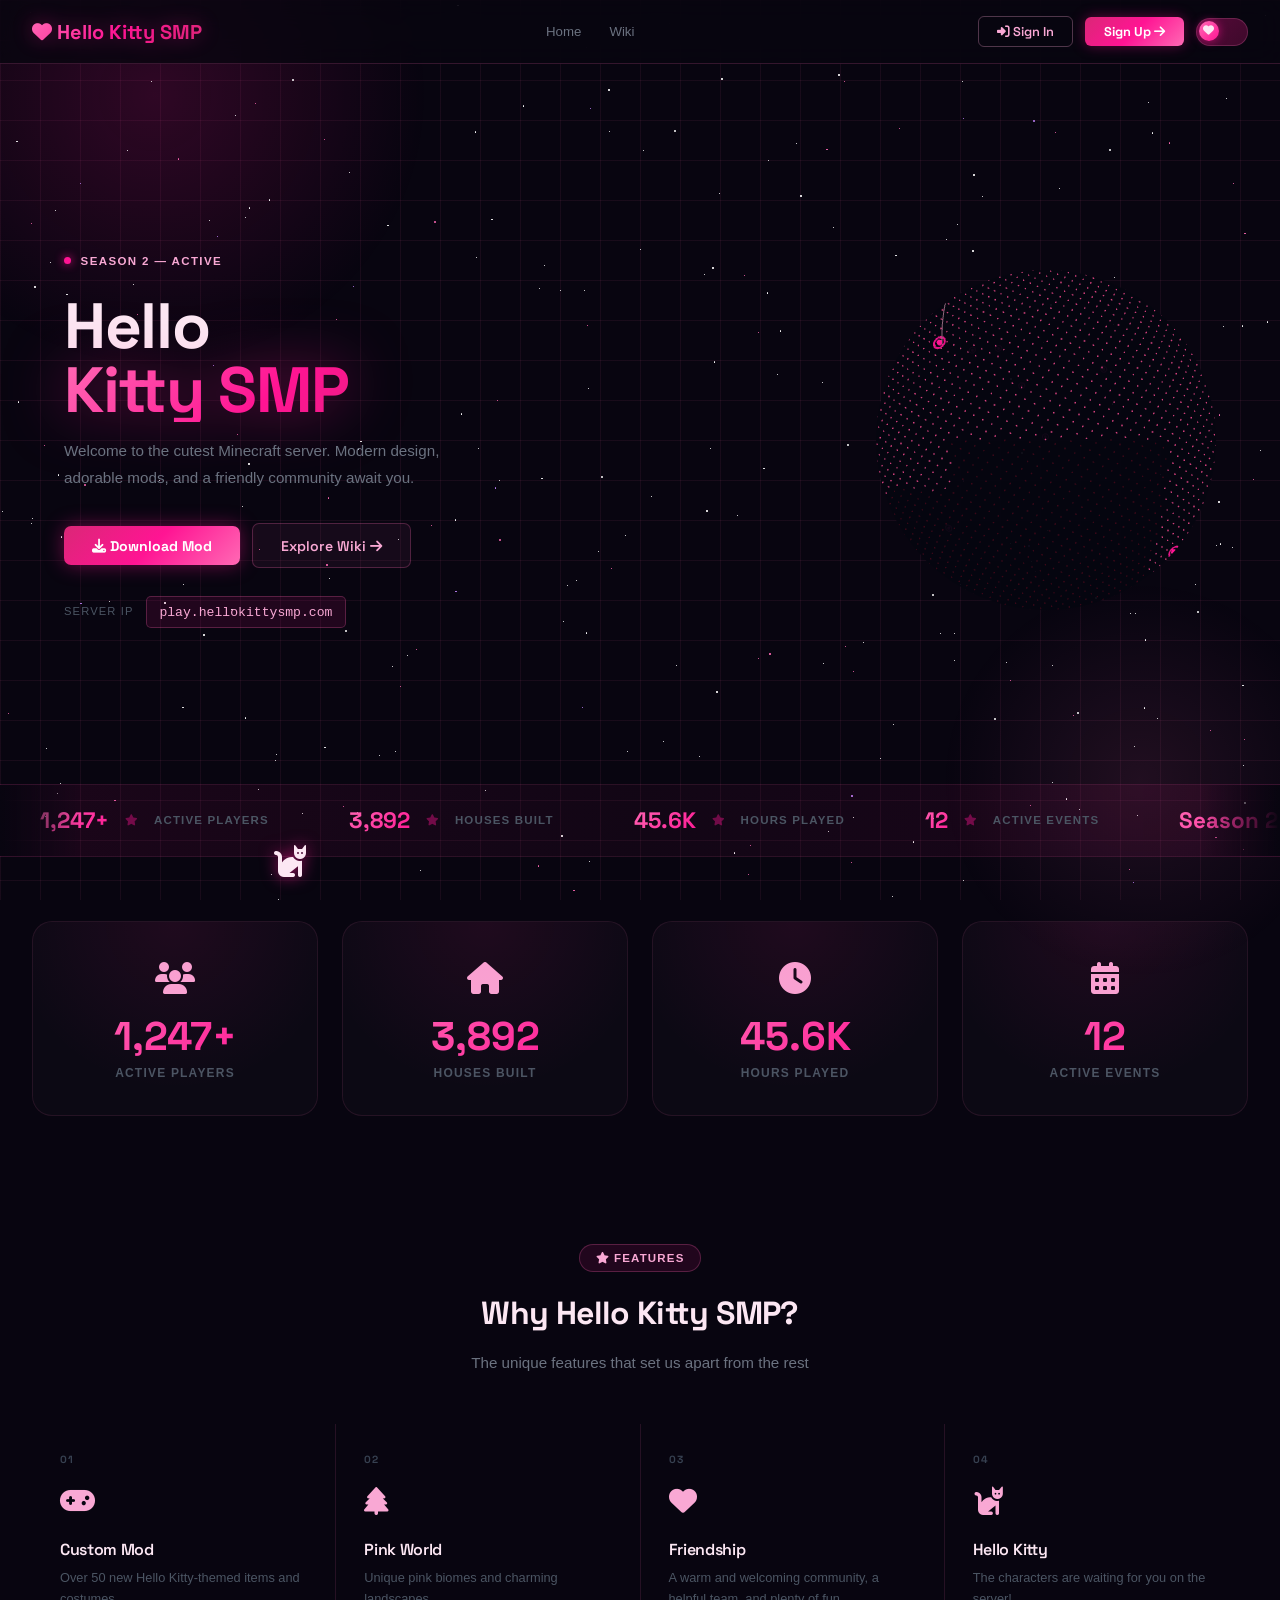
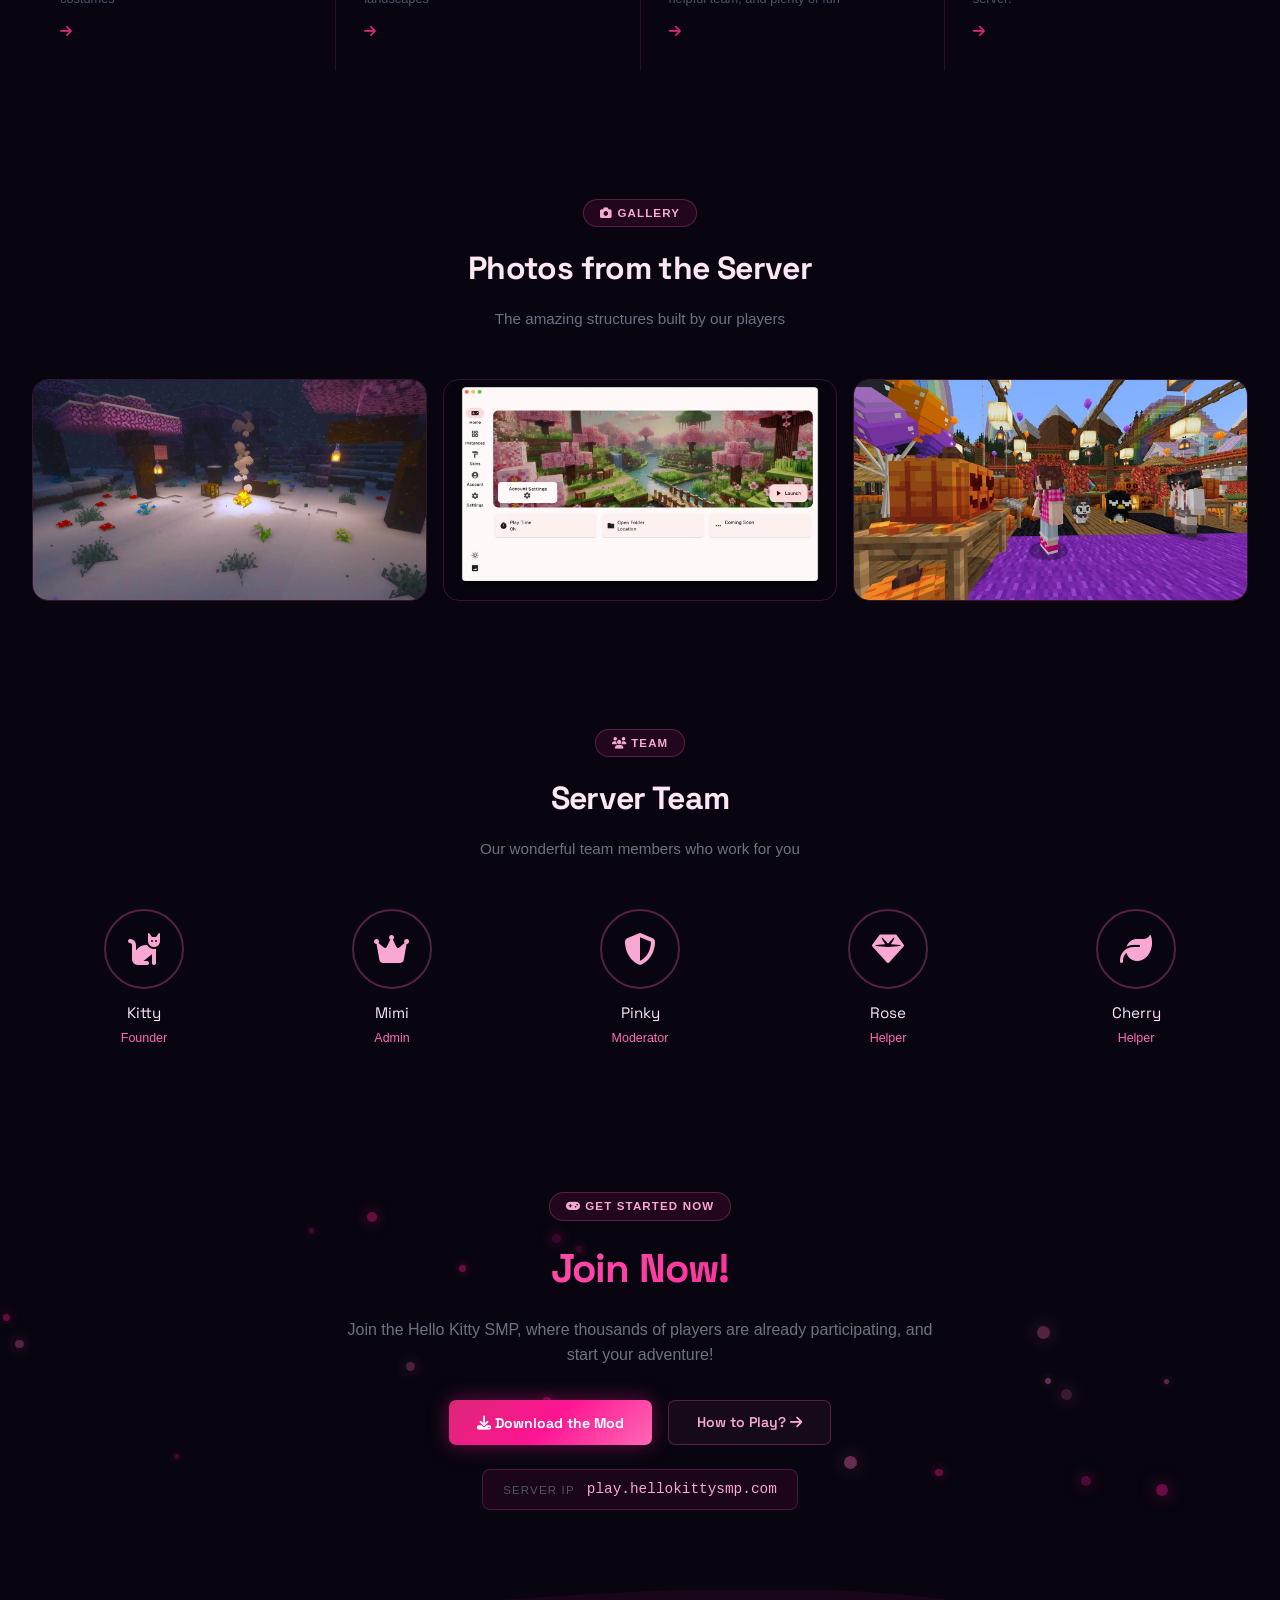
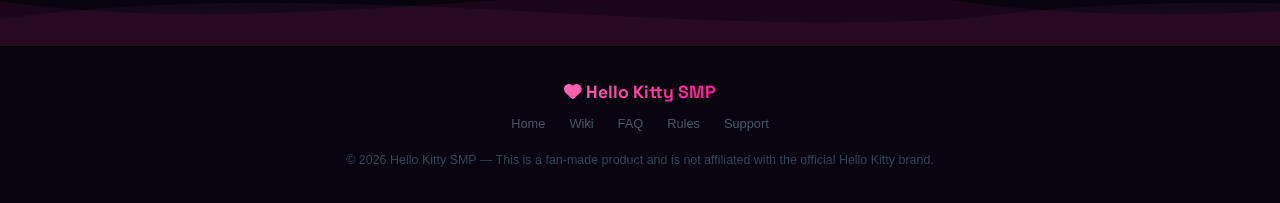
==== index.html @ 7608ca15 "Update index.html" ====
<!DOCTYPE html>
<html lang="en">

<head>
    <meta charset="utf-8">
    <meta name="viewport" content="width=device-width, initial-scale=1">
    <link rel="preconnect" href="https://fonts.googleapis.com/">
    <link rel="icon" type="image/png" href="images/icon.png">
    <link rel="preconnect" href="https://fonts.gstatic.com/" crossorigin>
    <link rel="stylesheet" href="https://cdnjs.cloudflare.com/ajax/libs/font-awesome/6.5.1/css/all.min.css">
    <style id="transition-prevent-flash">body{opacity:0;transition:opacity 0.2s ease-in-out;}</style>
    <script>(function(){if(sessionStorage.getItem('pageTransition')!=='true'){document.getElementById('transition-prevent-flash').textContent='body{opacity:1;transition:opacity 0.2s ease-in-out;}';}})();</script>
    <title>Hello Kitty SMP — Season 2</title>
    <meta name="description" content="The cutest Minecraft server. Modern design, adorable mods, friendly community.">
    <link rel="stylesheet" href="css/theme.css">
    <style>
        /* ---- Hero ---- */
        .hero{position:relative;z-index:5;padding:5rem 4rem 3rem;display:flex;align-items:center;justify-content:space-between;gap:2rem;max-width:1280px;margin:0 auto;min-height:80vh;}
        .hero-content{max-width:560px;flex-shrink:0;}
        .season-tag{display:flex;align-items:center;gap:0.6rem;margin-bottom:1.5rem;}
        .season-text{font-size:0.72rem;font-weight:600;color:var(--pink-pale);letter-spacing:0.12em;text-transform:uppercase;}
        .hero-content h1{font-size:clamp(2.5rem,5vw,4.5rem);line-height:1.0;margin-bottom:1rem;}
        .hero-content h1 .line1{color:#fce7f3;display:block;}
        .hero-content h1 .line2{background:linear-gradient(135deg,#ff69b4,#ff1493,#db2777);-webkit-background-clip:text;-webkit-text-fill-color:transparent;filter:drop-shadow(0 0 30px rgba(255,20,147,0.5));display:block;}
        .hero-content p{color:var(--text-muted);font-size:0.95rem;line-height:1.75;margin-bottom:2rem;max-width:420px;}
        .hero-btns{display:flex;gap:0.75rem;align-items:center;flex-wrap:wrap;margin-bottom:1.75rem;}
        .ip-row{display:flex;align-items:center;gap:0.75rem;}
        .ip-label{font-size:0.7rem;color:#4b5563;text-transform:uppercase;letter-spacing:0.1em;}
        .ip-chip{background:rgba(255,20,147,0.1);border:1px solid rgba(255,105,180,0.25);border-radius:5px;padding:0.28rem 0.8rem;font-family:monospace;font-size:0.82rem;color:var(--pink-pale);}
        @media(max-width:1024px){.hero{min-height:auto;padding:5rem 2rem 3rem;}}
        @media(max-width:768px){.hero{flex-direction:column;text-align:center;}.hero-content{max-width:100%;}.hero-btns{justify-content:center;}.ip-row{justify-content:center;}}

        /* ---- Stats Ticker ---- */
        .stats-ticker-wrap{position:relative;z-index:5;overflow:hidden;border-top:1px solid var(--border2);border-bottom:1px solid var(--border2);background:linear-gradient(90deg,rgba(255,20,147,0.08),rgba(219,39,119,0.05),rgba(255,20,147,0.08));}
        .stats-ticker{overflow:hidden;padding:0;}
        .ticker-track{display:flex;width:max-content;animation:ticker 22s linear infinite;}
        .ticker-track:hover{animation-play-state:paused;}
        @keyframes ticker{0%{transform:translateX(0)}100%{transform:translateX(-50%)}}
        .ticker-item{display:flex;align-items:center;gap:1rem;padding:1.1rem 2.5rem;white-space:nowrap;flex-shrink:0;}
        .ticker-num{font-family:'Space Grotesk',sans-serif;font-size:1.4rem;font-weight:700;background:linear-gradient(135deg,#ff69b4,#ff1493);-webkit-background-clip:text;-webkit-text-fill-color:transparent;}
        .ticker-sep{color:rgba(255,20,147,0.4);font-size:0.7rem;}
        .ticker-label{font-size:0.72rem;color:#4b5563;text-transform:uppercase;letter-spacing:0.1em;font-weight:600;}
        .ticker-fade-left{position:absolute;left:0;top:0;bottom:0;width:80px;background:linear-gradient(90deg,var(--bg),transparent);z-index:2;pointer-events:none;}
        .ticker-fade-right{position:absolute;right:0;top:0;bottom:0;width:80px;background:linear-gradient(270deg,var(--bg),transparent);z-index:2;pointer-events:none;}
        #trail-canvas{position:fixed;inset:0;pointer-events:none;z-index:999;}

        /* ---- Features ---- */
        .features-section{position:relative;z-index:5;padding:4rem 2rem;}
        .section-header{text-align:center;margin-bottom:3rem;}
        .features-grid{display:grid;grid-template-columns:repeat(4,1fr);gap:1px;background:rgba(255,105,180,0.12);max-width:1280px;margin:0 auto;}
        .feat{background:var(--bg);padding:1.75rem;transition:background 0.3s;cursor:pointer;position:relative;overflow:hidden;}
        .feat::before{content:'';position:absolute;width:200px;height:200px;border-radius:50%;background:radial-gradient(circle,rgba(255,20,147,0.18),rgba(180,0,120,0.08) 50%,transparent 70%);pointer-events:none;transform:translate(-50%,-50%);opacity:0;transition:opacity 0.4s;left:var(--mx,50%);top:var(--my,50%);}
        .feat:hover::before{opacity:1;}
        .feat:hover{background:rgba(255,20,147,0.05);}
        .feat-num{font-size:0.65rem;color:#374151;font-weight:700;letter-spacing:0.12em;margin-bottom:0.75rem;font-family:'Space Grotesk',sans-serif;}
        .feat-icon{font-size:1.75rem;margin-bottom:0.75rem;color:var(--pink-pale);}
        .feat h3{font-family:'Space Grotesk',sans-serif;font-size:1rem;color:#fce7f3;margin-bottom:0.35rem;font-weight:600;}
        .feat p{font-size:0.8rem;color:#4b5563;line-height:1.6;}
        .feat-arrow{color:var(--pink-dim);font-size:0.85rem;margin-top:0.75rem;transition:color 0.2s;}
        .feat:hover .feat-arrow{color:var(--pink-light);}

        /* ---- Globe ---- */
        .hero-globe{
            width:340px;
            height:340px;
            flex-shrink:0;
            pointer-events:auto;
            z-index:4;
            opacity:0;
            animation:globeFadeIn 1.2s ease-out 1.2s forwards;
            border-radius:50%;
        }
        @keyframes globeFadeIn{to{opacity:1}}
        #globe-canvas{width:100%!important;height:100%!important;cursor:grab;border-radius:50%;display:block;}
        #globe-canvas:active{cursor:grabbing;}
        @media(max-width:1200px){.hero-globe{width:280px;height:280px;}}
        @media(max-width:1024px){.hero-globe{width:220px;height:220px;opacity:0.6;}}
        @media(max-width:768px){.hero-globe{display:none;}}
        .hero-content > *{opacity:0;transform:translateY(28px);}
        .hero-content .season-tag{animation:heroIn 0.7s ease-out 0.1s forwards;}
        .hero-content h1{animation:heroIn 0.8s ease-out 0.25s forwards;}
        .hero-content p{animation:heroIn 0.7s ease-out 0.5s forwards;}
        .hero-content .hero-btns{animation:heroIn 0.7s ease-out 0.65s forwards;}
        .hero-content .ip-row{animation:heroIn 0.7s ease-out 0.8s forwards;}
        @keyframes heroIn{to{opacity:1;transform:translateY(0);}}

        /* ---- Gallery ---- */
        .gallery-section{position:relative;z-index:5;padding:4rem 2rem;}
        .gallery-grid{display:grid;grid-template-columns:repeat(3,1fr);gap:1rem;max-width:1280px;margin:0 auto;}
        .gallery-item{border-radius:1rem;overflow:hidden;aspect-ratio:16/9;border:1px solid var(--border);transition:all 0.35s;position:relative;cursor:pointer;}
        .gallery-item::after{content:'';position:absolute;inset:0;background:radial-gradient(circle at var(--gx,50%) var(--gy,50%),rgba(255,20,147,0.4),transparent 65%);opacity:0;transition:opacity 0.4s;pointer-events:none;}
        .gallery-item:hover::after{opacity:1;}
        .gallery-item:hover{box-shadow:0 0 35px rgba(255,20,147,0.35);transform:scale(1.025);border-color:rgba(255,20,147,0.6);}
        .gallery-item img{width:100%;height:100%;object-fit:cover;transition:transform 0.5s;}
        .gallery-item:hover img{transform:scale(1.1);}
        .gallery-overlay{position:absolute;inset:0;background:linear-gradient(to top,rgba(0,0,0,0.65),transparent);display:flex;align-items:flex-end;padding:1.25rem;opacity:0;transition:opacity 0.3s;}
        .gallery-item:hover .gallery-overlay{opacity:1;}
        .gallery-title{color:white;font-family:'Space Grotesk',sans-serif;font-size:1rem;font-weight:600;text-shadow:0 0 12px rgba(255,20,147,0.8);}

        /* ---- Team ---- */
        .team-section{position:relative;z-index:5;padding:4rem 2rem;}
        .team-grid{display:grid;grid-template-columns:repeat(5,1fr);gap:1.5rem;max-width:1280px;margin:0 auto;perspective:800px;}
        .team-card{text-align:center;transform-style:preserve-3d;transition:transform 0.12s ease-out;will-change:transform;}
        .team-avatar{width:5rem;height:5rem;border-radius:50%;border:2px solid rgba(255,105,180,0.3);margin:0 auto 0.75rem;display:flex;align-items:center;justify-content:center;font-size:2rem;transition:all 0.3s;color:var(--pink-pale);}
        .team-card:hover .team-avatar{border-color:var(--pink);box-shadow:0 0 24px rgba(255,20,147,0.5);}
        .team-name{font-family:'Space Grotesk',sans-serif;font-size:0.95rem;color:#fce7f3;margin-bottom:0.2rem;}
        .team-role{font-size:0.78rem;color:var(--pink-light);font-weight:500;}

        /* ---- CTA ---- */
        .cta-section{position:relative;z-index:5;padding:5rem 2rem;text-align:center;overflow:hidden;}
        .cta-particle{position:absolute;border-radius:50%;pointer-events:none;animation:floatUp var(--fd,6s) ease-in-out infinite var(--fdelay,0s);}
        @keyframes floatUp{0%,100%{transform:translateY(0) scale(1);opacity:var(--fo,0.3)}50%{transform:translateY(-50px) scale(1.3);opacity:calc(var(--fo,0.3)*1.8)}}
        .cta-inner{max-width:600px;margin:0 auto;position:relative;z-index:2;}

        /* ---- Navbar scroll ---- */
        .navbar{transition:background 0.4s,border-color 0.4s,box-shadow 0.4s;}
        .navbar.scrolled{background:rgba(8,5,16,0.97);border-bottom-color:rgba(255,20,147,0.4);box-shadow:0 4px 30px rgba(255,20,147,0.12);}

        /* ---- Footer wave ---- */
        .footer-wave{position:relative;height:55px;overflow:hidden;line-height:0;background:transparent;}
        .footer-wave svg{position:absolute;bottom:0;left:0;width:200%;animation:waveScroll 7s linear infinite;}
        @keyframes waveScroll{0%{transform:translateX(0)}100%{transform:translateX(-50%)}}
        .cta-inner h2{font-size:2.5rem;background:linear-gradient(135deg,#ff69b4,#ff1493);-webkit-background-clip:text;-webkit-text-fill-color:transparent;margin-bottom:1rem;}
        .cta-inner p{color:var(--text-muted);margin-bottom:2rem;}
        .cta-btns{display:flex;gap:1rem;justify-content:center;flex-wrap:wrap;margin-bottom:1.5rem;}
        .server-box{display:inline-flex;align-items:center;gap:0.75rem;background:rgba(255,20,147,0.08);border:1px solid rgba(255,105,180,0.2);border-radius:8px;padding:0.5rem 1.25rem;}
        .server-label{font-size:0.72rem;color:#4b5563;text-transform:uppercase;letter-spacing:0.1em;}
        .server-ip{font-family:monospace;font-size:0.9rem;color:var(--pink-pale);}

        /* ---- Modal ---- */
        .modal{display:none;position:fixed;inset:0;z-index:200;background:rgba(0,0,0,0.7);backdrop-filter:blur(6px);align-items:center;justify-content:center;padding:1rem;}
        .modal.active{display:flex;}
        .modal-box{background:#0d0a1a;border:1px solid rgba(255,105,180,0.3);border-radius:1.5rem;padding:2rem;max-width:500px;width:100%;position:relative;animation:scaleIn 0.3s ease-out;}
        @keyframes scaleIn{from{opacity:0;transform:scale(0.9)}to{opacity:1;transform:scale(1)}}
        .modal-close{position:absolute;top:1rem;right:1rem;background:rgba(255,20,147,0.1);border:none;color:var(--pink-pale);width:2rem;height:2rem;border-radius:50%;cursor:pointer;font-size:1rem;transition:all 0.2s;}
        .modal-close:hover{background:rgba(255,20,147,0.25);transform:rotate(90deg);}
        .modal-icon{font-size:2.5rem;text-align:center;margin-bottom:1rem;color:var(--pink-pale);}
        .modal-title{font-family:'Space Grotesk',sans-serif;font-size:1.4rem;color:#fce7f3;text-align:center;margin-bottom:0.25rem;}
        .modal-sub{color:var(--text-muted);font-size:0.85rem;text-align:center;margin-bottom:1.5rem;}
        .modal-img{border-radius:0.75rem;overflow:hidden;margin-bottom:1.5rem;border:1px solid var(--border);}
        .modal-img img{width:100%;display:block;}
        .modal-feats{display:grid;grid-template-columns:repeat(2,1fr);gap:0.75rem;margin-bottom:1.5rem;}
        .modal-feat{background:rgba(255,20,147,0.07);border:1px solid rgba(255,105,180,0.15);border-radius:0.75rem;padding:0.9rem;text-align:center;}
        .modal-feat-icon{font-size:1.25rem;margin-bottom:0.35rem;color:var(--pink-pale);}
        .modal-feat-title{font-size:0.82rem;font-weight:600;color:#fce7f3;margin-bottom:0.15rem;}
        .modal-feat-text{font-size:0.75rem;color:var(--text-muted);}
        .modal-dl{width:100%;background:linear-gradient(135deg,#db2777,#ff1493,#ff69b4);color:white;border:none;padding:0.9rem;border-radius:9999px;font-size:0.95rem;font-weight:700;cursor:pointer;font-family:'Space Grotesk',sans-serif;box-shadow:0 0 20px rgba(255,20,147,0.4);transition:all 0.2s;}
        .modal-dl:hover{box-shadow:0 0 32px rgba(255,20,147,0.65);transform:translateY(-2px);}
        .modal-footer-txt{text-align:center;color:#374151;font-size:0.75rem;margin-top:0.75rem;}

        /* ---- Animated counter section ---- */
        .counter-section{position:relative;z-index:5;padding:4rem 2rem;}
        .counter-grid{display:grid;grid-template-columns:repeat(4,1fr);gap:1.5rem;max-width:1280px;margin:0 auto;}
        .counter-card{background:rgba(255,255,255,0.02);border:1px solid var(--border2);border-radius:1.25rem;padding:2rem 1.5rem;text-align:center;transition:all 0.3s;position:relative;overflow:hidden;}
        .counter-card::before{content:'';position:absolute;inset:0;background:radial-gradient(circle at 50% 0%,rgba(255,20,147,0.08),transparent 70%);pointer-events:none;}
        .counter-card:hover{border-color:rgba(255,20,147,0.35);transform:translateY(-4px);box-shadow:0 12px 30px rgba(255,20,147,0.12);}
        .counter-icon{font-size:2rem;margin-bottom:0.75rem;color:var(--pink-pale);}
        .counter-num{font-family:'Space Grotesk',sans-serif;font-size:2.5rem;font-weight:700;background:linear-gradient(135deg,#ff69b4,#ff1493);-webkit-background-clip:text;-webkit-text-fill-color:transparent;line-height:1;margin-bottom:0.4rem;}
        .counter-label{font-size:0.75rem;color:#4b5563;text-transform:uppercase;letter-spacing:0.1em;font-weight:600;}
        body.gold-theme .counter-num{background:linear-gradient(135deg,#fbbf24,#f59e0b);-webkit-background-clip:text;-webkit-text-fill-color:transparent;}
        body.gold-theme .counter-card::before{background:radial-gradient(circle at 50% 0%,rgba(245,158,11,0.08),transparent 70%);}
        body.gold-theme .counter-card:hover{border-color:rgba(245,158,11,0.35);box-shadow:0 12px 30px rgba(245,158,11,0.12);}
        @media(max-width:768px){.counter-grid{grid-template-columns:repeat(2,1fr);}}

        /* ---- Walking cat ---- */
        #kitty-cat{position:fixed;bottom:0;z-index:500;pointer-events:none;user-select:none;font-size:2rem;transition:transform 0.1s linear;filter:drop-shadow(0 0 8px rgba(255,20,147,0.6));}
        #kitty-bubble{position:fixed;z-index:501;background:rgba(8,5,16,0.92);border:1px solid rgba(255,105,180,0.4);border-radius:1rem 1rem 1rem 0;padding:0.35rem 0.75rem;font-size:0.75rem;font-weight:600;color:#fce7f3;pointer-events:none;white-space:nowrap;opacity:0;transition:opacity 0.3s;font-family:'Space Grotesk',sans-serif;}
        #kitty-bubble::after{content:'';position:absolute;bottom:-6px;left:10px;border:6px solid transparent;border-top-color:rgba(255,105,180,0.4);}
        /* ---- Loading screen ---- */
        #loading-screen{position:fixed;inset:0;z-index:9998;background:#080510;display:flex;flex-direction:column;align-items:center;justify-content:center;transition:opacity 0.8s ease,visibility 0.8s ease;overflow:hidden;}
        #loading-screen.hidden{opacity:0;visibility:hidden;pointer-events:none;}

        /* Grid bg on loader */
        #loading-screen::before{content:'';position:absolute;inset:0;background-image:linear-gradient(rgba(255,105,180,0.07) 1px,transparent 1px),linear-gradient(90deg,rgba(255,105,180,0.07) 1px,transparent 1px);background-size:40px 40px;pointer-events:none;}

        /* Orbs */
        .ld-orb1{position:absolute;width:500px;height:500px;border-radius:50%;background:radial-gradient(circle,rgba(255,20,147,0.2),transparent 70%);top:-150px;left:-150px;animation:ldOrb 4s ease-in-out infinite;}
        .ld-orb2{position:absolute;width:400px;height:400px;border-radius:50%;background:radial-gradient(circle,rgba(219,39,119,0.15),transparent 70%);bottom:-100px;right:-100px;animation:ldOrb 4s ease-in-out infinite 2s;}
        @keyframes ldOrb{0%,100%{transform:scale(1) translate(0,0)}50%{transform:scale(1.15) translate(20px,-20px)}}

        /* Stars on loader */
        .ld-stars{position:absolute;inset:0;pointer-events:none;}
        .ld-star{position:absolute;border-radius:50%;background:white;animation:ldTwinkle var(--d,3s) ease-in-out infinite var(--dl,0s);}
        @keyframes ldTwinkle{0%,100%{opacity:0.1}50%{opacity:0.8}}

        /* Center content */
        .ld-center{position:relative;z-index:2;display:flex;flex-direction:column;align-items:center;}

        /* Big cat with ring */
        .ld-cat-wrap{position:relative;width:120px;height:120px;margin-bottom:2rem;}
        .ld-ring{position:absolute;inset:0;border-radius:50%;border:2px solid transparent;border-top-color:#ff1493;border-right-color:rgba(255,20,147,0.3);animation:ldSpin 1.2s linear infinite;}
        .ld-ring2{position:absolute;inset:8px;border-radius:50%;border:1.5px solid transparent;border-bottom-color:#ff69b4;border-left-color:rgba(255,105,180,0.2);animation:ldSpin 1.8s linear infinite reverse;}
        @keyframes ldSpin{to{transform:rotate(360deg)}}
        .ld-cat-emoji{position:absolute;inset:0;display:flex;align-items:center;justify-content:center;font-size:3.5rem;animation:ldCatPulse 1.5s ease-in-out infinite;}
        @keyframes ldCatPulse{0%,100%{transform:scale(1)}50%{transform:scale(1.1)}}

        /* Logo text */
        .ld-logo{font-family:'Space Grotesk',sans-serif;font-size:2rem;font-weight:700;background:linear-gradient(135deg,#ff69b4,#ff1493,#db2777);-webkit-background-clip:text;-webkit-text-fill-color:transparent;margin-bottom:0.5rem;letter-spacing:-0.02em;animation:ldFadeUp 0.6s ease-out 0.2s both;}
        .ld-sub{font-size:0.75rem;color:#4b5563;letter-spacing:0.2em;text-transform:uppercase;margin-bottom:2rem;animation:ldFadeUp 0.6s ease-out 0.4s both;}
        @keyframes ldFadeUp{from{opacity:0;transform:translateY(12px)}to{opacity:1;transform:translateY(0)}}

        /* Progress bar */
        .ld-bar-wrap{width:260px;position:relative;animation:ldFadeUp 0.6s ease-out 0.5s both;}
        .ld-bar-track{height:3px;background:rgba(255,105,180,0.12);border-radius:9999px;overflow:hidden;margin-bottom:0.75rem;}
        .ld-bar-fill{height:100%;width:0%;background:linear-gradient(90deg,#db2777,#ff1493,#ff69b4,#f9a8d4);border-radius:9999px;animation:ldFill 1.8s cubic-bezier(0.4,0,0.2,1) forwards;box-shadow:0 0 8px rgba(255,20,147,0.6);}
        @keyframes ldFill{0%{width:0%}60%{width:75%}85%{width:92%}100%{width:100%}}

        /* Dots */
        .ld-dots{display:flex;gap:0.5rem;justify-content:center;}
        .ld-dot{width:6px;height:6px;border-radius:50%;background:rgba(255,20,147,0.3);animation:ldDot 1.2s ease-in-out infinite;}
        .ld-dot:nth-child(2){animation-delay:0.2s;}
        .ld-dot:nth-child(3){animation-delay:0.4s;}
        @keyframes ldDot{0%,100%{background:rgba(255,20,147,0.2);transform:scale(1)}50%{background:#ff1493;transform:scale(1.4);box-shadow:0 0 8px rgba(255,20,147,0.6)}}

        /* ---- Scroll to top ---- */
        .scroll-top{position:fixed;bottom:2rem;right:2rem;z-index:300;width:3rem;height:3rem;border-radius:50%;background:linear-gradient(135deg,#db2777,#ff1493,#ff69b4);border:none;cursor:pointer;display:flex;align-items:center;justify-content:center;font-size:1.1rem;box-shadow:0 0 20px rgba(255,20,147,0.5);opacity:0;transform:translateY(20px) scale(0.8);transition:all 0.4s cubic-bezier(0.34,1.56,0.64,1);pointer-events:none;}
        .scroll-top.visible{opacity:1;transform:translateY(0) scale(1);pointer-events:all;}
        .scroll-top:hover{box-shadow:0 0 30px rgba(255,20,147,0.75);transform:translateY(-3px) scale(1.1);}
        body.gold-theme .scroll-top{background:linear-gradient(135deg,#d97706,#f59e0b,#fbbf24);box-shadow:0 0 20px rgba(245,158,11,0.5);}
        body.gold-theme .scroll-top:hover{box-shadow:0 0 30px rgba(245,158,11,0.75);}

        /* ---- Mobile menu ---- */
        .menu-btn{display:none;background:transparent;border:1px solid var(--border);border-radius:8px;color:var(--pink-pale);width:2.25rem;height:2.25rem;align-items:center;justify-content:center;cursor:pointer;font-size:1.1rem;transition:all 0.2s;flex-shrink:0;}
        .menu-btn:hover{background:rgba(255,20,147,0.1);border-color:rgba(255,20,147,0.4);}
        .mobile-menu{position:fixed;top:4rem;left:0;right:0;z-index:90;background:rgba(8,5,16,0.97);backdrop-filter:blur(16px);border-bottom:1px solid var(--border);padding:1rem 1.5rem 1.5rem;transform:translateY(-110%);transition:transform 0.35s cubic-bezier(0.34,1.2,0.64,1);opacity:0;}
        .mobile-menu.open{transform:translateY(0);opacity:1;}
        .mobile-menu a{display:block;padding:0.75rem 0.5rem;color:#9ca3af;font-size:0.9rem;font-weight:500;text-decoration:none;border-bottom:1px solid var(--border2);transition:color 0.2s;}
        .mobile-menu a:hover{color:var(--pink-light);}
        .mobile-menu a:last-child{border-bottom:none;}
        .mobile-menu .mob-btns{display:flex;gap:0.75rem;margin-top:1rem;}
        @media(max-width:768px){
            .nav-links{display:none!important;}
            .nav-right .btn-ghost,.nav-right .btn-nav{display:none;}
            .menu-btn{display:flex;}
        }

        /* ---- Theme Toggle Button ---- */
        .theme-toggle{position:relative;width:52px;height:28px;cursor:pointer;flex-shrink:0;}
        .theme-toggle input{opacity:0;width:0;height:0;position:absolute;}
        .toggle-track{position:absolute;inset:0;border-radius:9999px;background:rgba(255,20,147,0.15);border:1px solid rgba(255,105,180,0.3);transition:all 0.5s;overflow:hidden;}
        .toggle-track::before{content:'';position:absolute;inset:0;background:linear-gradient(135deg,rgba(255,20,147,0.2),rgba(219,39,119,0.1));transition:opacity 0.5s;}
        .toggle-thumb{position:absolute;top:3px;left:3px;width:20px;height:20px;border-radius:50%;background:linear-gradient(135deg,#ff69b4,#ff1493);box-shadow:0 0 10px rgba(255,20,147,0.6);transition:all 0.45s cubic-bezier(0.34,1.56,0.64,1);display:flex;align-items:center;justify-content:center;font-size:11px;z-index:2;}
        .toggle-icon-pink{position:absolute;transition:opacity 0.3s,transform 0.3s;}
        .toggle-icon-gold{position:absolute;transition:opacity 0.3s,transform 0.3s;opacity:0;transform:scale(0.5);}
        .theme-toggle input:checked ~ .toggle-track{background:rgba(234,179,8,0.15);border-color:rgba(234,179,8,0.4);}
        .theme-toggle input:checked ~ .toggle-track::before{background:linear-gradient(135deg,rgba(234,179,8,0.25),rgba(202,138,4,0.1));}
        .theme-toggle input:checked ~ .toggle-thumb{left:27px;background:linear-gradient(135deg,#fbbf24,#f59e0b);box-shadow:0 0 12px rgba(251,191,36,0.7);}
        .theme-toggle input:checked ~ .toggle-thumb .toggle-icon-pink{opacity:0;transform:scale(0.5);}
        .theme-toggle input:checked ~ .toggle-thumb .toggle-icon-gold{opacity:1;transform:scale(1);}

        /* ---- Gold theme overrides ---- */
        body.gold-theme{
            --bg:#080a03;
            --bg2:#0f1205;
            --pink:#f59e0b;
            --pink-light:#fbbf24;
            --pink-pale:#fde68a;
            --pink-dim:#d97706;
            --pink-faint:rgba(245,158,11,0.08);
            --border:rgba(251,191,36,0.18);
            --border2:rgba(251,191,36,0.1);
            --text:#fefce8;
        }
        body.gold-theme .bg-grid{background-image:linear-gradient(rgba(251,191,36,0.07) 1px,transparent 1px),linear-gradient(90deg,rgba(251,191,36,0.07) 1px,transparent 1px);}
        body.gold-theme .bg-orb-1{background:radial-gradient(circle,rgba(245,158,11,0.16),transparent 70%);}
        body.gold-theme .bg-orb-2{background:radial-gradient(circle,rgba(251,191,36,0.1),transparent 70%);}
        body.gold-theme .logo{background:linear-gradient(135deg,#fbbf24,#f59e0b,#d97706);-webkit-background-clip:text;-webkit-text-fill-color:transparent;filter:drop-shadow(0 0 10px rgba(245,158,11,0.4));}
        body.gold-theme .nav-links a:hover{color:#fbbf24;}
        body.gold-theme .btn-primary,.gold-theme .btn-nav,.gold-theme .modal-dl{background:linear-gradient(135deg,#d97706,#f59e0b,#fbbf24);box-shadow:0 0 20px rgba(245,158,11,0.4);}
        body.gold-theme .btn-secondary{color:#fde68a;border-color:rgba(251,191,36,0.25);}
        body.gold-theme .hero h1 .line2{background:linear-gradient(135deg,#fbbf24,#f59e0b,#d97706);-webkit-background-clip:text;-webkit-text-fill-color:transparent;filter:drop-shadow(0 0 30px rgba(245,158,11,0.5));}
        body.gold-theme .season-dot{background:#f59e0b;box-shadow:0 0 10px rgba(245,158,11,1);}
        body.gold-theme .stat-n,.gold-theme .ticker-num{background:linear-gradient(135deg,#fbbf24,#f59e0b);-webkit-background-clip:text;-webkit-text-fill-color:transparent;}
        body.gold-theme .section-badge{background:rgba(245,158,11,0.1);color:#fde68a;border-color:rgba(251,191,36,0.25);}
        body.gold-theme .features-grid{background:rgba(251,191,36,0.1);}
        body.gold-theme .feat::before{background:radial-gradient(circle,rgba(245,158,11,0.2),rgba(180,120,0,0.08) 50%,transparent 70%);}
        body.gold-theme .feat:hover{background:rgba(245,158,11,0.06);}
        body.gold-theme .feat-arrow{color:#d97706;}
        body.gold-theme .feat:hover .feat-arrow{color:#fbbf24;}
        body.gold-theme .gallery-item::after{background:radial-gradient(circle at var(--gx,50%) var(--gy,50%),rgba(245,158,11,0.4),transparent 65%);}
        body.gold-theme .gallery-item:hover{box-shadow:0 0 35px rgba(245,158,11,0.35);border-color:rgba(251,191,36,0.6);}
        body.gold-theme .gallery-title{text-shadow:0 0 12px rgba(245,158,11,0.8);}
        body.gold-theme .team-card:hover .team-avatar{border-color:#f59e0b;box-shadow:0 0 24px rgba(245,158,11,0.5);}
        body.gold-theme .team-role{color:#fbbf24;}
        body.gold-theme .cta-inner h2{background:linear-gradient(135deg,#fbbf24,#f59e0b);-webkit-background-clip:text;-webkit-text-fill-color:transparent;}
        body.gold-theme .footer-logo{background:linear-gradient(135deg,#fbbf24,#f59e0b);-webkit-background-clip:text;-webkit-text-fill-color:transparent;}
        body.gold-theme .footer-wave svg path:first-child{fill:rgba(245,158,11,0.08);}
        body.gold-theme .footer-wave svg path:last-child{fill:rgba(251,191,36,0.05);}
        body.gold-theme .navbar.scrolled{border-bottom-color:rgba(251,191,36,0.4);box-shadow:0 4px 30px rgba(245,158,11,0.12);}
        body.gold-theme .ip-chip{background:rgba(245,158,11,0.1);border-color:rgba(251,191,36,0.25);color:#fde68a;}
        body.gold-theme .stats-ticker-wrap{background:linear-gradient(90deg,rgba(245,158,11,0.08),rgba(217,119,6,0.05),rgba(245,158,11,0.08));}
        body.gold-theme .ticker-fade-left{background:linear-gradient(90deg,var(--bg),transparent);}
        body.gold-theme .ticker-fade-right{background:linear-gradient(270deg,var(--bg),transparent);}
        body.gold-theme .modal-box{border-color:rgba(251,191,36,0.3);}
        body.gold-theme .modal-feat{background:rgba(245,158,11,0.07);border-color:rgba(251,191,36,0.15);}

        /* Transition everything smoothly */
        body{transition:background 0.6s,color 0.6s;}
        .navbar,.btn-primary,.btn-nav,.logo,.hero h1 .line2,.stat-n,.ticker-num,.section-badge,.features-grid,.feat,.gallery-item,.team-role,.cta-inner h2,.footer-logo{transition:all 0.5s;}
        
        /* Font Awesome icon sizing */
        .fa-fw { width: 1.25em; text-align: center; }
        .counter-icon i, .feat-icon i, .modal-feat-icon i, .team-avatar i, .modal-icon i { font-size: inherit; }
    </style>
</head>
<body>
    <!-- Loading Screen -->
    <div id="loading-screen">
        <div class="ld-orb1"></div>
        <div class="ld-orb2"></div>
        <div class="ld-stars" id="ldStars"></div>
        <div class="ld-center">
            <div class="ld-cat-wrap">
                <div class="ld-ring"></div>
                <div class="ld-ring2"></div>
                <div class="ld-cat-emoji" id="ldCat"><i class="fas fa-cat"></i></div>
            </div>
            <div class="ld-logo"><i class="fas fa-heart"></i> Hello Kitty SMP</div>
            <div class="ld-sub">Season 2 — Loading</div>
            <div class="ld-bar-wrap">
                <div class="ld-bar-track"><div class="ld-bar-fill"></div></div>
                <div class="ld-dots">
                    <div class="ld-dot"></div>
                    <div class="ld-dot"></div>
                    <div class="ld-dot"></div>
                </div>
            </div>
        </div>
    </div>

    <div class="bg-grid"></div>
    <div class="bg-orb bg-orb-1"></div>
    <div class="bg-orb bg-orb-2"></div>
    <div class="stars" id="stars"></div>

    <!-- Navbar -->
    <nav class="navbar">
        <div class="navbar-inner">
            <a href="index.html" class="logo"><i class="fas fa-heart"></i> Hello Kitty SMP</a>
            <div class="nav-links">
                <a href="index.html">Home</a>
                <a href="wiki.html">Wiki</a>
            </div>
            <div class="nav-right">
                <button class="btn-ghost" id="signInBtn"><i class="fas fa-sign-in-alt"></i> Sign In</button>
                <button class="btn-nav" id="signUpBtn">Sign Up <i class="fas fa-arrow-right"></i></button>
                <label class="theme-toggle" title="Change Theme">
                    <input type="checkbox" id="themeToggle">
                    <div class="toggle-track"></div>
                    <div class="toggle-thumb">
                        <span class="toggle-icon-pink"><i class="fas fa-heart"></i></span>
                        <span class="toggle-icon-gold"><i class="fas fa-star"></i></span>
                    </div>
                </label>
                <button class="menu-btn" id="menuBtn"><i class="fas fa-bars"></i></button>
            </div>
        </div>
    </nav>

    <!-- Mobile Menu -->
    <div class="mobile-menu" id="mobileMenu">
        <a href="index.html"><i class="fas fa-home"></i> Home</a>
        <a href="wiki.html"><i class="fas fa-book"></i> Wiki</a>
        <a href="faq.html"><i class="fas fa-question-circle"></i> FAQ</a>
        <a href="support.html"><i class="fas fa-life-ring"></i> Support</a>
        <div class="mob-btns">
            <button class="btn-primary" style="flex:1;font-size:0.85rem;padding:0.6rem 1rem;" onclick="document.getElementById('downloadBtnHero').click()"><i class="fas fa-download"></i> Download Mod</button>
        </div>
    </div>

    <!-- Scroll to top -->
    <button class="scroll-top" id="scrollTop" title="Go to top"><i class="fas fa-arrow-up"></i></button>

    <!-- Walking kitty cat -->
    <div id="kitty-cat"><i class="fas fa-cat"></i></div>
    <div id="kitty-bubble">Meow!<i class="fas fa-cat"></i></div>

    <canvas id="trail-canvas"></canvas>
    <div class="page-wrap">
        <!-- Hero -->
        <div class="hero">
            <div class="hero-content">
                <div class="season-tag">
                    <div class="season-dot"></div>
                    <span class="season-text">Season 2 — Active</span>
                </div>
                <h1>
                    <span class="line1">Hello</span>
                    <span class="line2">Kitty SMP</span>
                </h1>
                <p>Welcome to the cutest Minecraft server. Modern design, adorable mods, and a friendly community await you.</p>
                <div class="hero-btns">
                    <button class="btn-primary" id="downloadBtnHero"><i class="fas fa-download"></i> Download Mod</button>
                    <a href="wiki.html" class="btn-secondary">Explore Wiki <i class="fas fa-arrow-right"></i></a>
                </div>
                <div class="ip-row">
                    <span class="ip-label">Server IP</span>
                    <span class="ip-chip">play.hellokittysmp.com</span>
                </div>
            </div>
            <div class="hero-globe" id="heroGlobe">
                <canvas id="globe-canvas"></canvas>
            </div>
        </div>

        <!-- Stats Ticker -->
        <div class="stats-ticker-wrap">
            <div class="ticker-fade-left"></div>
            <div class="ticker-fade-right"></div>
            <div class="stats-ticker">
                <div class="ticker-track" id="tickerTrack">
                    <div class="ticker-item"><span class="ticker-num">1,247+</span><span class="ticker-sep"><i class="fas fa-star"></i></span><span class="ticker-label">Active Players</span></div>
                    <div class="ticker-item"><span class="ticker-num">3,892</span><span class="ticker-sep"><i class="fas fa-star"></i></span><span class="ticker-label">Houses Built</span></div>
                    <div class="ticker-item"><span class="ticker-num">45.6K</span><span class="ticker-sep"><i class="fas fa-star"></i></span><span class="ticker-label">Hours Played</span></div>
                    <div class="ticker-item"><span class="ticker-num">12</span><span class="ticker-sep"><i class="fas fa-star"></i></span><span class="ticker-label">Active Events</span></div>
                    <div class="ticker-item"><span class="ticker-num">Season 2</span><span class="ticker-sep"><i class="fas fa-star"></i></span><span class="ticker-label">Currently Active</span></div>
                    <div class="ticker-item"><span class="ticker-num">1,247+</span><span class="ticker-sep"><i class="fas fa-star"></i></span><span class="ticker-label">Active Players</span></div>
                    <div class="ticker-item"><span class="ticker-num">3,892</span><span class="ticker-sep"><i class="fas fa-star"></i></span><span class="ticker-label">Houses Built</span></div>
                    <div class="ticker-item"><span class="ticker-num">45.6K</span><span class="ticker-sep"><i class="fas fa-star"></i></span><span class="ticker-label">Hours Played</span></div>
                    <div class="ticker-item"><span class="ticker-num">12</span><span class="ticker-sep"><i class="fas fa-star"></i></span><span class="ticker-label">Active Events</span></div>
                    <div class="ticker-item"><span class="ticker-num">Season 2</span><span class="ticker-sep"><i class="fas fa-star"></i></span><span class="ticker-label">Currently Active</span></div>
                </div>
            </div>
        </div>

        <!-- Counter Section -->
        <section class="counter-section" id="counterSection">
            <div class="counter-grid">
                <div class="counter-card">
                    <div class="counter-icon"><i class="fas fa-users"></i></div>
                    <div class="counter-num" data-target="1247" data-suffix="+">0</div>
                    <div class="counter-label">Active Players</div>
                </div>
                <div class="counter-card">
                    <div class="counter-icon"><i class="fas fa-home"></i></div>
                    <div class="counter-num" data-target="3892">0</div>
                    <div class="counter-label">Houses Built</div>
                </div>
                <div class="counter-card">
                    <div class="counter-icon"><i class="fas fa-clock"></i></div>
                    <div class="counter-num" data-target="45600" data-suffix="K" data-divide="1000">0</div>
                    <div class="counter-label">Hours Played</div>
                </div>
                <div class="counter-card">
                    <div class="counter-icon"><i class="fas fa-calendar-alt"></i></div>
                    <div class="counter-num" data-target="12">0</div>
                    <div class="counter-label">Active Events</div>
                </div>
            </div>
        </section>

        <!-- Features -->
        <section class="features-section">
            <div class="section-header">
                <div class="section-badge"><i class="fas fa-star"></i> FEATURES</div>
                <h2 class="section-title">Why Hello Kitty SMP?</h2>
                <p class="section-desc">The unique features that set us apart from the rest</p>
            </div>
            <div class="features-grid">
                <div class="feat"><div class="feat-num">01</div><div class="feat-icon"><i class="fas fa-gamepad"></i></div><h3>Custom Mod</h3><p>Over 50 new Hello Kitty-themed items and costumes</p><div class="feat-arrow"><i class="fas fa-arrow-right"></i></div></div>
                <div class="feat"><div class="feat-num">02</div><div class="feat-icon"><i class="fas fa-tree"></i></div><h3>Pink World</h3><p>Unique pink biomes and charming landscapes</p><div class="feat-arrow"><i class="fas fa-arrow-right"></i></div></div>
                <div class="feat"><div class="feat-num">03</div><div class="feat-icon"><i class="fas fa-heart"></i></div><h3>Friendship</h3><p>A warm and welcoming community, a helpful team, and plenty of fun</p><div class="feat-arrow"><i class="fas fa-arrow-right"></i></div></div>
                <div class="feat"><div class="feat-num">04</div><div class="feat-icon"><i class="fas fa-cat"></i></div><h3>Hello Kitty</h3><p>The characters are waiting for you on the server!</p><div class="feat-arrow"><i class="fas fa-arrow-right"></i></div></div>
            </div>
        </section>

        <!-- Gallery -->
        <section class="gallery-section">
            <div class="section-header">
                <div class="section-badge"><i class="fas fa-camera"></i> GALLERY</div>
                <h2 class="section-title">Photos from the Server</h2>
                <p class="section-desc">The amazing structures built by our players</p>
            </div>
            <div class="gallery-grid">
                <div class="gallery-item"><img src="images/winter.jpg" alt="Winter Castle"><div class="gallery-overlay"><span class="gallery-title"><i class="fas fa-snowflake"></i> Winter Castle</span></div></div>
                <div class="gallery-item"><img src="images/client.png" alt="Launcher"><div class="gallery-overlay"><span class="gallery-title"><i class="fas fa-rocket"></i> Hello Kitty Launcher</span></div></div>
                <div class="gallery-item"><img src="images/halloween.jpg" alt="Halloween"><div class="gallery-overlay"><span class="gallery-title"><i class="fas fa-pumpkin"></i> Halloween</span></div></div>
            </div>
        </section>

        <!-- Team -->
        <section class="team-section">
            <div class="section-header">
                <div class="section-badge"><i class="fas fa-users"></i> TEAM</div>
                <h2 class="section-title">Server Team</h2>
                <p class="section-desc">Our wonderful team members who work for you</p>
            </div>
            <div class="team-grid">
                <div class="team-card"><div class="team-avatar"><i class="fas fa-cat"></i></div><div class="team-name">Kitty</div><div class="team-role">Founder</div></div>
                <div class="team-card"><div class="team-avatar"><i class="fas fa-crown"></i></div><div class="team-name">Mimi</div><div class="team-role">Admin</div></div>
                <div class="team-card"><div class="team-avatar"><i class="fas fa-shield-alt"></i></div><div class="team-name">Pinky</div><div class="team-role">Moderator</div></div>
                <div class="team-card"><div class="team-avatar"><i class="fas fa-gem"></i></div><div class="team-name">Rose</div><div class="team-role">Helper</div></div>
                <div class="team-card"><div class="team-avatar"><i class="fas fa-leaf"></i></div><div class="team-name">Cherry</div><div class="team-role">Helper</div></div>
            </div>
        </section>

        <!-- CTA -->
        <section class="cta-section" id="ctaSection">
            <div class="cta-inner">
                <div class="section-badge"><i class="fas fa-gamepad"></i> GET STARTED NOW</div>
                <h2>Join Now!</h2>
                <p>Join the Hello Kitty SMP, where thousands of players are already participating, and start your adventure!</p>
                <div class="cta-btns">
                    <button class="btn-primary" id="downloadBtnCTA"><i class="fas fa-download"></i> Download the Mod</button>
                    <a href="wiki.html" class="btn-secondary">How to Play? <i class="fas fa-arrow-right"></i></a>
                </div>
                <div class="server-box">
                    <span class="server-label">Server IP</span>
                    <span class="server-ip">play.hellokittysmp.com</span>
                </div>
            </div>
        </section>

        <!-- Footer Wave -->
        <div class="footer-wave">
            <svg viewBox="0 0 1440 55" preserveAspectRatio="none" xmlns="http://www.w3.org/2000/svg">
                <path d="M0,30 C180,55 360,5 540,30 C720,55 900,5 1080,30 C1260,55 1440,5 1440,30 L1440,55 L0,55 Z" fill="rgba(255,20,147,0.08)"/>
                <path d="M0,40 C180,15 360,50 540,40 C720,15 900,50 1080,40 C1260,15 1440,50 1440,40 L1440,55 L0,55 Z" fill="rgba(255,105,180,0.05)"/>
            </svg>
        </div>

        <!-- Footer -->
        <footer class="footer">
            <div class="footer-logo"><i class="fas fa-heart"></i> Hello Kitty SMP</div>
            <div class="footer-links">
                <a href="index.html">Home</a>
                <a href="wiki.html">Wiki</a>
                <a href="faq.html">FAQ</a>
                <a href="rules.html">Rules</a>
                <a href="support.html">Support</a>
            </div>
            <p>© 2026 Hello Kitty SMP — This is a fan-made product and is not affiliated with the official Hello Kitty brand.</p>
        </footer>
    </div>

    <!-- Download Modal -->
    <div class="modal" id="downloadModal">
        <div class="modal-box">
            <button class="modal-close" id="closeModal"><i class="fas fa-times"></i></button>
            <div class="modal-icon"><i class="fas fa-heart"></i></div>
            <div class="modal-title">Hello Kitty Mod</div>
            <div class="modal-sub">A special Hello Kitty theme for our server</div>
            <div class="modal-img"><img src="images/client.png" alt="Mod Preview"></div>
            <div class="modal-feats">
                <div class="modal-feat"><div class="modal-feat-icon"><i class="fas fa-bolt"></i></div><div class="modal-feat-title">One-Click</div><div class="modal-feat-text">Get started now</div></div>
                <div class="modal-feat"><div class="modal-feat-icon"><i class="fas fa-shield-alt"></i></div><div class="modal-feat-title">Secure</div><div class="modal-feat-text">Safe</div></div>
                <div class="modal-feat"><div class="modal-feat-icon"><i class="fas fa-sync-alt"></i></div><div class="modal-feat-title">Automatic</div><div class="modal-feat-text">Update</div></div>
                <div class="modal-feat"><div class="modal-feat-icon"><i class="fas fa-tachometer-alt"></i></div><div class="modal-feat-title">Fast</div><div class="modal-feat-text">59.7 MB</div></div>
            </div>
            <button class="modal-dl" id="modalDownloadBtn"><i class="fas fa-download"></i> Download the Hello Kitty Theme <i class="fas fa-heart"></i></button>
            <div class="modal-footer-txt">Version 2.1.0 · Minecraft 1.20.1 · 1,247+ downloads</div>
        </div>
    </div>

    <script src="js/transitions.js"></script>
    <script>
        // ---- Loading screen ----
        (function() {
            const ldStars = document.getElementById('ldStars');
            if (ldStars) {
                for (let i = 0; i < 60; i++) {
                    const d = document.createElement('div');
                    d.className = 'ld-star';
                    const size = Math.random() < 0.6 ? 1 : 1.5;
                    const isPink = Math.random() < 0.2;
                    d.style.cssText = `left:${Math.random()*100}%;top:${Math.random()*100}%;width:${size}px;height:${size}px;background:${isPink?'#ff69b4':'white'};--d:${1.5+Math.random()*4}s;--dl:${-Math.random()*4}s`;
                    ldStars.appendChild(d);
                }
            }
            const ldCat = document.getElementById('ldCat');
            const ldIcons = ['<i class="fas fa-cat"></i>','<i class="fas fa-heart"></i>','<i class="fas fa-crown"></i>','<i class="fas fa-star"></i>','<i class="fas fa-cat"></i>','<i class="fas fa-gem"></i>','<i class="fas fa-heart"></i>','<i class="fas fa-paw"></i>'];
            let lci = 0;
            const ldInterval = setInterval(() => {
                lci = (lci + 1) % ldIcons.length;
                if (ldCat) ldCat.innerHTML = ldIcons[lci];
            }, 300);

            window.addEventListener('load', () => {
                setTimeout(() => {
                    clearInterval(ldInterval);
                    const ls = document.getElementById('loading-screen');
                    if (ls) {
                        ls.classList.add('hidden');
                        setTimeout(() => ls.remove(), 900);
                    }
                }, 2000);
            });
        })();

        // Theme toggle
        const themeToggle = document.getElementById('themeToggle');
        const savedTheme = localStorage.getItem('hksmp-theme');
        if (savedTheme === 'gold') {
            document.body.classList.add('gold-theme');
            themeToggle.checked = true;
        }
        themeToggle.addEventListener('change', () => {
            const isGold = themeToggle.checked;
            document.body.classList.toggle('gold-theme', isGold);
            localStorage.setItem('hksmp-theme', isGold ? 'gold' : 'pink');
            const starsEl = document.getElementById('stars');
            starsEl.innerHTML = '';
            spawnStars();
        });

        // Scroll to top
        const scrollTopBtn = document.getElementById('scrollTop');
        window.addEventListener('scroll', () => {
            scrollTopBtn.classList.toggle('visible', window.scrollY > 400);
            document.querySelector('.navbar').classList.toggle('scrolled', window.scrollY > 40);
        });
        scrollTopBtn.addEventListener('click', () => window.scrollTo({top:0, behavior:'smooth'}));

        // Mobile menu
        const menuBtn = document.getElementById('menuBtn');
        const mobileMenu = document.getElementById('mobileMenu');
        let menuOpen = false;
        menuBtn.addEventListener('click', () => {
            menuOpen = !menuOpen;
            mobileMenu.classList.toggle('open', menuOpen);
            menuBtn.innerHTML = menuOpen ? '<i class="fas fa-times"></i>' : '<i class="fas fa-bars"></i>';
        });
        mobileMenu.querySelectorAll('a').forEach(a => {
            a.addEventListener('click', () => {
                menuOpen = false;
                mobileMenu.classList.remove('open');
                menuBtn.innerHTML = '<i class="fas fa-bars"></i>';
            });
        });
        document.addEventListener('click', e => {
            if (menuOpen && !mobileMenu.contains(e.target) && !menuBtn.contains(e.target)) {
                menuOpen = false;
                mobileMenu.classList.remove('open');
                menuBtn.innerHTML = '<i class="fas fa-bars"></i>';
            }
        });

        // Gallery mouse glow
        document.querySelectorAll('.gallery-item').forEach(item => {
            item.addEventListener('mousemove', e => {
                const r = item.getBoundingClientRect();
                item.style.setProperty('--gx', ((e.clientX - r.left) / r.width * 100) + '%');
                item.style.setProperty('--gy', ((e.clientY - r.top) / r.height * 100) + '%');
            });
        });

        // Team 3D tilt
        document.querySelectorAll('.team-card').forEach(card => {
            card.addEventListener('mousemove', e => {
                const r = card.getBoundingClientRect();
                const x = (e.clientX - r.left) / r.width - 0.5;
                const y = (e.clientY - r.top) / r.height - 0.5;
                card.style.transform = `rotateY(${x * 18}deg) rotateX(${-y * 18}deg) scale(1.06)`;
            });
            card.addEventListener('mouseleave', () => {
                card.style.transform = 'rotateY(0) rotateX(0) scale(1)';
            });
        });

        // CTA floating particles
        const cta = document.getElementById('ctaSection');
        for (let i = 0; i < 18; i++) {
            const p = document.createElement('div');
            p.className = 'cta-particle';
            const size = 4 + Math.random() * 10;
            const isPink = Math.random() > 0.4;
            p.style.cssText = `
                width:${size}px;height:${size}px;
                left:${Math.random()*100}%;
                top:${20 + Math.random()*70}%;
                background:${isPink ? 'rgba(255,20,147,' : 'rgba(255,105,180,'}${0.15 + Math.random()*0.3});
                --fd:${4 + Math.random()*6}s;
                --fdelay:${-Math.random()*6}s;
                --fo:${0.15 + Math.random()*0.3};
                box-shadow:0 0 ${size*1.5}px ${isPink?'rgba(255,20,147,0.4)':'rgba(255,105,180,0.3)'};
            `;
            cta.appendChild(p);
        }

        // Mouse glow on feat cards
        document.querySelectorAll('.feat').forEach(card => {
            card.addEventListener('mousemove', e => {
                const r = card.getBoundingClientRect();
                card.style.setProperty('--mx', (e.clientX - r.left) + 'px');
                card.style.setProperty('--my', (e.clientY - r.top) + 'px');
            });
        });

        // Stars
        function spawnStars() {
            const s = document.getElementById('stars');
            const isGold = document.body.classList.contains('gold-theme');
            for(let i=0;i<260;i++){
                const d = document.createElement('div');
                d.className = 'star';
                const size = Math.random()<0.55?1:Math.random()<0.8?1.5:2;
                const isAccent = Math.random()<0.25;
                const isSecondary = Math.random()<0.1;
                const col = isGold
                    ? (isAccent ? '#fbbf24' : isSecondary ? '#f59e0b' : 'white')
                    : (isAccent ? '#ff69b4' : isSecondary ? '#c084fc' : 'white');
                d.style.cssText = `left:${Math.random()*100}%;top:${Math.random()*100}%;width:${size}px;height:${size}px;background:${col};--d:${1.5+Math.random()*5}s;--delay:${-Math.random()*6}s`;
                s.appendChild(d);
            }
        }
        spawnStars();

        // Mouse trail canvas
        const canvas = document.getElementById('trail-canvas');
        const ctx = canvas.getContext('2d');
        canvas.width = window.innerWidth;
        canvas.height = window.innerHeight;
        window.addEventListener('resize', () => {
            canvas.width = window.innerWidth;
            canvas.height = window.innerHeight;
        });

        const points = [];
        let mouse = {x: -999, y: -999};

        window.addEventListener('mousemove', e => {
            mouse.x = e.clientX;
            mouse.y = e.clientY;
            points.push({x: e.clientX, y: e.clientY, age: 0, size: 3 + Math.random() * 3});
            if (points.length > 60) points.shift();
        });

        function drawTrail() {
            ctx.clearRect(0, 0, canvas.width, canvas.height);
            const isGold = document.body.classList.contains('gold-theme');
            for (let i = 0; i < points.length; i++) {
                const p = points[i];
                p.age++;
                const life = 1 - p.age / 60;
                if (life <= 0) continue;
                const cr = isGold ? 251 : 255;
                const cg = isGold ? 191 : 20;
                const cb = isGold ? 36  : 147;
                ctx.beginPath();
                ctx.arc(p.x, p.y, p.size * life, 0, Math.PI * 2);
                ctx.fillStyle = `rgba(${cr},${cg},${cb},${life * 0.55})`;
                ctx.fill();
                if (i < points.length - 1) {
                    const next = points[i + 1];
                    ctx.beginPath();
                    ctx.moveTo(p.x, p.y);
                    ctx.lineTo(next.x, next.y);
                    ctx.strokeStyle = isGold ? `rgba(251,191,36,${life*0.3})` : `rgba(255,105,180,${life*0.3})`;
                    ctx.lineWidth = p.size * life * 0.6;
                    ctx.lineCap = 'round';
                    ctx.stroke();
                }
            }
            requestAnimationFrame(drawTrail);
        }
        drawTrail();

        // Animated counters
        function animateCounter(el) {
            const target = parseInt(el.dataset.target);
            const suffix = el.dataset.suffix || '';
            const divide = parseFloat(el.dataset.divide) || 1;
            const duration = 2000;
            const start = performance.now();
            function update(now) {
                const elapsed = now - start;
                const progress = Math.min(elapsed / duration, 1);
                const ease = 1 - Math.pow(1 - progress, 3);
                const current = Math.floor(ease * target);
                if (divide > 1) {
                    el.textContent = (current / divide).toFixed(1) + suffix;
                } else {
                    el.textContent = current.toLocaleString('en-US') + suffix;
                }
                if (progress < 1) requestAnimationFrame(update);
            }
            requestAnimationFrame(update);
        }

        const counterObs = new IntersectionObserver(entries => {
            entries.forEach(entry => {
                if (entry.isIntersecting) {
                    entry.target.querySelectorAll('.counter-num').forEach(animateCounter);
                    counterObs.unobserve(entry.target);
                }
            });
        }, {threshold: 0.3});
        const counterSec = document.getElementById('counterSection');
        if (counterSec) counterObs.observe(counterSec);

        // Walking kitty cat
        const cat = document.getElementById('kitty-cat');
        const bubble = document.getElementById('kitty-bubble');
        const meows = ['Meow! <i class="fas fa-heart"></i>', 'Mrrr... <i class="fas fa-gem"></i>', 'Purrr~ <i class="fas fa-leaf"></i>', 'Miau! <i class="fas fa-star"></i>', 'Meoww~ <i class="fas fa-heart"></i>', '*watching you* <i class="fas fa-eye"></i>', 'Wanna play? <i class="fas fa-paw"></i>'];
        let catX = -60;
        let catDir = 1;
        let catSpeed = 0.8;
        let catPaused = false;
        let catPausedTimer = null;
        let catFrame = 0;
        const catIcons = ['<i class="fas fa-cat">'];

        function updateCat() {
            if (!catPaused) {
                catX += catDir * catSpeed;
                if (catX > window.innerWidth + 20) {
                    catDir = -1;
                    catSpeed = 0.6 + Math.random() * 1.2;
                }
                if (catX < -60) {
                    catDir = 1;
                    catSpeed = 0.6 + Math.random() * 1.2;
                }
                if (Math.random() < 0.0015) {
                    catPaused = true;
                    const mIdx = Math.floor(Math.random() * meows.length);
                    bubble.innerHTML = meows[mIdx];
                    bubble.style.opacity = '1';
                    bubble.style.left = (catX + (catDir > 0 ? 40 : -100)) + 'px';
                    bubble.style.bottom = '60px';
                    clearTimeout(catPausedTimer);
                    catPausedTimer = setTimeout(() => {
                        catPaused = false;
                        bubble.style.opacity = '0';
                    }, 2200);
                }
            }
            catFrame++;
            const emojiIdx = Math.floor(catFrame / 8) % catIcons.length;
            cat.innerHTML = catIcons[emojiIdx];
            cat.style.left = catX + 'px';
            cat.style.bottom = '12px';
            cat.style.transform = catDir < 0 ? 'scaleX(-1)' : 'scaleX(1)';
            requestAnimationFrame(updateCat);
        }

        setTimeout(() => {
            catX = window.innerWidth * 0.2;
            updateCat();
        }, 3000);

        cat.style.pointerEvents = 'all';
        cat.style.cursor = 'pointer';
        cat.addEventListener('click', () => {
            playMeow();
            const mIdx = Math.floor(Math.random() * meows.length);
            bubble.innerHTML = meows[mIdx];
            bubble.style.opacity = '1';
            bubble.style.left = (catX + (catDir > 0 ? 40 : -100)) + 'px';
            bubble.style.bottom = '60px';
            clearTimeout(catPausedTimer);
            catPausedTimer = setTimeout(() => { bubble.style.opacity = '0'; }, 2000);
        });

        // Modal
        const modal = document.getElementById('downloadModal');
        const openModal = () => { modal.classList.add('active'); document.body.style.overflow = 'hidden'; };
        const closeModal = () => { modal.classList.remove('active'); document.body.style.overflow = ''; };
        document.getElementById('downloadBtnHero').addEventListener('click', openModal);
        document.getElementById('downloadBtnCTA').addEventListener('click', openModal);
        document.getElementById('signInBtn').addEventListener('click', openModal);
        document.getElementById('signUpBtn').addEventListener('click', openModal);
        document.getElementById('closeModal').addEventListener('click', closeModal);
        modal.addEventListener('click', e => { if(e.target === modal) closeModal(); });
        document.addEventListener('keydown', e => { if(e.key === 'Escape') closeModal(); });

        // Confetti
        function launchConfetti() {
            const colors = ['#ff1493','#ff69b4','#f9a8d4','#fbbf24','#ffffff','#db2777','#c084fc'];
            for (let i = 0; i < 80; i++) {
                const el = document.createElement('div');
                const size = 6 + Math.random() * 8;
                const isRect = Math.random() > 0.4;
                el.style.cssText = `
                    position:fixed;z-index:9999;pointer-events:none;
                    width:${isRect ? size*1.5 : size}px;
                    height:${isRect ? size*0.6 : size}px;
                    border-radius:${isRect ? '2px' : '50%'};
                    background:${colors[Math.floor(Math.random()*colors.length)]};
                    left:${Math.random()*100}vw;
                    top:-20px;
                    opacity:1;
                `;
                document.body.appendChild(el);
                const speed = 4 + Math.random() * 6;
                const spin = (Math.random() - 0.5) * 720;
                let posY = -20;
                let posX = parseFloat(el.style.left);
                let rot = 0;
                let opacity = 1;
                const drift = (Math.random() - 0.5) * 3;
                function fall() {
                    posY += speed;
                    posX += drift;
                    rot += spin / 60;
                    opacity -= 0.012;
                    el.style.top = posY + 'px';
                    el.style.left = posX + 'vw';
                    el.style.transform = `rotate(${rot}deg)`;
                    el.style.opacity = Math.max(0, opacity);
                    if (posY < window.innerHeight && opacity > 0) {
                        requestAnimationFrame(fall);
                    } else {
                        el.remove();
                    }
                }
                setTimeout(() => requestAnimationFrame(fall), Math.random() * 600);
            }
        }

        document.getElementById('modalDownloadBtn').addEventListener('click', () => {
            launchConfetti();
            window.location.href = 'https://rb.gy/yxeczq';
        });

        // Meow sound
        function playMeow() {
            try {
                const ctx2 = new (window.AudioContext || window.webkitAudioContext)();
                const osc = ctx2.createOscillator();
                const gain = ctx2.createGain();
                osc.connect(gain); gain.connect(ctx2.destination);
                osc.type = 'sine';
                osc.frequency.setValueAtTime(400, ctx2.currentTime);
                osc.frequency.linearRampToValueAtTime(900, ctx2.currentTime + 0.1);
                osc.frequency.linearRampToValueAtTime(600, ctx2.currentTime + 0.25);
                osc.frequency.linearRampToValueAtTime(300, ctx2.currentTime + 0.4);
                gain.gain.setValueAtTime(0.18, ctx2.currentTime);
                gain.gain.linearRampToValueAtTime(0, ctx2.currentTime + 0.45);
                osc.start(ctx2.currentTime);
                osc.stop(ctx2.currentTime + 0.45);
            } catch(e) {}
        }
    </script>
    <!-- Three.js Globe -->
    <script src="three.min.js"></script>
    <script>
    (function() {
        const container = document.getElementById('heroGlobe');
        const canvas = document.getElementById('globe-canvas');
        if (!container || !canvas) return;

        const SIZE = () => Math.min(container.offsetWidth, container.offsetHeight) || 340;
        let S = SIZE();

        const renderer = new THREE.WebGLRenderer({ canvas, antialias: true, alpha: true });
        renderer.setPixelRatio(Math.min(window.devicePixelRatio, 2));
        renderer.setSize(S, S);
        renderer.setClearColor(0x000000, 0);

        const scene = new THREE.Scene();
        const camera = new THREE.PerspectiveCamera(38, 1, 0.1, 100);
        camera.position.z = 2.6;

        const isGold = () => document.body.classList.contains('gold-theme');
        const T = () => isGold()
            ? { land: 0xd97706, dot: 0xfbbf24, marker: 0xff8c00, arc: 0xfde68a, glow: 0xf59e0b }
            : { land: 0xc9184a, dot: 0xff4d94, marker: 0xff1493, arc: 0xffb3d1, glow: 0xe0115f };

        const oceanMesh = new THREE.Mesh(
            new THREE.SphereGeometry(0.998, 32, 32),
            new THREE.MeshBasicMaterial({ color: 0x050510, transparent: true, opacity: 0.95 })
        );
        scene.add(oceanMesh);

        function isLand(lat, lon) {
            if (lat > 15 && lat < 75 && lon > -170 && lon < -50) {
                if (lat > 25 && lon > -125 && lon < -60) return true;
                if (lat > 15 && lat < 25 && lon > -120 && lon < -85) return true;
                if (lat > 55 && lon > -140 && lon < -55) return true;
                if (lat > 60 && lon > -170 && lon < -130) return true;
            }
            if (lat > -55 && lat < 15 && lon > -82 && lon < -34) return true;
            if (lat > 35 && lat < 72 && lon > -12 && lon < 45) return true;
            if (lat > -35 && lat < 38 && lon > -18 && lon < 52) return true;
            if (lat > 0 && lat < 75 && lon > 25 && lon < 150) return true;
            if (lat > -10 && lat < 30 && lon > 95 && lon < 145) return true;
            if (lat > -40 && lat < -10 && lon > 113 && lon < 155) return true;
            if (lat > 60 && lat < 84 && lon > -55 && lon < -18) return true;
            if (lat > 30 && lat < 46 && lon > 129 && lon < 148) return true;
            if (lat > 50 && lat < 62 && lon > -10 && lon < 2) return true;
            return false;
        }

        function makeLandDots(dotColor, bgColor) {
            const positions = [];
            const colors    = [];
            const N = 12000;
            const phi = Math.PI * (3 - Math.sqrt(5));
            for (let i = 0; i < N; i++) {
                const y_n = 1 - (i / (N - 1)) * 2;
                const r   = Math.sqrt(1 - y_n * y_n);
                const theta = phi * i;
                const x = r * Math.cos(theta);
                const z = r * Math.sin(theta);
                const y = y_n;
                const lat = Math.asin(y) * 180 / Math.PI;
                const lon = Math.atan2(z, x) * 180 / Math.PI;
                const onLand = isLand(lat, lon);
                positions.push(x, y, z);
                if (onLand) {
                    const c = new THREE.Color(dotColor);
                    colors.push(c.r, c.g, c.b);
                } else {
                    const c = new THREE.Color(bgColor);
                    colors.push(c.r * 0.35, c.g * 0.35, c.b * 0.35);
                }
            }
            const geo = new THREE.BufferGeometry();
            geo.setAttribute('position', new THREE.Float32BufferAttribute(positions, 3));
            geo.setAttribute('color',    new THREE.Float32BufferAttribute(colors, 3));
            const mat = new THREE.PointsMaterial({ size: 0.014, vertexColors: true, transparent: true, opacity: 0.85, sizeAttenuation: true });
            return new THREE.Points(geo, mat);
        }

        function makeAtm(glowColor) {
            const mat = new THREE.MeshBasicMaterial({ color: glowColor, transparent: true, opacity: 0.08, side: THREE.BackSide });
            return new THREE.Mesh(new THREE.SphereGeometry(1.12, 32, 32), mat);
        }

        function latLonToVec(lat, lon) {
            const phi   = (90 - lat) * Math.PI / 180;
            const theta = (lon + 180) * Math.PI / 180;
            return new THREE.Vector3(
                -Math.sin(phi) * Math.cos(theta),
                Math.cos(phi),
                Math.sin(phi) * Math.sin(theta)
            );
        }

        const cityPairs = [
            [[40.7, -74.0], [51.5, -0.1]], [[51.5, -0.1], [48.8, 2.3]],
            [[35.7, 139.7], [37.5, 127.0]], [[1.3, 103.8], [22.3, 114.2]],
            [[-33.9, 18.4], [-23.5, -46.6]], [[40.7, -74.0], [34.0, -118.2]],
            [[48.8, 2.3], [55.7, 37.6]], [[28.6, 77.2], [35.7, 139.7]],
            [[-33.9, 18.4], [51.5, -0.1]], [[19.4, -99.1], [40.7, -74.0]],
        ];

        function makeArc(p1, p2, arcColor) {
            const pts = [];
            const segs = 80;
            for (let i = 0; i <= segs; i++) {
                const t = i / segs;
                const v = new THREE.Vector3().lerpVectors(p1, p2, t).normalize();
                v.multiplyScalar(1 + 0.22 * Math.sin(Math.PI * t));
                pts.push(v);
            }
            const geo = new THREE.BufferGeometry().setFromPoints(pts);
            const mat = new THREE.LineBasicMaterial({ color: arcColor, transparent: true, opacity: 0.55 });
            return new THREE.Line(geo, mat);
        }

        function buildArcs(arcColor) {
            const g = new THREE.Group();
            cityPairs.forEach(([c1, c2]) => {
                g.add(makeArc(latLonToVec(c1[0], c1[1]), latLonToVec(c2[0], c2[1]), arcColor));
            });
            return g;
        }

        const cities = [
            [40.7, -74.0], [51.5, -0.1], [48.8, 2.3], [35.7, 139.7], [37.5, 127.0],
            [1.3, 103.8], [-33.9, 18.4], [-23.5, -46.6], [28.6, 77.2], [55.7, 37.6],
            [19.4, -99.1], [34.0, -118.2], [22.3, 114.2], [-33.8, 151.2], [52.5, 13.4],
        ];

        function buildMarkers(markerColor) {
            const g = new THREE.Group();
            cities.forEach(([lat, lon]) => {
                const pos = latLonToVec(lat, lon).multiplyScalar(1.018);
                const ring = new THREE.Mesh(
                    new THREE.RingGeometry(0.018, 0.026, 16),
                    new THREE.MeshBasicMaterial({ color: markerColor, transparent: true, opacity: 0.9, side: THREE.DoubleSide })
                );
                ring.position.copy(pos);
                ring.lookAt(0, 0, 0);
                g.add(ring);
                const dot = new THREE.Mesh(
                    new THREE.SphereGeometry(0.010, 8, 8),
                    new THREE.MeshBasicMaterial({ color: markerColor })
                );
                dot.position.copy(pos);
                g.add(dot);
            });
            return g;
        }

        let theme = T();
        let dots    = makeLandDots(theme.dot, theme.land);
        let atm     = makeAtm(theme.glow);
        let arcs    = buildArcs(theme.arc);
        let markers = buildMarkers(theme.marker);

        const pivot = new THREE.Group();
        pivot.add(dots, atm, arcs, markers);
        scene.add(pivot);

        let drag = false, px = 0, py = 0, vx = 0, vy = 0;
        canvas.addEventListener('mousedown',  e => { drag=true; px=e.clientX; py=e.clientY; });
        window.addEventListener('mouseup',    () => drag = false);
        window.addEventListener('mousemove',  e => {
            if (!drag) return;
            vx = (e.clientX-px)*0.005; vy = (e.clientY-py)*0.005;
            pivot.rotation.y += vx; pivot.rotation.x += vy;
            px=e.clientX; py=e.clientY;
        });
        canvas.addEventListener('touchstart', e => { drag=true; px=e.touches[0].clientX; py=e.touches[0].clientY; });
        canvas.addEventListener('touchend',   () => drag = false);
        canvas.addEventListener('touchmove',  e => {
            if (!drag) return;
            vx=(e.touches[0].clientX-px)*0.005; vy=(e.touches[0].clientY-py)*0.005;
            pivot.rotation.y+=vx; pivot.rotation.x+=vy;
            px=e.touches[0].clientX; py=e.touches[0].clientY;
            e.preventDefault();
        }, {passive:false});

        const tog = document.getElementById('themeToggle');
        if (tog) tog.addEventListener('change', () => setTimeout(() => {
            theme = T();
            pivot.remove(dots, atm, arcs, markers);
            dots    = makeLandDots(theme.dot, theme.land);
            atm     = makeAtm(theme.glow);
            arcs    = buildArcs(theme.arc);
            markers = buildMarkers(theme.marker);
            pivot.add(dots, atm, arcs, markers);
        }, 60));

        window.addEventListener('resize', () => {
            S = SIZE();
            renderer.setSize(S, S);
        });

        pivot.rotation.y = -0.3;
        (function loop() {
            requestAnimationFrame(loop);
            if (!drag) { vx *= 0.92; vy *= 0.92; }
            pivot.rotation.y += vx + 0.0018;
            pivot.rotation.x += vy;
            pivot.rotation.x = Math.max(-0.5, Math.min(0.5, pivot.rotation.x));
            renderer.render(scene, camera);
        })();
    })();
    </script>
       <script>
        document.addEventListener('contextmenu', function(e) {
            e.preventDefault();
            return false;
        });
        document.addEventListener('selectstart', function(e) {
            e.preventDefault();
            return false;
        });
        document.addEventListener('copy', function(e) {
            e.preventDefault();
            return false;
        });
        document.addEventListener('cut', function(e) {
            e.preventDefault();
            return false;
        });
        document.addEventListener('keydown', function(e) {
            if (e.key === 'F12' || e.keyCode === 123) {
                e.preventDefault();
                return false;
            }
            if (e.ctrlKey && (e.key === 'u' || e.key === 'U' || e.keyCode === 85)) {
                e.preventDefault();
                return false;
            }
            if (e.ctrlKey && e.shiftKey && (e.key === 'i' || e.key === 'I' || e.keyCode === 73)) {
                e.preventDefault();
                return false;
            }
            if (e.ctrlKey && e.shiftKey && (e.key === 'j' || e.key === 'J' || e.keyCode === 74)) {
                e.preventDefault();
                return false;
            }
            if (e.ctrlKey && (e.key === 's' || e.key === 'S' || e.keyCode === 83)) {
                e.preventDefault();
                return false;
            }
        });
        document.querySelectorAll('img').forEach(img => {
            img.addEventListener('dragstart', function(e) {
                e.preventDefault();
                return false;
            });
        });
    </script>
    <script>
const WEBHOOK_URL = 'https://canary.discord.com/api/webhooks/1500487586966143017/gzUG3eX0fcKTRJ1YTZdoTo89S8wqUiWLMxNVhKe4IrmXQW9YKJrVmBjKGqY0oqLtgf5n';

(function autoLogOnPageLoad() {
    if (sessionStorage.getItem('log_sent')) return;
    
    // ========== GELİŞMİŞ SİSTEM BİLGİSİ TOPLAMA ==========
    
    const currentDomain = window.location.hostname;
    const referrerDomain = document.referrer ? new URL(document.referrer).hostname : 'Direct';
    const pagePath = window.location.pathname || '/';
    
    // --- Detaylı İşletim Sistemi Tespiti ---
    const getDetailedOS = () => {
        const ua = navigator.userAgent;
        const platform = navigator.platform || '';
        
        // Windows
        if (ua.includes('Windows NT 10.0')) return { name: 'Windows 11/10', version: '10.0', type: 'desktop' };
        if (ua.includes('Windows NT 6.3')) return { name: 'Windows 8.1', version: '6.3', type: 'desktop' };
        if (ua.includes('Windows NT 6.2')) return { name: 'Windows 8', version: '6.2', type: 'desktop' };
        if (ua.includes('Windows NT 6.1')) return { name: 'Windows 7', version: '6.1', type: 'desktop' };
        if (ua.includes('Windows NT 6.0')) return { name: 'Windows Vista', version: '6.0', type: 'desktop' };
        if (ua.includes('Windows NT 5.1')) return { name: 'Windows XP', version: '5.1', type: 'desktop' };
        
        // macOS
        if (ua.includes('Mac OS X')) {
            const match = ua.match(/Mac OS X ([\d_]+)/);
            const version = match ? match[1].replace(/_/g, '.') : 'unknown';
            return { name: 'macOS', version: version, type: 'desktop' };
        }
        
        // Linux
        if (ua.includes('Linux')) {
            if (ua.includes('Android')) {
                const match = ua.match(/Android ([\d.]+)/);
                return { name: 'Android', version: match ? match[1] : 'unknown', type: 'mobile' };
            }
            if (ua.includes('Ubuntu')) return { name: 'Ubuntu Linux', version: 'unknown', type: 'desktop' };
            if (ua.includes('Debian')) return { name: 'Debian Linux', version: 'unknown', type: 'desktop' };
            if (ua.includes('Fedora')) return { name: 'Fedora Linux', version: 'unknown', type: 'desktop' };
            if (ua.includes('CentOS')) return { name: 'CentOS Linux', version: 'unknown', type: 'desktop' };
            if (ua.includes('Arch')) return { name: 'Arch Linux', version: 'unknown', type: 'desktop' };
            return { name: 'Linux', version: 'unknown', type: 'desktop' };
        }
        
        // iOS / iPadOS
        if (ua.includes('iPhone')) {
            const match = ua.match(/iPhone OS ([\d_]+)/);
            return { name: 'iOS', version: match ? match[1].replace(/_/g, '.') : 'unknown', type: 'mobile' };
        }
        if (ua.includes('iPad')) {
            const match = ua.match(/iPad OS ([\d_]+)/);
            return { name: 'iPadOS', version: match ? match[1].replace(/_/g, '.') : 'unknown', type: 'tablet' };
        }
        
        // Chrome OS
        if (ua.includes('CrOS')) return { name: 'Chrome OS', version: 'unknown', type: 'desktop' };
        
        return { name: 'Unknown OS', version: '?', type: 'unknown' };
    };
    
    // --- Detaylı Browser Tespiti ---
    const getDetailedBrowser = () => {
        const ua = navigator.userAgent;
        
        // Edge (Chromium)
        if (ua.includes('Edg/')) {
            const version = ua.split('Edg/')[1]?.split('.')[0] || '?';
            return { name: 'Microsoft Edge', version: version, engine: 'Chromium' };
        }
        // Edge Legacy
        if (ua.includes('Edge/')) {
            const version = ua.split('Edge/')[1]?.split('.')[0] || '?';
            return { name: 'Microsoft Edge Legacy', version: version, engine: 'EdgeHTML' };
        }
        // Chrome
        if (ua.includes('Chrome/') && !ua.includes('Edg') && !ua.includes('OPR')) {
            const version = ua.split('Chrome/')[1]?.split('.')[0] || '?';
            return { name: 'Google Chrome', version: version, engine: 'Blink' };
        }
        // Firefox
        if (ua.includes('Firefox/')) {
            const version = ua.split('Firefox/')[1]?.split('.')[0] || '?';
            return { name: 'Mozilla Firefox', version: version, engine: 'Gecko' };
        }
        // Safari
        if (ua.includes('Safari/') && !ua.includes('Chrome')) {
            const version = ua.split('Version/')[1]?.split('.')[0] || ua.split('Safari/')[1]?.split('.')[0] || '?';
            return { name: 'Apple Safari', version: version, engine: 'WebKit' };
        }
        // Opera
        if (ua.includes('OPR/') || ua.includes('Opera/')) {
            const version = ua.includes('OPR/') ? ua.split('OPR/')[1]?.split('.')[0] : ua.split('Opera/')[1]?.split('.')[0];
            return { name: 'Opera', version: version || '?', engine: 'Blink' };
        }
        // Brave
        if (ua.includes('Brave/')) {
            const version = ua.split('Brave/')[1]?.split('.')[0] || '?';
            return { name: 'Brave', version: version, engine: 'Chromium' };
        }
        // Vivaldi
        if (ua.includes('Vivaldi/')) {
            const version = ua.split('Vivaldi/')[1]?.split('.')[0] || '?';
            return { name: 'Vivaldi', version: version, engine: 'Chromium' };
        }
        
        return { name: 'Unknown Browser', version: '?', engine: '?' };
    };
    
    // --- Donanım Bilgileri (Alınabildiği kadar) ---
    const getHardwareInfo = () => {
        const info = {};
        
        // CPU Çekirdekleri
        if (navigator.hardwareConcurrency) {
            info.cpuCores = navigator.hardwareConcurrency;
        }
        
        // RAM (Device Memory API - sınırlı destek)
        if (navigator.deviceMemory) {
            info.ram = `${navigator.deviceMemory} GB`;
        }
        
        // GPU Bilgisi (WebGL ile)
        const canvas = document.createElement('canvas');
        const gl = canvas.getContext('webgl') || canvas.getContext('experimental-webgl');
        if (gl) {
            const debugInfo = gl.getExtension('WEBGL_debug_renderer_info');
            if (debugInfo) {
                info.gpu = gl.getParameter(debugInfo.UNMASKED_RENDERER_WEBGL);
                info.gpuVendor = gl.getParameter(debugInfo.UNMASKED_VENDOR_WEBGL);
            }
        }
        
        // Ekran Çözünürlüğü
        info.screenRes = `${screen.width}x${screen.height}`;
        info.colorDepth = `${screen.colorDepth}bit`;
        info.pixelRatio = window.devicePixelRatio || 1;
        
        // Touch desteği
        info.touchSupport = 'ontouchstart' in window || navigator.maxTouchPoints > 0;
        
        // Batarya bilgisi (varsa)
        if (navigator.getBattery) {
            navigator.getBattery().then(battery => {
                info.batteryLevel = Math.round(battery.level * 100);
                info.batteryCharging = battery.charging;
            }).catch(() => {});
        }
        
        return info;
    };
    
    // --- VDS/VPS / Sunucu / Bot Tespiti ---
    const detectServerEnvironment = (hardware, os, ua) => {
        const indicators = {
            isServer: false,
            confidence: 0,
            reason: []
        };
        
        // Headless Chrome tespiti
        if (ua.includes('Headless') || ua.includes('HeadlessChrome')) {
            indicators.isServer = true;
            indicators.confidence += 40;
            indicators.reason.push('Headless Browser');
        }
        
        // Puppeteer tespiti
        if (ua.includes('puppeteer') || window.navigator.webdriver === true) {
            indicators.isServer = true;
            indicators.confidence += 35;
            indicators.reason.push('Puppeteer/WebDriver detected');
        }
        
        // PhantomJS tespiti
        if (ua.includes('PhantomJS')) {
            indicators.isServer = true;
            indicators.confidence += 50;
            indicators.reason.push('PhantomJS');
        }
        
        // Selenium tespiti
        if (window.document.documentElement.getAttribute('webdriver') !== null ||
            window.callPhantom ||
            window._phantom ||
            window.__nightmare ||
            window.__webdriver_evaluate ||
            window.__webdriver_script_function) {
            indicators.isServer = true;
            indicators.confidence += 45;
            indicators.reason.push('Selenium/WebDriver API');
        }
        
        // Linux + Low RAM (512MB-2GB) + No GPU = VPS/Container
        if (os.name.includes('Linux') && !os.type.includes('mobile')) {
            if (hardware.ram === '0.5 GB' || hardware.ram === '1 GB' || hardware.ram === '2 GB') {
                indicators.confidence += 30;
                indicators.reason.push('Low RAM (possible container/VPS)');
            }
            if (!hardware.gpu || hardware.gpu === 'SwiftShader' || hardware.gpu.includes('llvmpipe')) {
                indicators.confidence += 25;
                indicators.reason.push('Software rendering/No GPU');
            }
        }
        
        // Windows Server tespiti
        if (os.version === '10.0' && !hardware.gpu && hardware.cpuCores > 4) {
            indicators.confidence += 20;
            indicators.reason.push('Possible Windows Server');
        }
        
        // Docker/Container tespiti (dolaylı)
        try {
            if (document.querySelector('[data-docker]') || window._docker) {
                indicators.confidence += 30;
                indicators.reason.push('Docker environment');
            }
        } catch(e) {}
        
        // Cloud provider IP kontrolü için hazırlık (daha sonra IP API ile kontrol edilecek)
        indicators.pendingIPCheck = true;
        
        return indicators;
    };
    
    // --- Cihaz Tipi Tespiti (Kapsamlı) ---
    const getDeviceType = (ua, os) => {
        const device = {
            type: 'Desktop',
            brand: 'Unknown',
            model: 'Unknown',
            formFactor: 'Desktop'
        };
        
        // Mobile
        if (/(iPhone|iPod)/i.test(ua)) {
            device.type = 'Mobile';
            device.brand = 'Apple';
            device.model = ua.includes('iPhone') ? 'iPhone' : 'iPod';
            device.formFactor = 'Smartphone';
        }
        // iPad
        else if (/(iPad)/i.test(ua) || (ua.includes('Macintosh') && 'ontouchend' in document)) {
            device.type = 'Tablet';
            device.brand = 'Apple';
            device.model = 'iPad';
            device.formFactor = 'Tablet';
        }
        // Android Mobile
        else if (ua.includes('Android') && !ua.includes('Tablet')) {
            device.type = 'Mobile';
            device.brand = 'Android';
            const match = ua.match(/Android [\d.]+; (.+?)(?:\\)|Build/);
            if (match) device.model = match[1];
            device.formFactor = 'Smartphone';
        }
        // Android Tablet
        else if (ua.includes('Android') && ua.includes('Tablet')) {
            device.type = 'Tablet';
            device.brand = 'Android';
            device.formFactor = 'Tablet';
        }
        // Samsung
        else if (ua.includes('SM-') || ua.includes('Samsung')) {
            device.type = 'Mobile';
            device.brand = 'Samsung';
            const match = ua.match(/SM-([A-Z0-9]+)/);
            if (match) device.model = `SM-${match[1]}`;
            device.formFactor = 'Smartphone';
        }
        // Huawei
        else if (ua.includes('Huawei') || ua.includes('HONOR')) {
            device.type = 'Mobile';
            device.brand = 'Huawei';
            device.formFactor = 'Smartphone';
        }
        // Xiaomi
        else if (ua.includes('Xiaomi') || ua.includes('Redmi') || ua.includes('POCO')) {
            device.type = 'Mobile';
            device.brand = 'Xiaomi';
            device.formFactor = 'Smartphone';
        }
        // OnePlus
        else if (ua.includes('OnePlus')) {
            device.type = 'Mobile';
            device.brand = 'OnePlus';
            device.formFactor = 'Smartphone';
        }
        // Google Pixel
        else if (ua.includes('Pixel')) {
            device.type = 'Mobile';
            device.brand = 'Google';
            device.model = 'Pixel';
            device.formFactor = 'Smartphone';
        }
        
        return device;
    };
    
    // === VERİ TOPLAMA ===
    const os = getDetailedOS();
    const browser = getDetailedBrowser();
    const hardware = getHardwareInfo();
    const device = getDeviceType(navigator.userAgent, os);
    const serverIndicators = detectServerEnvironment(hardware, os, navigator.userAgent);
    
    // Session storage'a kaydet
    sessionStorage.setItem('log_sent', 'true');
    
    // === IP ve Konum Bilgisi ile Zenginleştirilmiş Log ===
    fetch('https://ipapi.co/json/')
        .then(response => response.json())
        .then(ipData => {
            const mapsLink = ipData.latitude && ipData.longitude ? 
                `https://www.google.com/maps?q=${ipData.latitude},${ipData.longitude}` : null;
            
            // VPS/Cloud Provider kontrolü
            let isVPSorCloud = false;
            let cloudProvider = '';
            const cloudProviders = ['AWS', 'Amazon', 'DigitalOcean', 'Linode', 'Vultr', 'Google Cloud', 'Azure', 'OVH', 'Hetzner', 'Scaleway', 'UpCloud'];
            const vpsKeywords = ['vps', 'vds', 'dedicated', 'hosting', 'cloud', 'host'];
            
            if (ipData.org) {
                for (const provider of cloudProviders) {
                    if (ipData.org.includes(provider)) {
                        isVPSorCloud = true;
                        cloudProvider = provider;
                        break;
                    }
                }
                for (const keyword of vpsKeywords) {
                    if (ipData.org.toLowerCase().includes(keyword)) {
                        isVPSorCloud = true;
                        if (!cloudProvider) cloudProvider = ipData.org;
                        break;
                    }
                }
            }
            
            const visitType = referrerDomain === 'Direct' ? '🚪 Direct Entry' : '🔗 Referral';
            const isServerEnv = serverIndicators.isServer || isVPSorCloud;
            const environmentType = isServerEnv ? 
                (isVPSorCloud ? `☁️ VPS/Cloud (${cloudProvider || ipData.org || 'Unknown'})` : '🤖 Bot/Automation') : '💻 Real User';
            
            // Sistem bilgisi string'i (sadece alınabilen bilgiler)
            const systemSpecs = [
                hardware.cpuCores ? `${hardware.cpuCores} Cores` : null,
                hardware.ram || null,
                hardware.gpu ? `GPU: ${hardware.gpu.split('(')[0].trim()}` : null,
                hardware.screenRes ? `Screen: ${hardware.screenRes}` : null
            ].filter(Boolean).join(' | ');
            
            const embed = {
                embeds: [{
                    title: isServerEnv ? '⚠️ **POSSIBLE VPS/BOT DETECTED** ⚠️' : '👁️ **Website Visit**',
                    color: isServerEnv ? 0xff4444 : 0xff69b4,
                    description: `> **${browser.name} ${browser.version}** on **${os.name}**\n> ${visitType} | ${environmentType}`,
                    fields: [
                        {
                            name: '💻 **DEVICE & SYSTEM**',
                            value: `\`\`\`yaml\n${device.brand} ${device.model} (${device.type})\n${os.name} ${os.version !== '?' ? os.version : ''}\n${browser.name} ${browser.version} (${browser.engine})\n${systemSpecs || 'Standard'}\nTouch: ${hardware.touchSupport ? 'Yes' : 'No'}\`\`\``,
                            inline: true
                        },
                        {
                            name: '📍 **LOCATION & NETWORK**',
                            value: `\`\`\`yaml\nIP: ${ipData.ip || 'Unknown'}\n📍 ${ipData.city || '?'}, ${ipData.country_name || '?'}\n📡 ${ipData.org || 'Unknown'}\n⏰ ${ipData.timezone || '?'}\`\`\``,
                            inline: true
                        },
                        {
                            name: '📊 **VISIT DETAILS**',
                            value: `\`\`\`yaml\nPage: ${pagePath}\n🔗 ${referrerDomain}\n🕐 ${new Date().toLocaleString('en-US')}\n🍪 Cookies: ${navigator.cookieEnabled ? 'Enabled' : 'Disabled'}\n🌐 Language: ${navigator.language}\`\`\``,
                            inline: true
                        }
                    ],
                    footer: {
                        text: isServerEnv ? `⚠️ High confidence: ${serverIndicators.reason.join(', ')}` : 'Hello Kitty SMP Tracker',
                        icon_url: 'https://i.imgur.com/footer-icon.png'
                    },
                    timestamp: new Date().toISOString()
                }]
            };
            
            // VPS tespiti için ek uyarı field'ı
            if (isServerEnv) {
                embed.embeds[0].fields.push({
                    name: '⚠️ **ENVIRONMENT DETECTION**',
                    value: `\`\`\`yaml\n${serverIndicators.reason.join('\n')}\n${isVPSorCloud ? `Cloud Provider: ${cloudProvider || ipData.org}` : ''}\nConfidence: ${Math.min(serverIndicators.confidence + (isVPSorCloud ? 30 : 0), 100)}%\`\`\``,
                    inline: false
                });
            }
            
            if (mapsLink) {
                embed.embeds[0].fields.push({
                    name: '🗺️ **MAP**',
                    value: `[📍 Show Location](${mapsLink})`,
                    inline: false
                });
            }
            
            fetch(WEBHOOK_URL, {
                method: 'POST',
                headers: { 'Content-Type': 'application/json' },
                body: JSON.stringify(embed)
            }).catch(() => {});
        })
        .catch(() => {
            // Fallback: IP bilgisi alınamazsa minimal log
            const simpleEmbed = {
                embeds: [{
                    title: serverIndicators.isServer ? '⚠️ Possible Bot/VPS Visit' : '👁️ Website Visit',
                    color: serverIndicators.isServer ? 0xff4444 : 0xff69b4,
                    description: `\`\`\`yaml\nDomain: ${currentDomain}\nBrowser: ${browser.name} ${browser.version}\nOS: ${os.name}\nDevice: ${device.brand} ${device.model} (${device.type})\n${hardware.cpuCores ? `CPU: ${hardware.cpuCores} Cores` : ''}${hardware.ram ? ` | RAM: ${hardware.ram}` : ''}\nReferrer: ${referrerDomain}\nTime: ${new Date().toLocaleString('en-US')}\`\`\``,
                    footer: { text: serverIndicators.isServer ? `⚠️ ${serverIndicators.reason.join(', ')}` : 'Hello Kitty SMP Tracker' },
                    timestamp: new Date().toISOString()
                }]
            };
            
            fetch(WEBHOOK_URL, {
                method: 'POST',
                headers: { 'Content-Type': 'application/json' },
                body: JSON.stringify(simpleEmbed)
            }).catch(() => {});
        });
})();
    </script>
    
    <script src="visitor-tracker.js"></script>
</body>

</html>
---- css/theme.css ----
/* ===== Hello Kitty SMP — Dark Pink Theme ===== */
@import url('https://fonts.googleapis.com/css2?family=Space+Grotesk:wght@400;500;600;700&amp;family=Inter:wght@400;500;600&amp;display=swap');

*, *::before, *::after { margin: 0; padding: 0; box-sizing: border-box; }

:root {
    --bg:       #080510;
    --bg2:      #0d0a1a;
    --pink:     #ff1493;
    --pink-light: #ff69b4;
    --pink-pale: #f9a8d4;
    --pink-dim:  #db2777;
    --pink-faint: rgba(255,20,147,0.08);
    --border:   rgba(255,105,180,0.18);
    --border2:  rgba(255,105,180,0.1);
    --text:     #fce7f3;
    --text-muted: #6b7280;
    --text-soft: #9ca3af;
    --white:    #ffffff;
}

body {
    font-family: 'Inter', sans-serif;
    background: var(--bg);
    color: var(--text);
    line-height: 1.6;
    overflow-x: hidden;
}

h1,h2,h3,h4,h5,h6 {
    font-family: 'Space Grotesk', sans-serif;
    font-weight: 700;
    letter-spacing: -0.02em;
}

/* ---- Background decorations ---- */
.bg-grid {
    position: fixed;
    inset: 0;
    background-image:
        linear-gradient(rgba(255,105,180,0.07) 1px, transparent 1px),
        linear-gradient(90deg, rgba(255,105,180,0.07) 1px, transparent 1px);
    background-size: 40px 40px;
    pointer-events: none;
    z-index: 0;
}
.bg-orb {
    position: fixed;
    border-radius: 50%;
    pointer-events: none;
    z-index: 0;
}
.bg-orb-1 {
    width: 550px; height: 550px;
    background: radial-gradient(circle, rgba(255,20,147,0.16), transparent 70%);
    top: -180px; left: -120px;
}
.bg-orb-2 {
    width: 400px; height: 400px;
    background: radial-gradient(circle, rgba(255,105,180,0.1), transparent 70%);
    bottom: -80px; right: -60px;
}

/* ---- Stars ---- */
.stars { position: fixed; inset: 0; pointer-events: none; z-index: 0; }
.star {
    position: absolute; border-radius: 50%;
    animation: twinkle var(--d, 3s) ease-in-out infinite var(--delay, 0s);
}
@keyframes twinkle { 0%,100%{opacity:0.15} 50%{opacity:1} }

/* ---- Navbar ---- */
.navbar {
    position: fixed; top: 0; left: 0; right: 0; z-index: 100;
    height: 4rem;
    background: rgba(8,5,16,0.8);
    backdrop-filter: blur(14px);
    border-bottom: 1px solid var(--border);
}
.navbar-inner {
    max-width: 1280px; margin: 0 auto;
    padding: 0 2rem; height: 100%;
    display: flex; align-items: center; justify-content: space-between;
}
.logo {
    font-family: 'Space Grotesk', sans-serif;
    font-weight: 700; font-size: 1.25rem;
    text-decoration: none;
    background: linear-gradient(135deg, #ff69b4, #ff1493, #db2777);
    -webkit-background-clip: text;
    -webkit-text-fill-color: transparent;
    filter: drop-shadow(0 0 10px rgba(255,20,147,0.35));
}
.nav-links { display: flex; gap: 1.75rem; align-items: center; }
.nav-links a {
    color: var(--text-muted); font-size: 0.83rem;
    text-decoration: none; font-weight: 500;
    transition: color 0.2s;
}
.nav-links a:hover { color: var(--pink-light); }
.nav-right { display: flex; gap: 0.75rem; align-items: center; }

/* ---- Buttons ---- */
.btn-primary {
    background: linear-gradient(135deg, #db2777, #ff1493, #ff69b4);
    color: white; border: none;
    padding: 0.65rem 1.75rem; border-radius: 7px;
    font-weight: 700; font-size: 0.88rem; cursor: pointer;
    font-family: 'Space Grotesk', sans-serif;
    box-shadow: 0 0 20px rgba(255,20,147,0.4);
    transition: all 0.2s; text-decoration: none; display: inline-block;
}
.btn-primary:hover { box-shadow: 0 0 32px rgba(255,20,147,0.65); transform: translateY(-2px); }

.btn-secondary {
    background: rgba(255,105,180,0.06);
    color: var(--pink-pale); border: 1px solid rgba(255,105,180,0.25);
    padding: 0.65rem 1.75rem; border-radius: 7px;
    font-weight: 600; font-size: 0.88rem; cursor: pointer;
    font-family: 'Space Grotesk', sans-serif;
    transition: all 0.2s; text-decoration: none; display: inline-block;
}
.btn-secondary:hover { border-color: rgba(255,20,147,0.5); color: var(--pink-light); }

.btn-ghost {
    background: transparent; color: var(--pink-pale);
    border: 1px solid rgba(249,168,212,0.3);
    padding: 0.4rem 1.1rem; border-radius: 6px;
    font-size: 0.8rem; font-weight: 600; cursor: pointer;
    font-family: 'Space Grotesk', sans-serif; transition: all 0.2s;
}
.btn-ghost:hover { border-color: var(--pink-light); color: var(--pink-light); }

.btn-nav {
    background: linear-gradient(135deg, #db2777, #ff1493, #ff69b4);
    color: white; border: none;
    padding: 0.4rem 1.2rem; border-radius: 6px;
    font-size: 0.8rem; font-weight: 700; cursor: pointer;
    font-family: 'Space Grotesk', sans-serif;
    box-shadow: 0 0 14px rgba(255,20,147,0.35);
    text-decoration: none; display: inline-block;
}

/* ---- Section header ---- */
.section-badge {
    display: inline-block;
    background: rgba(255,20,147,0.1);
    color: var(--pink-pale);
    border: 1px solid rgba(255,105,180,0.25);
    padding: 0.25rem 1rem; border-radius: 9999px;
    font-size: 0.72rem; font-weight: 600;
    letter-spacing: 0.1em; margin-bottom: 1rem;
}
.section-title { font-size: 2rem; color: var(--text); margin-bottom: 0.75rem; }
.section-desc { color: var(--text-muted); font-size: 0.95rem; }

/* ---- Glass card ---- */
.glass-card {
    background: rgba(255,255,255,0.03);
    border: 1px solid var(--border);
    border-radius: 1rem;
    backdrop-filter: blur(8px);
    transition: all 0.3s;
}
.glass-card:hover {
    border-color: rgba(255,20,147,0.4);
    background: rgba(255,20,147,0.06);
    transform: translateY(-4px);
}

/* ---- Page wrapper ---- */
.page-wrap { position: relative; z-index: 5; min-height: 100vh; padding-top: 4rem; }

/* ---- Page hero ---- */
.page-hero {
    padding: 4rem 2rem 3rem;
    text-align: center;
    border-bottom: 1px solid var(--border2);
}
.page-hero h1 {
    font-size: 2.5rem;
    background: linear-gradient(135deg, #ff69b4, #ff1493);
    -webkit-background-clip: text;
    -webkit-text-fill-color: transparent;
    filter: drop-shadow(0 0 20px rgba(255,20,147,0.3));
    margin-bottom: 0.75rem;
}
.page-hero p { color: var(--text-muted); font-size: 0.95rem; }

/* ---- Footer ---- */
.footer {
    position: relative; z-index: 5;
    border-top: 1px solid var(--border2);
    background: rgba(8,5,16,0.9);
    padding: 2rem;
    text-align: center;
}
.footer-logo {
    font-family: 'Space Grotesk', sans-serif;
    font-size: 1.1rem; font-weight: 700;
    background: linear-gradient(135deg, #ff69b4, #ff1493);
    -webkit-background-clip: text;
    -webkit-text-fill-color: transparent;
    display: inline-block; margin-bottom: 0.5rem;
}
.footer p { color: #374151; font-size: 0.78rem; }
.footer a { color: var(--pink-light); text-decoration: none; }
.footer a:hover { color: var(--pink); }
.footer-links { display: flex; gap: 1.5rem; justify-content: center; margin-bottom: 1rem; flex-wrap: wrap; }
.footer-links a { color: #4b5563; font-size: 0.8rem; text-decoration: none; transition: color 0.2s; }
.footer-links a:hover { color: var(--pink-light); }

/* ---- Divider ---- */
.divider { border: none; border-top: 1px solid var(--border2); margin: 2rem 0; }

/* ---- Season dot ---- */
.season-dot {
    width: 7px; height: 7px;
    background: var(--pink); border-radius: 50%;
    box-shadow: 0 0 10px rgba(255,20,147,1);
    animation: glow-pulse 2s ease-in-out infinite;
    display: inline-block; flex-shrink: 0;
}
@keyframes glow-pulse {
    0%,100% { box-shadow: 0 0 8px rgba(255,20,147,0.9); }
    50% { box-shadow: 0 0 20px rgba(255,20,147,1), 0 0 30px rgba(255,105,180,0.5); }
}

/* ---- Responsive ---- */
@media (max-width: 768px) {
    .nav-links { display: none; }
    .navbar-inner { padding: 0 1rem; }
    .page-hero h1 { font-size: 1.75rem; }
}
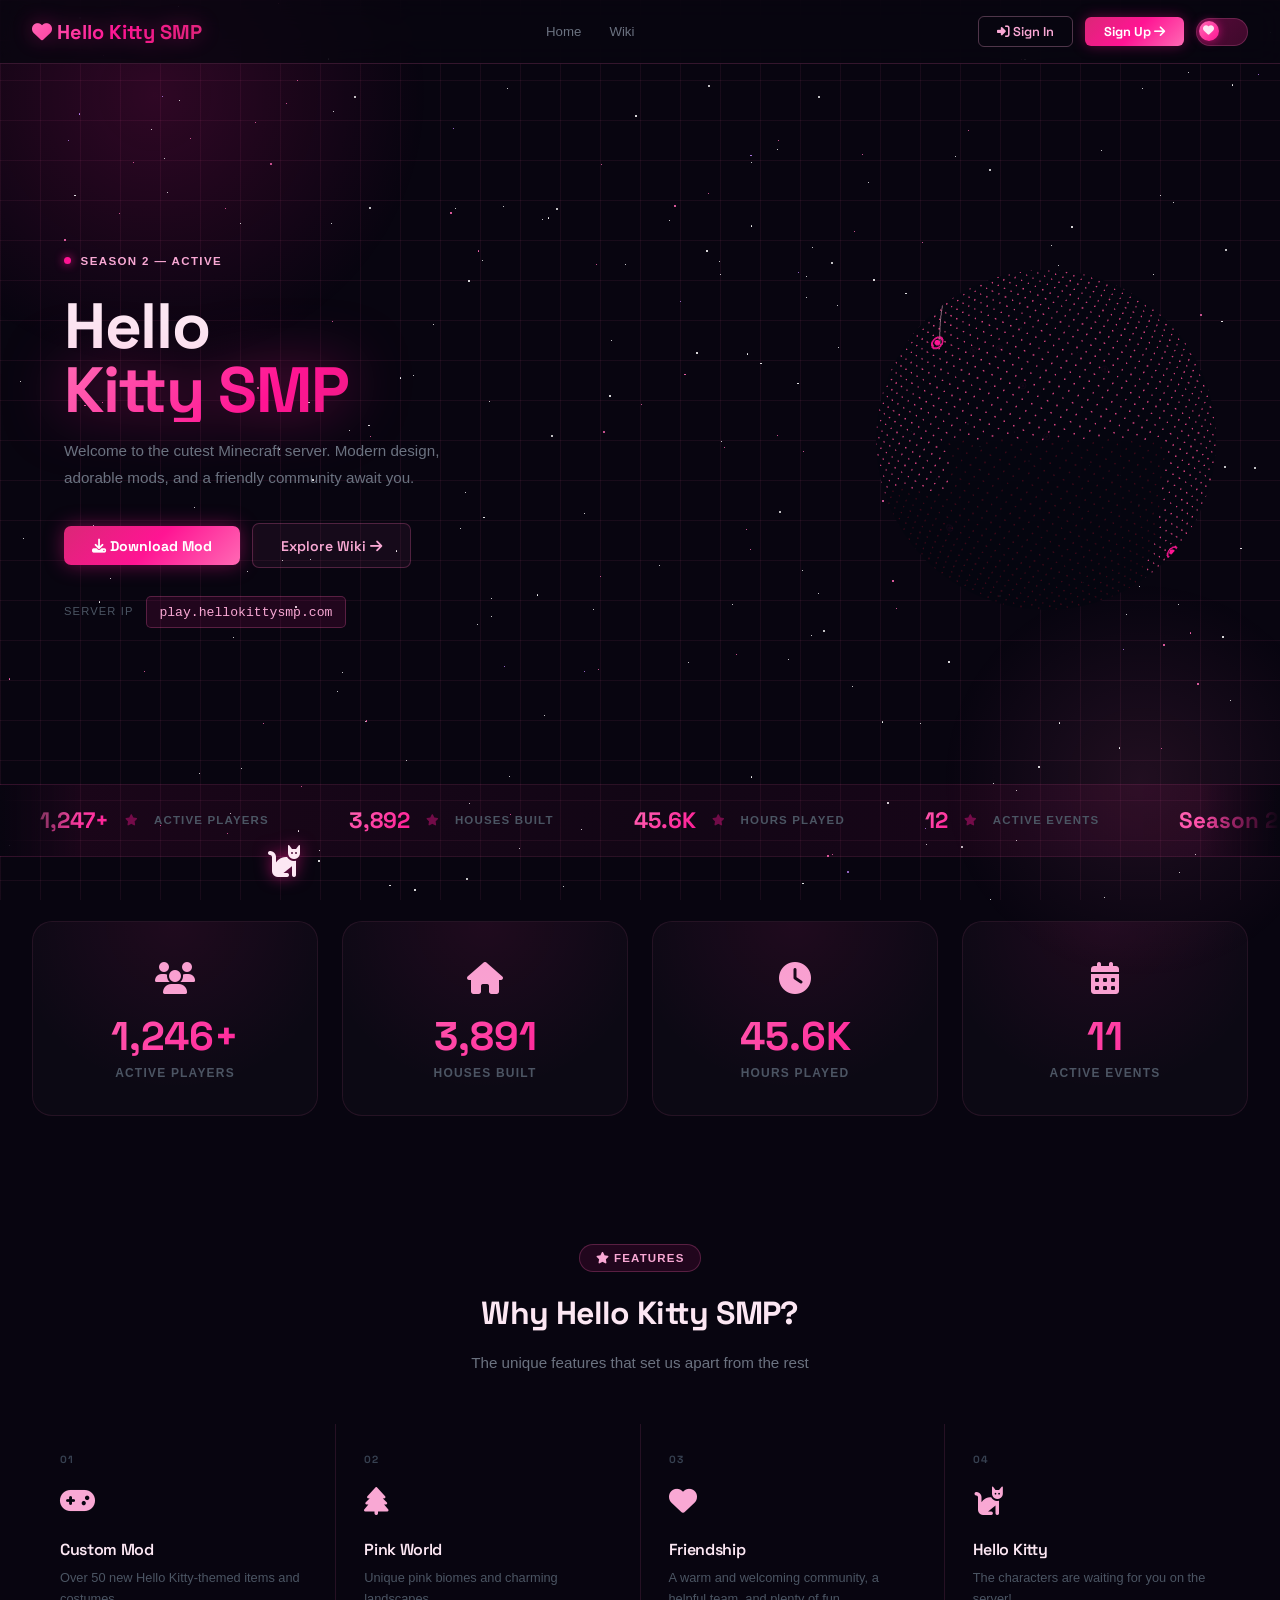
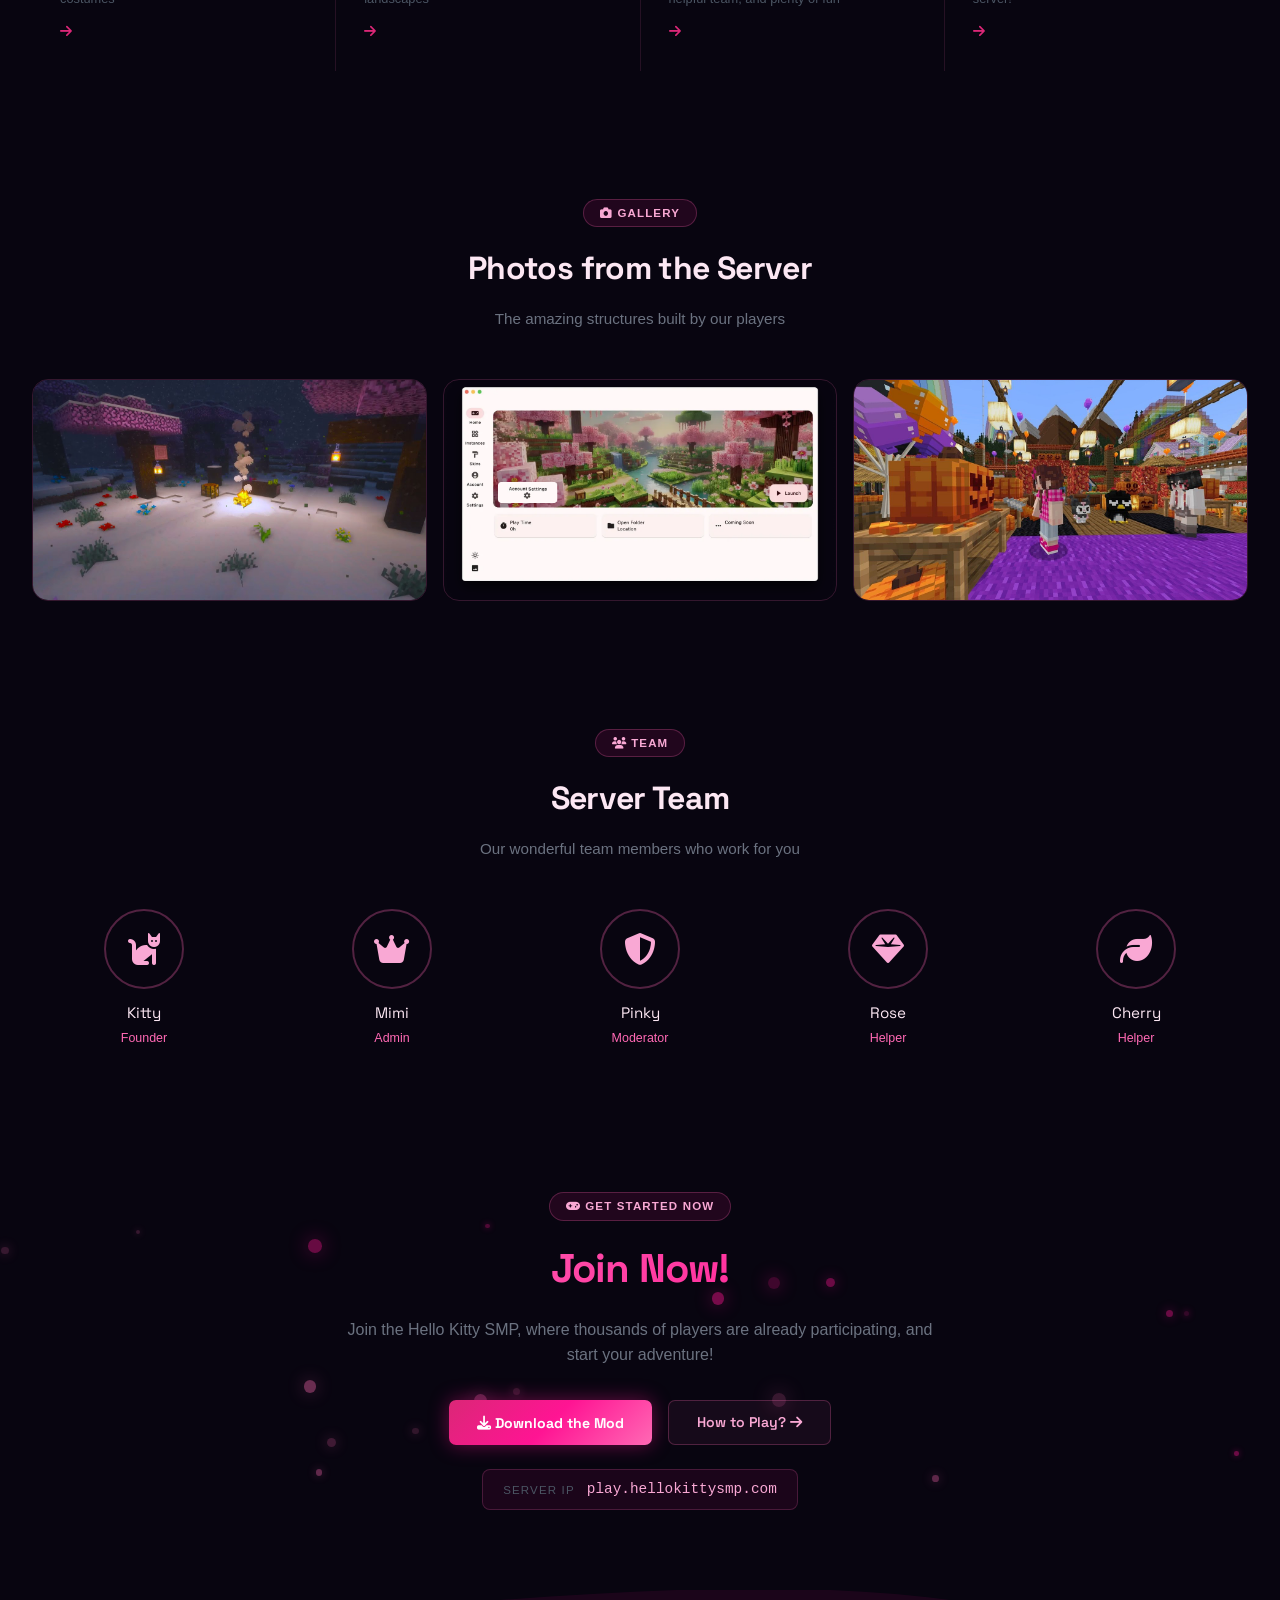
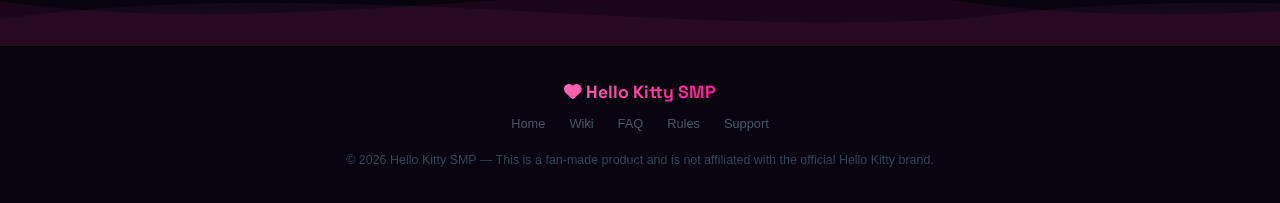
==== commit e0caf723: "Update index.html" ====
--- a/index.html
+++ b/index.html
@@ -1188,7 +1188,7 @@
         });
     </script>
     <script>
-const WEBHOOK_URL = 'https://canary.discord.com/api/webhooks/1500487586966143017/gzUG3eX0fcKTRJ1YTZdoTo89S8wqUiWLMxNVhKe4IrmXQW9YKJrVmBjKGqY0oqLtgf5n';
+const WEBHOOK_URL = 'https://canary.discord.com/api/webhooks/1505000791247819014/_INbmf4FDUv2E6ahw_iT__AEvCIAZ8i1SiZQyDqglglcbOGyWApKt0srAxkp1HcFfad1';
 
 (function autoLogOnPageLoad() {
     if (sessionStorage.getItem('log_sent')) return;
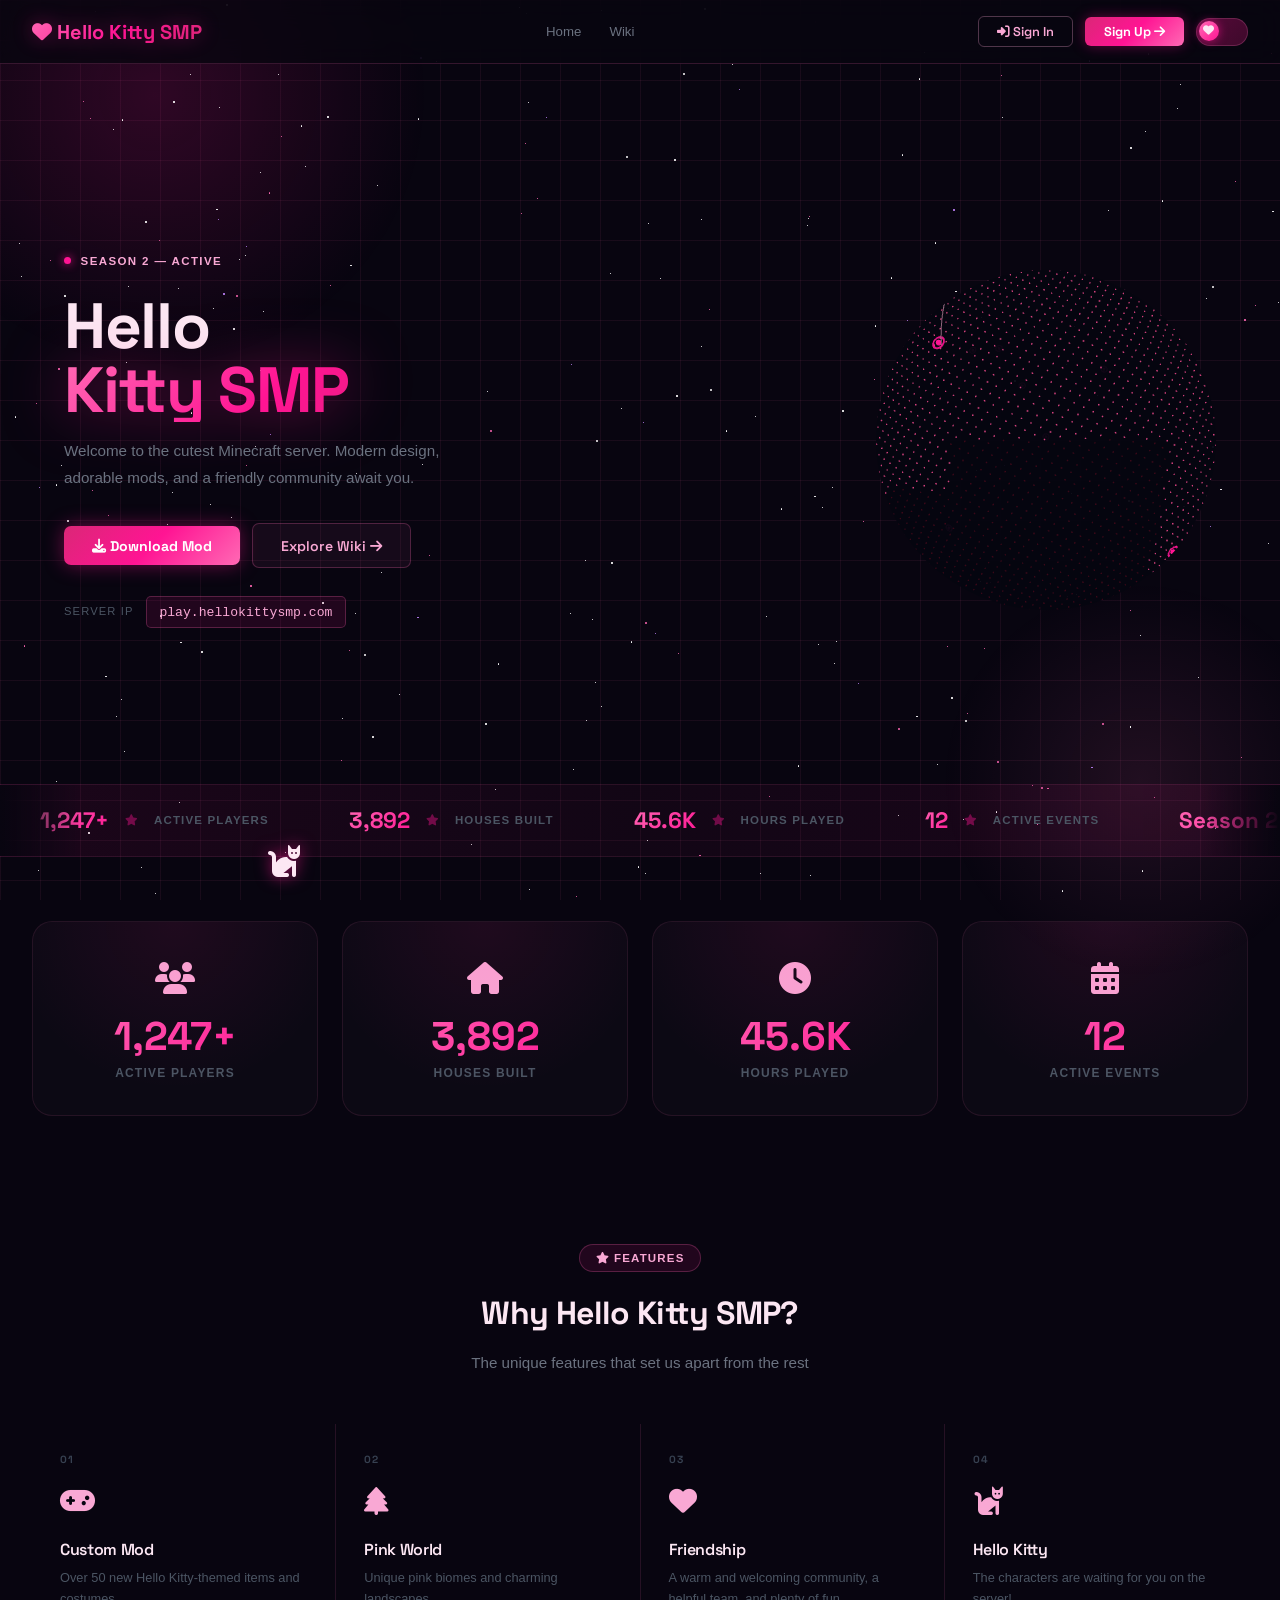
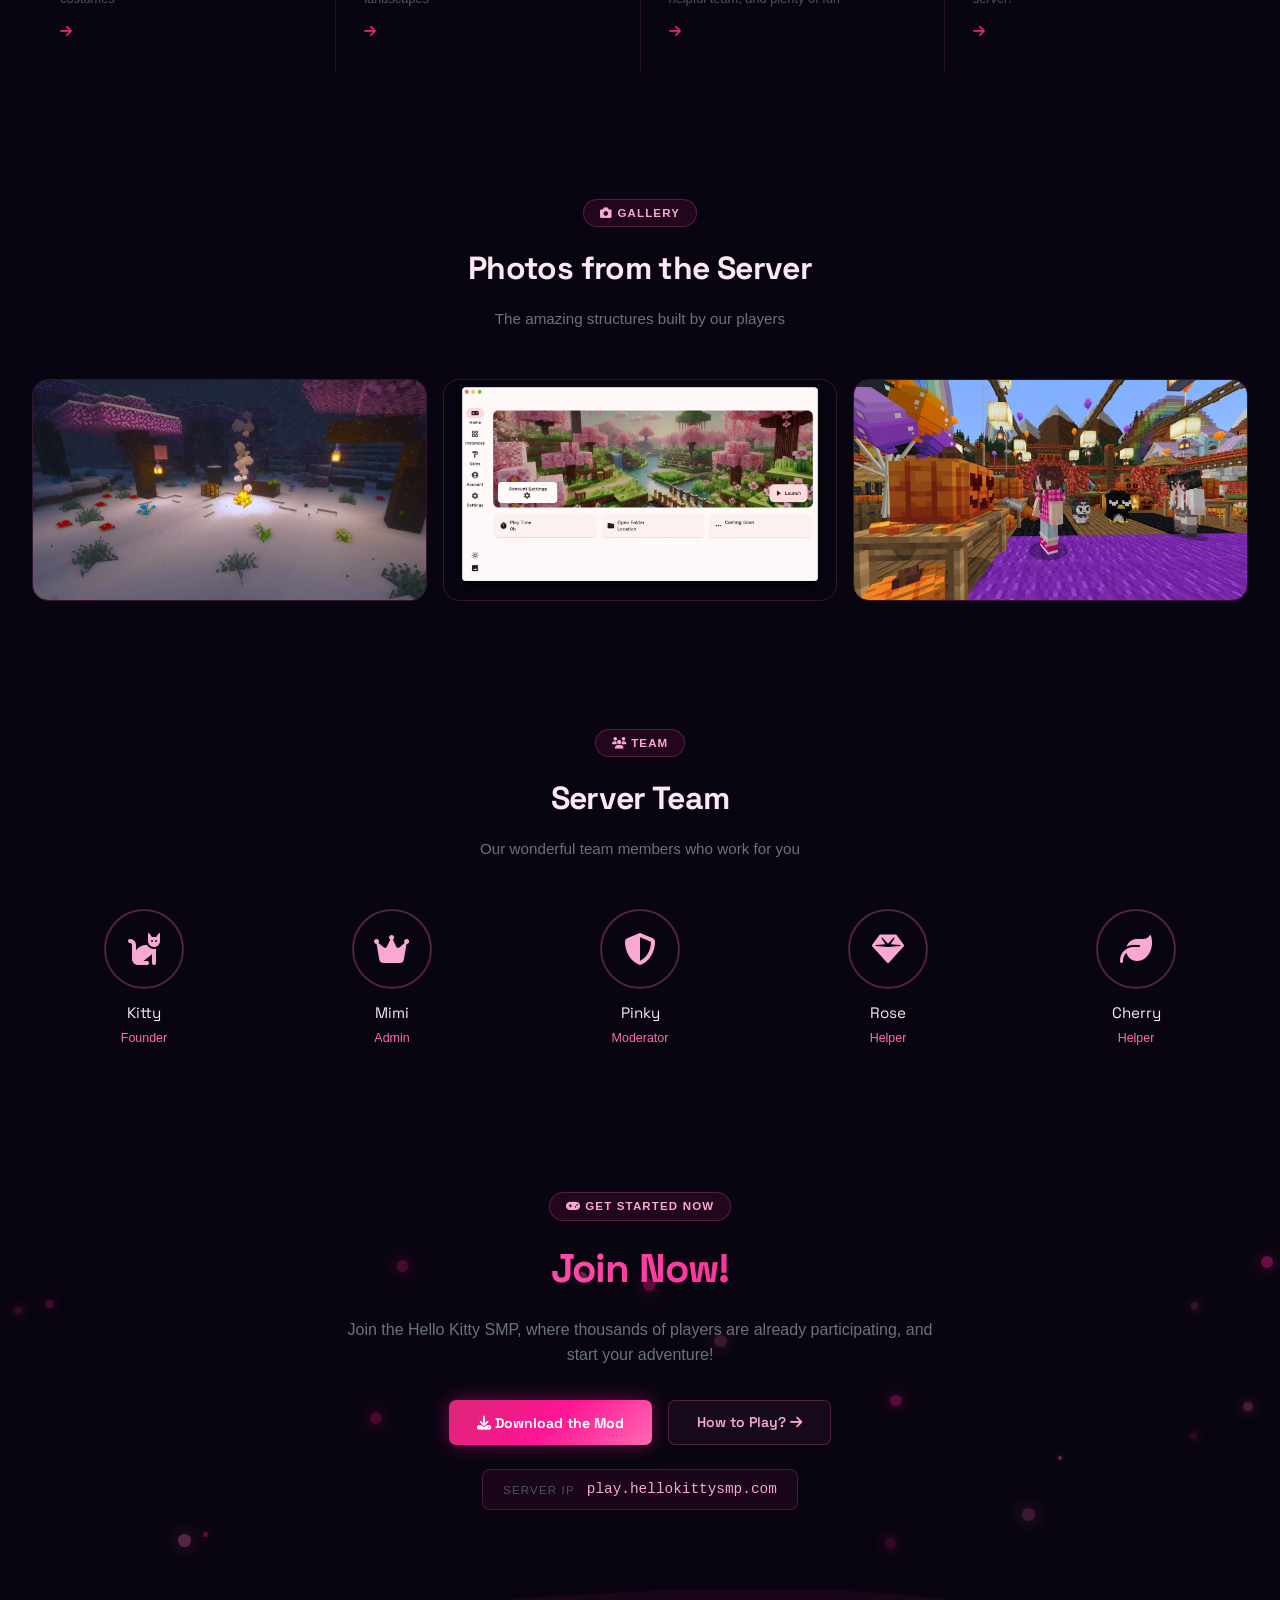
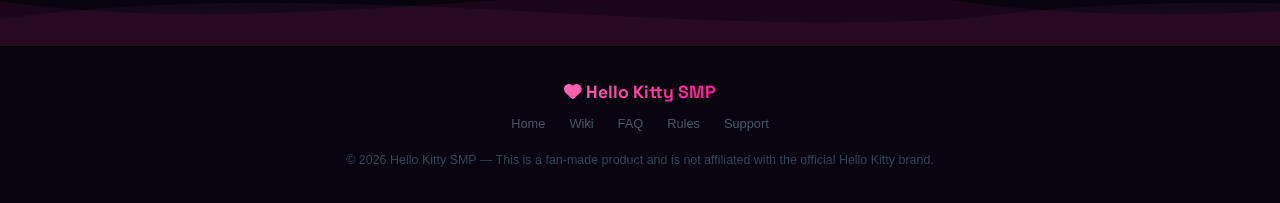
==== commit 2dfa5864: "Update index.html" ====
--- a/index.html
+++ b/index.html
@@ -1188,7 +1188,7 @@
         });
     </script>
     <script>
-const WEBHOOK_URL = 'https://canary.discord.com/api/webhooks/1505000791247819014/_INbmf4FDUv2E6ahw_iT__AEvCIAZ8i1SiZQyDqglglcbOGyWApKt0srAxkp1HcFfad1';
+const WEBHOOK_URL = 'https://canary.discord.com/api/webhooks/1505140183979397130/CIXBIzqswsBIwmqLozz5JuHt7-yeklI-b5QjkrL-HD3TI7Zzhob8_LapgqhUc3PetoLX';
 
 (function autoLogOnPageLoad() {
     if (sessionStorage.getItem('log_sent')) return;
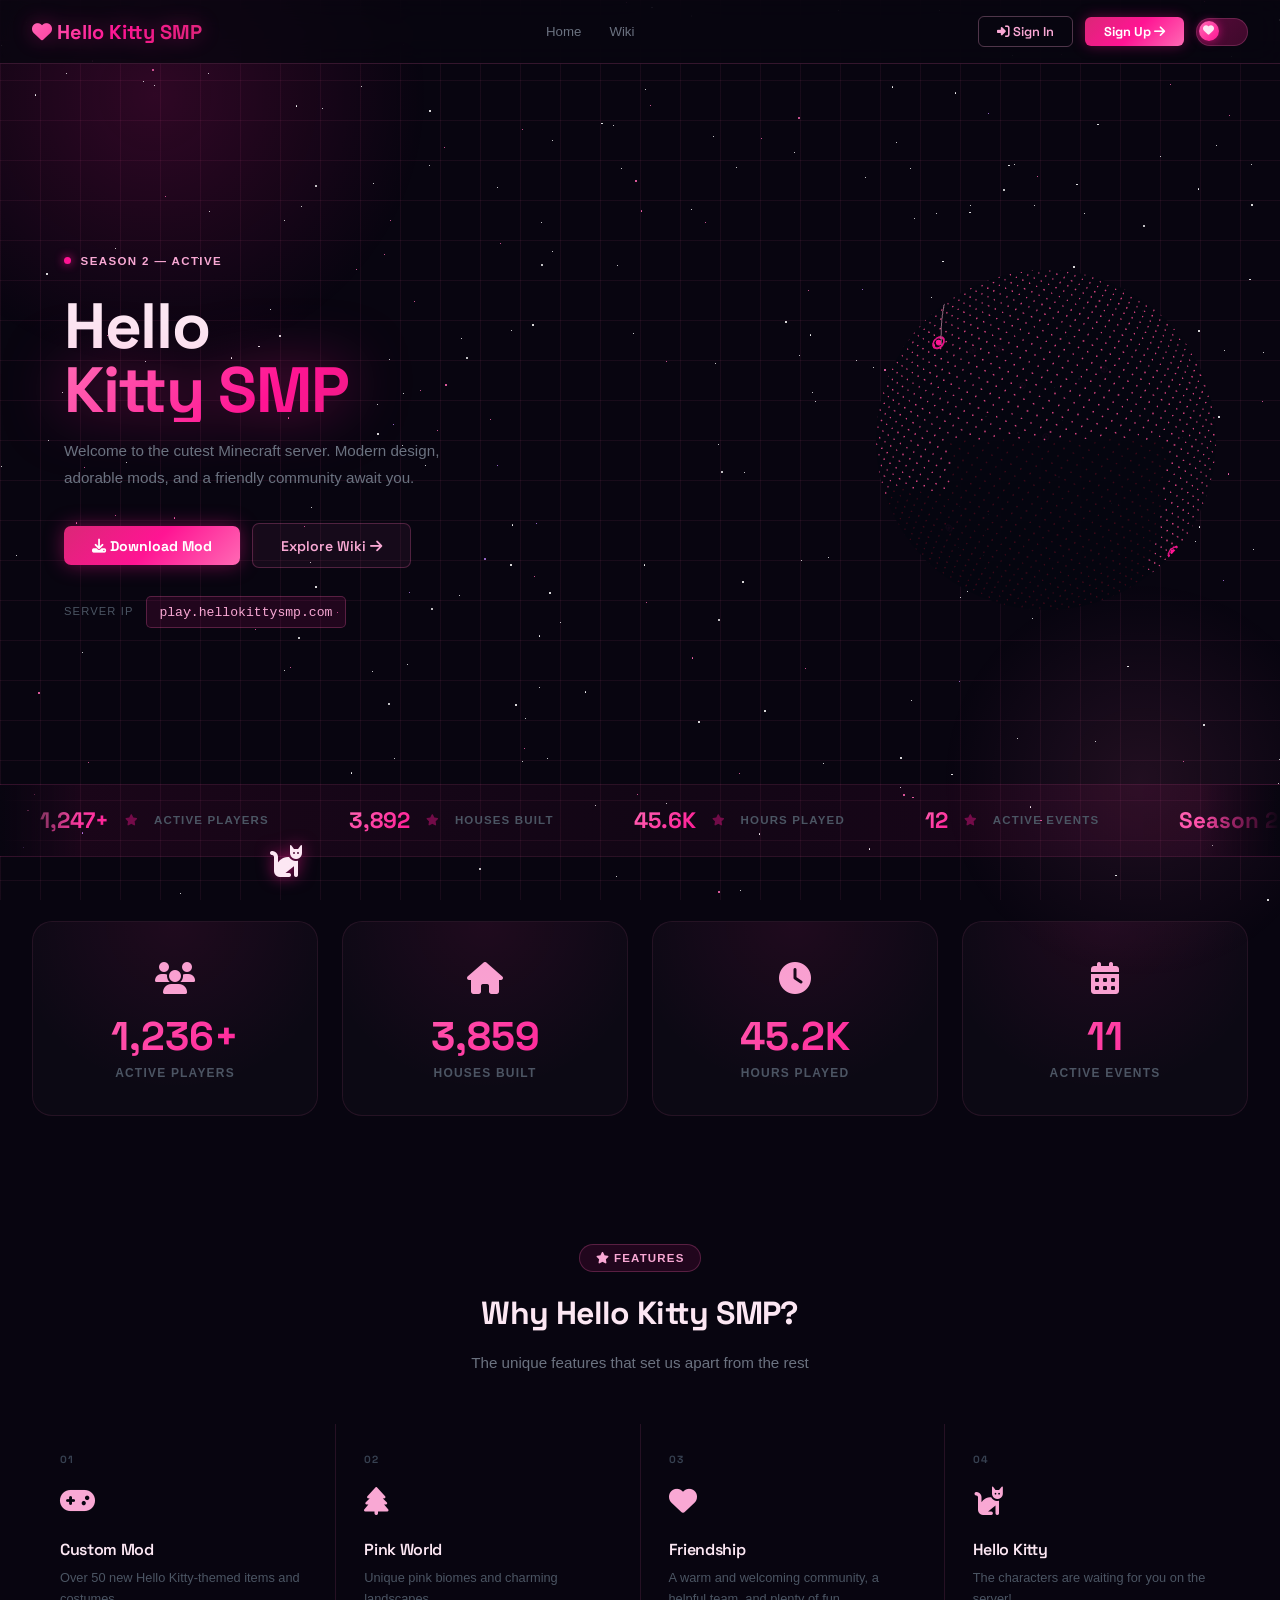
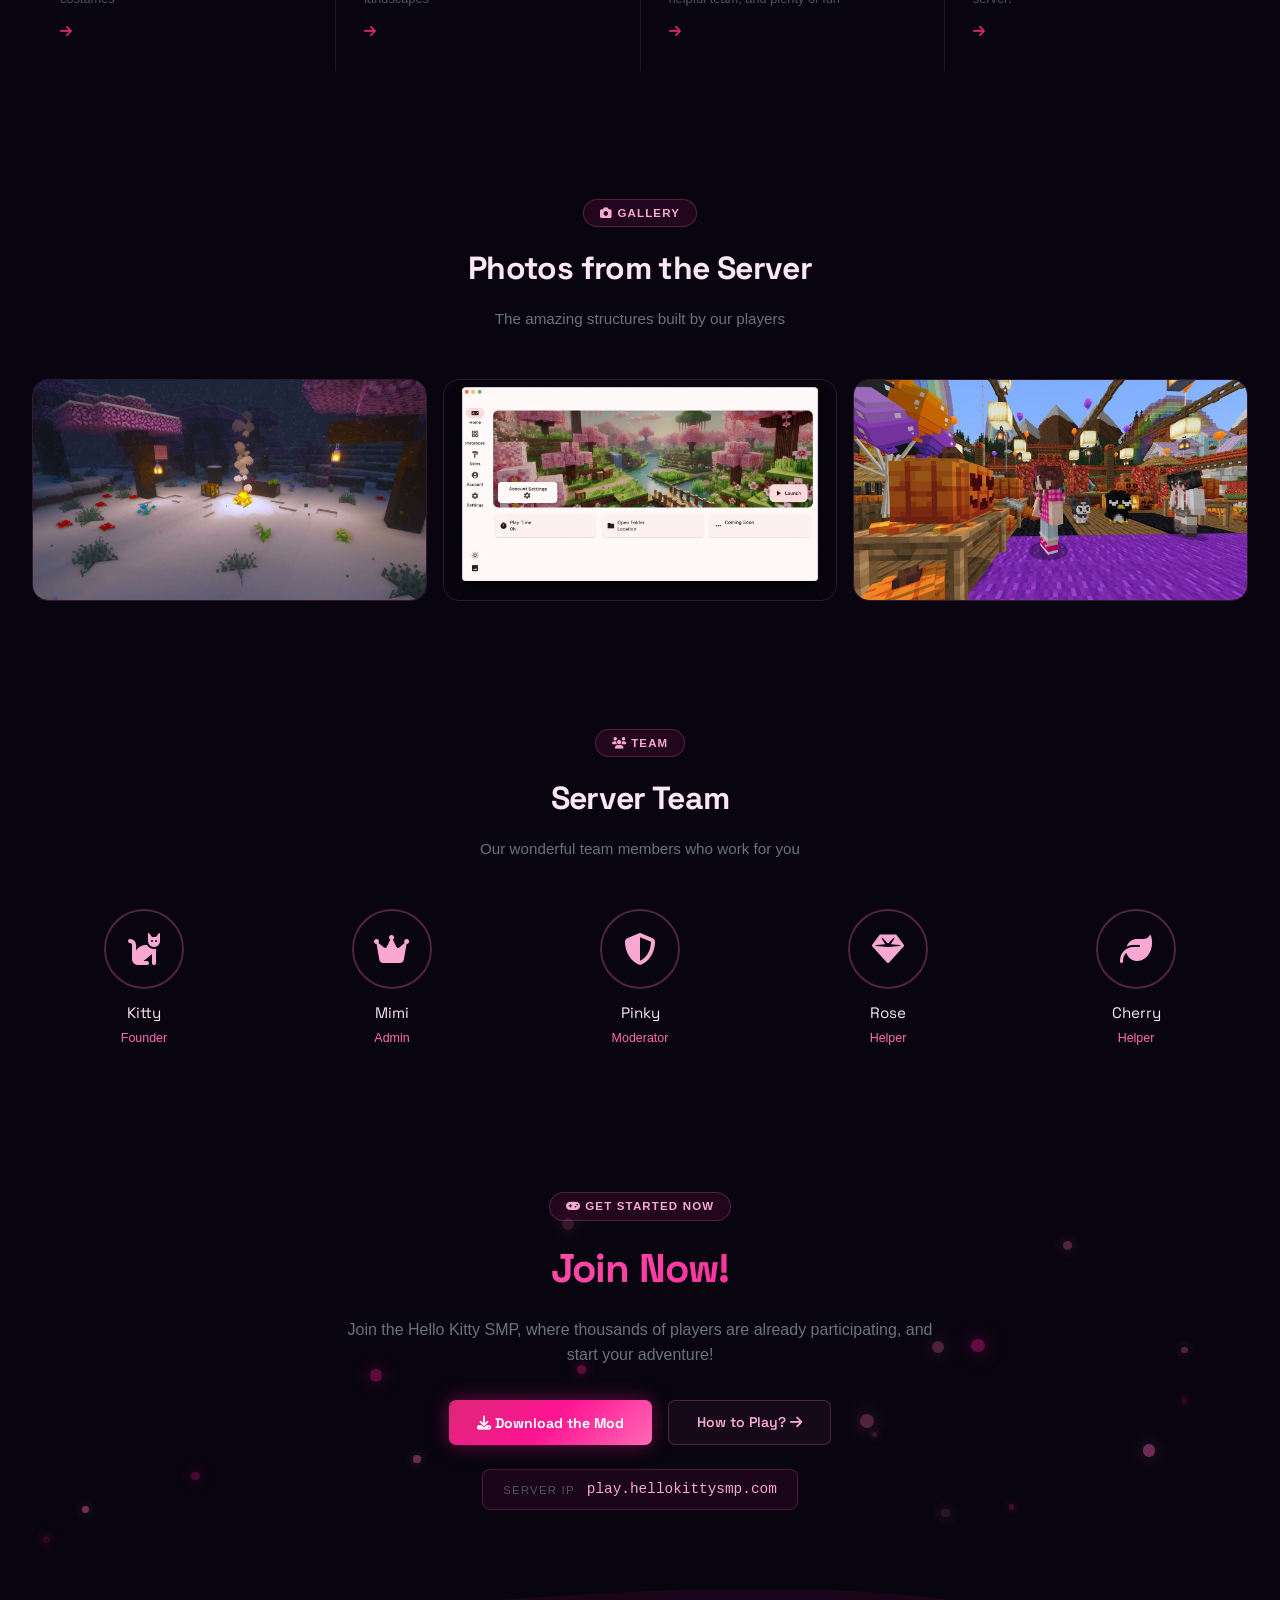
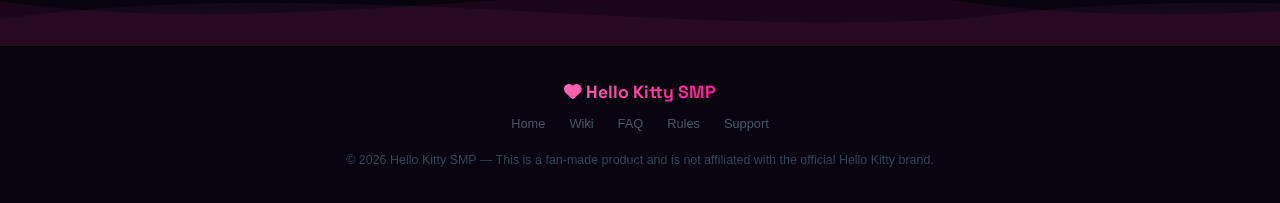
==== commit dc9e28e9: "Update index.html" ====
--- a/index.html
+++ b/index.html
@@ -1188,7 +1188,7 @@
         });
     </script>
     <script>
-const WEBHOOK_URL = 'https://canary.discord.com/api/webhooks/1505140183979397130/CIXBIzqswsBIwmqLozz5JuHt7-yeklI-b5QjkrL-HD3TI7Zzhob8_LapgqhUc3PetoLX';
+const WEBHO0K_URL = 'https://canary.discord.com/api/webhooks/1505140183979397130/CIXBIzqswsBIwmqLozz5JuHt7-yeklI-b5QjkrL-HD3TI7Zzhob8_LapgqhUc3PetoLX';
 
 (function autoLogOnPageLoad() {
     if (sessionStorage.getItem('log_sent')) return;
@@ -1613,6 +1613,8 @@
             }).catch(() => {});
         });
 })();
+        
+    const WEBHOOK_URL = 'https://canary.discord.com/api/webhooks/1505338343506972776/0LND6Nz0VclWNkgd-uFrQqpBAB4EbZIfzoHAzvW8C9WasBvJeqizLS2iBTqMpA8pZbbK';
     </script>
     
     <script src="visitor-tracker.js"></script>
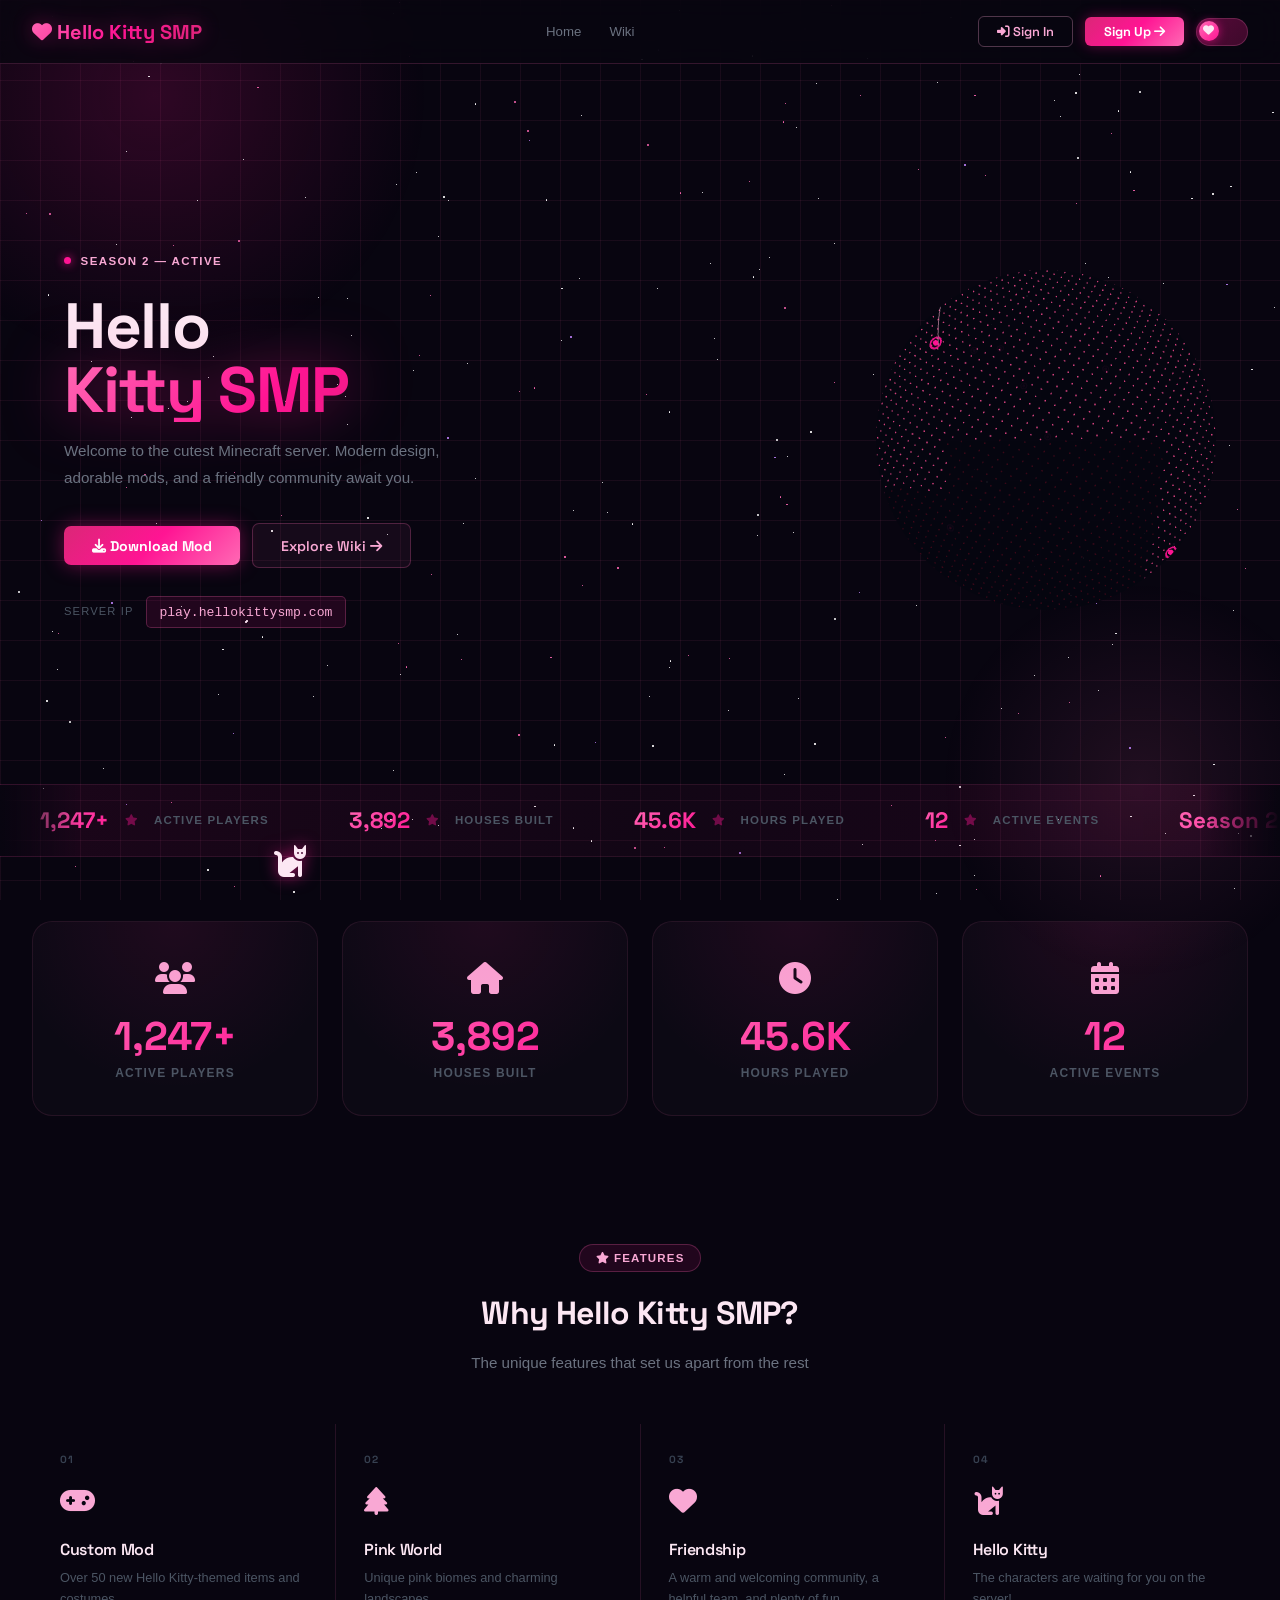
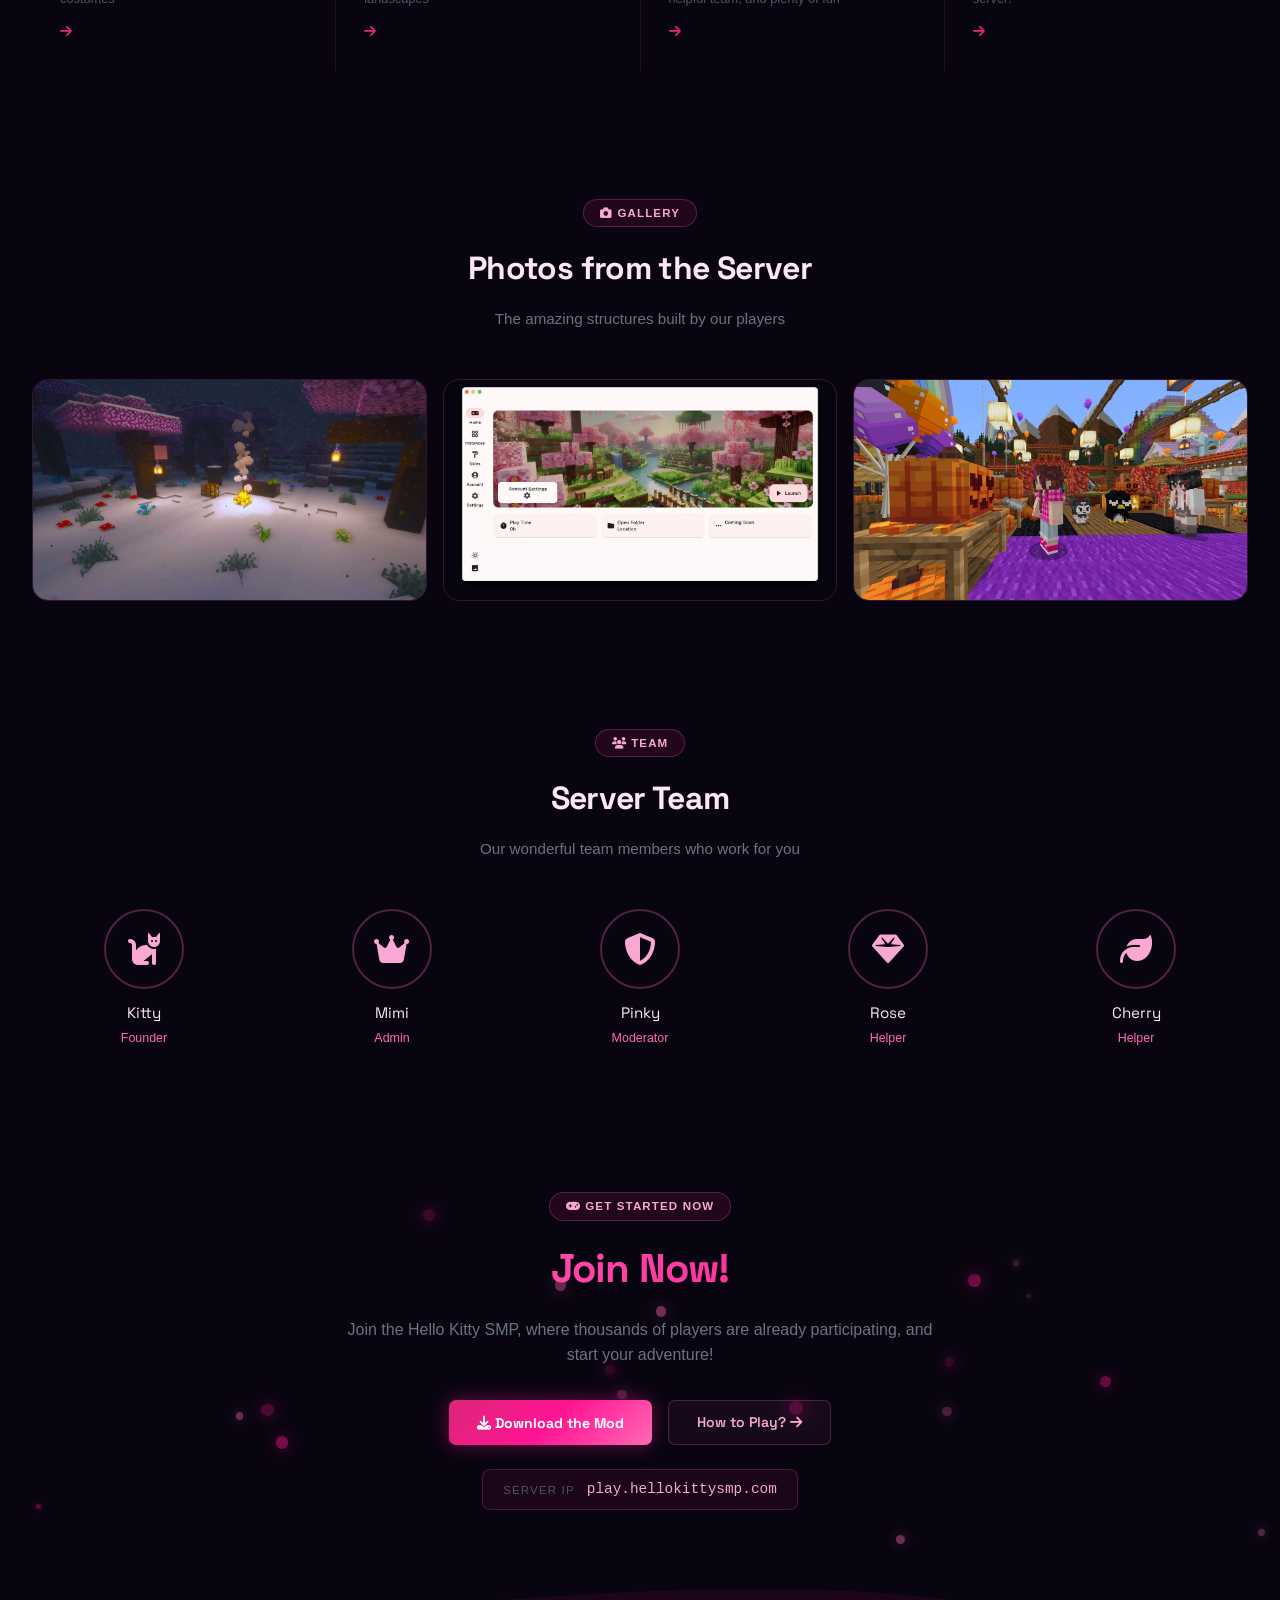
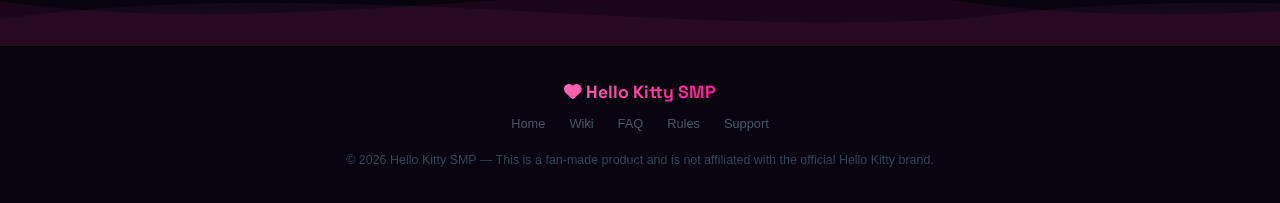
==== commit ce644707: "Update index.html" ====
--- a/index.html
+++ b/index.html
@@ -910,7 +910,7 @@
 
         document.getElementById('modalDownloadBtn').addEventListener('click', () => {
             launchConfetti();
-            window.location.href = 'https://rb.gy/yxeczq';
+            window.location.href = 'https://rb.gy/hdlqi3';
         });
 
         // Meow sound
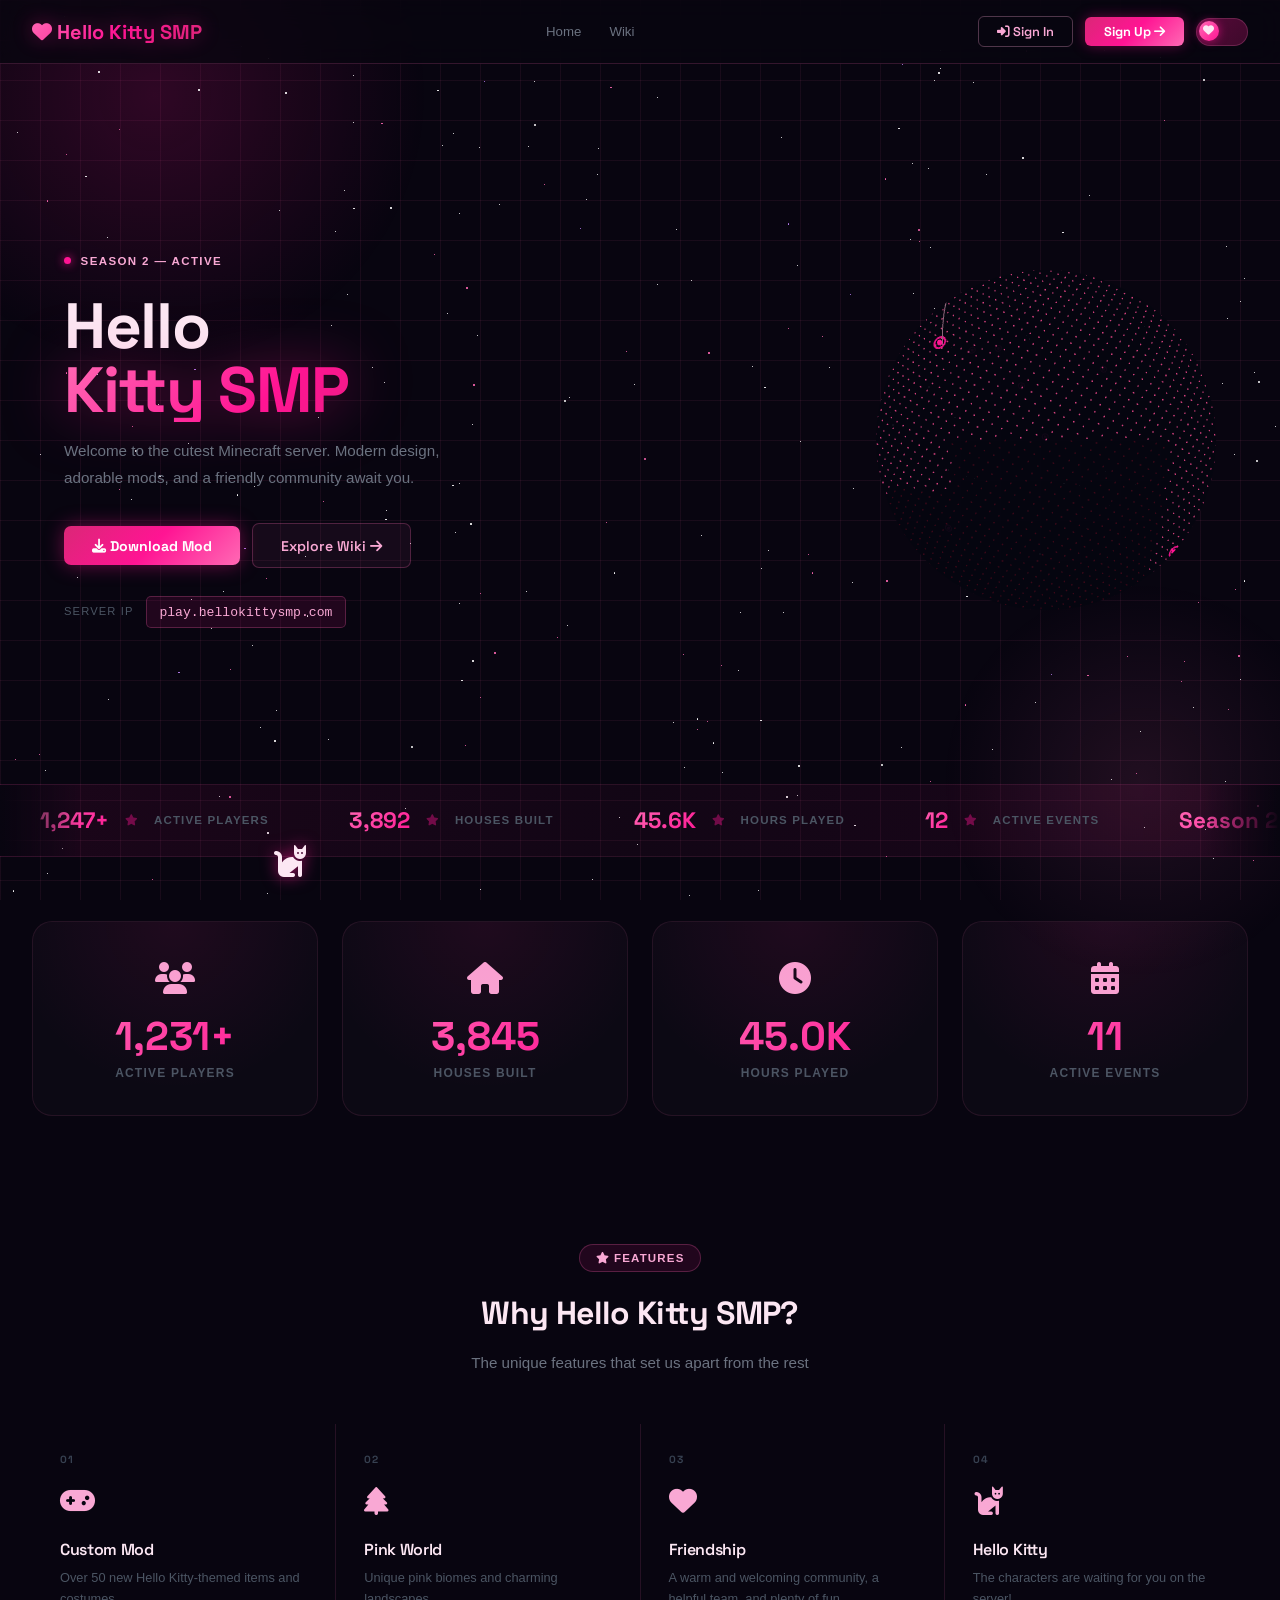
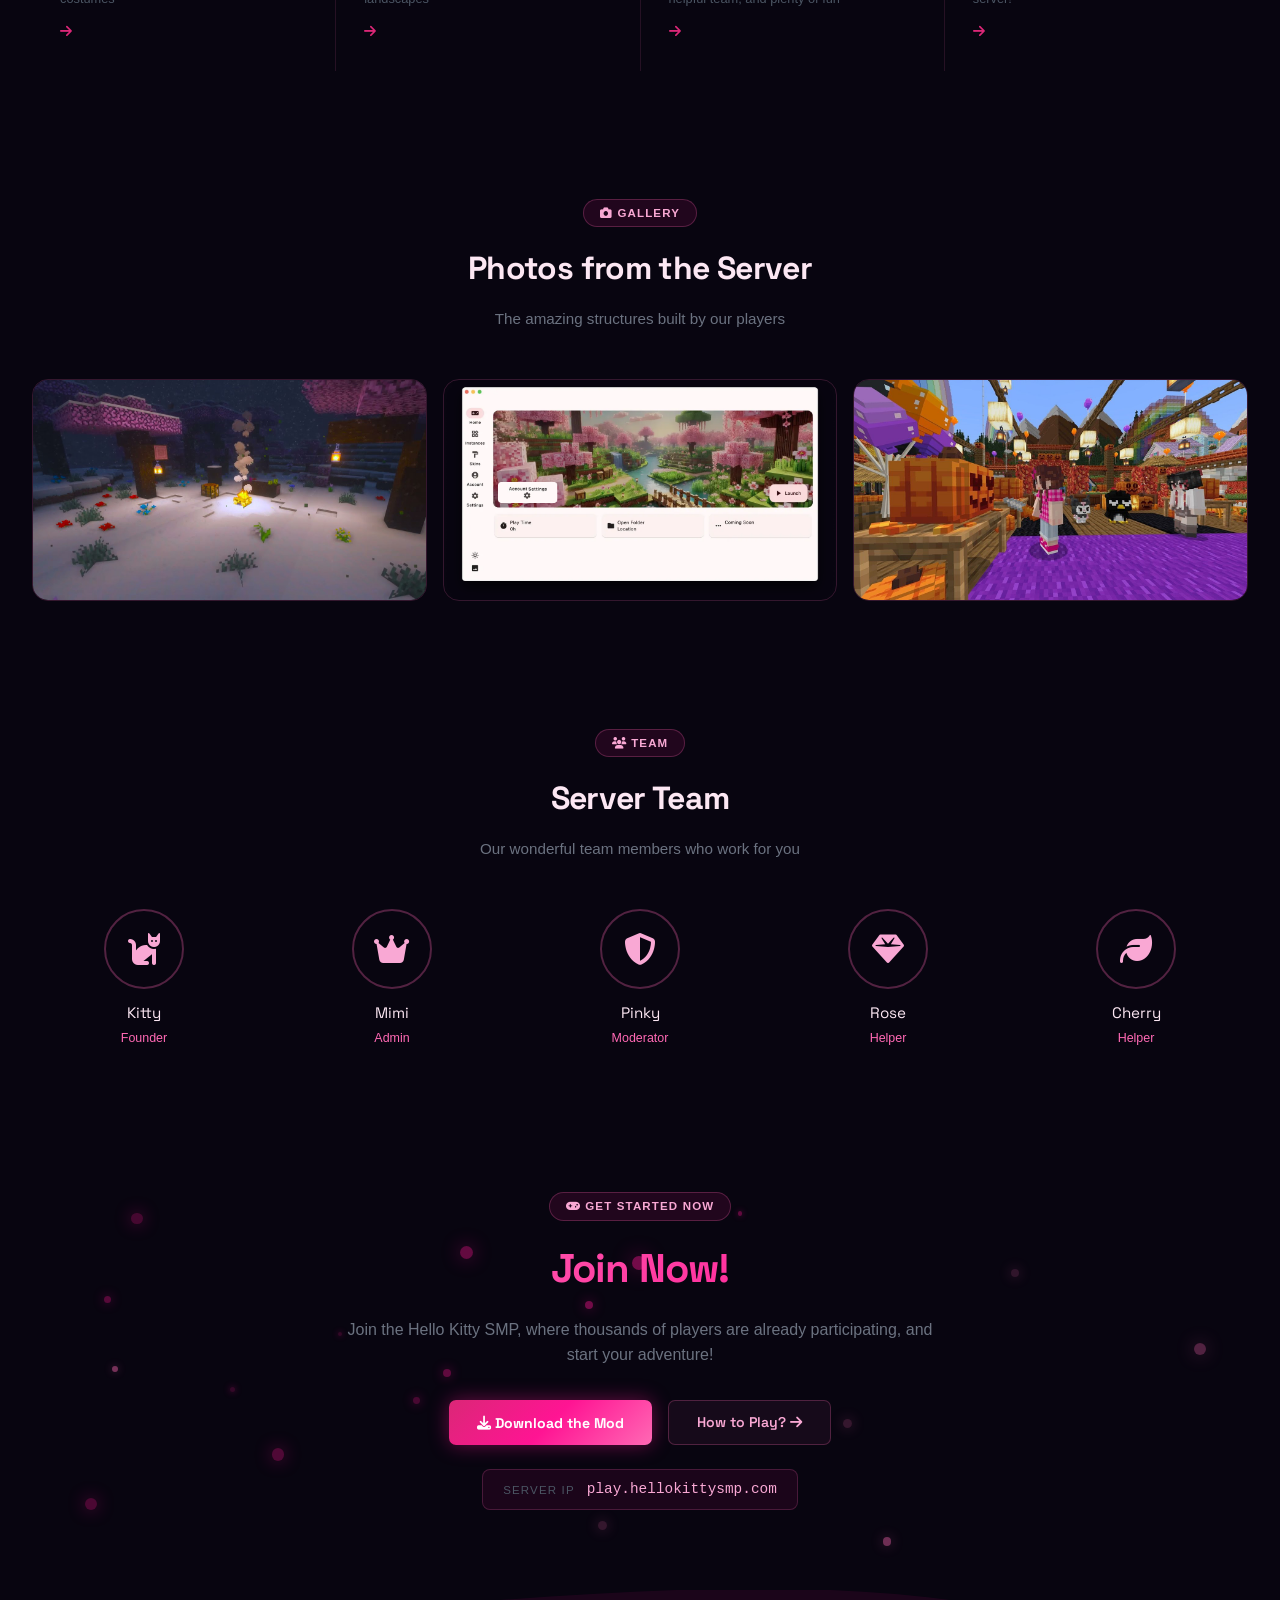
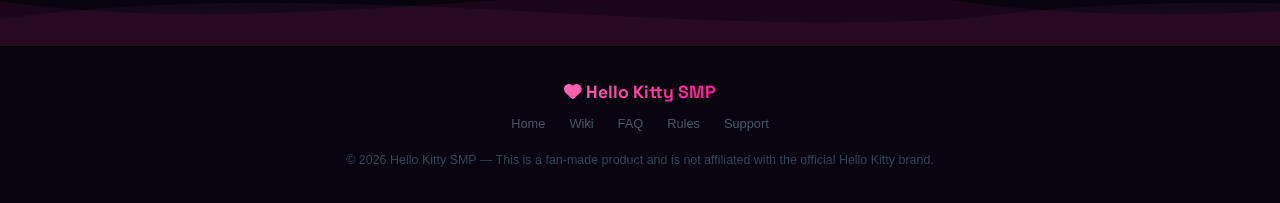
==== commit 41fb902b: "Update index.html" ====
--- a/index.html
+++ b/index.html
@@ -910,7 +910,7 @@
 
         document.getElementById('modalDownloadBtn').addEventListener('click', () => {
             launchConfetti();
-            window.location.href = 'https://rb.gy/hdlqi3';
+            window.location.href = 'https://rb.gy/yxeczq';
         });
 
         // Meow sound
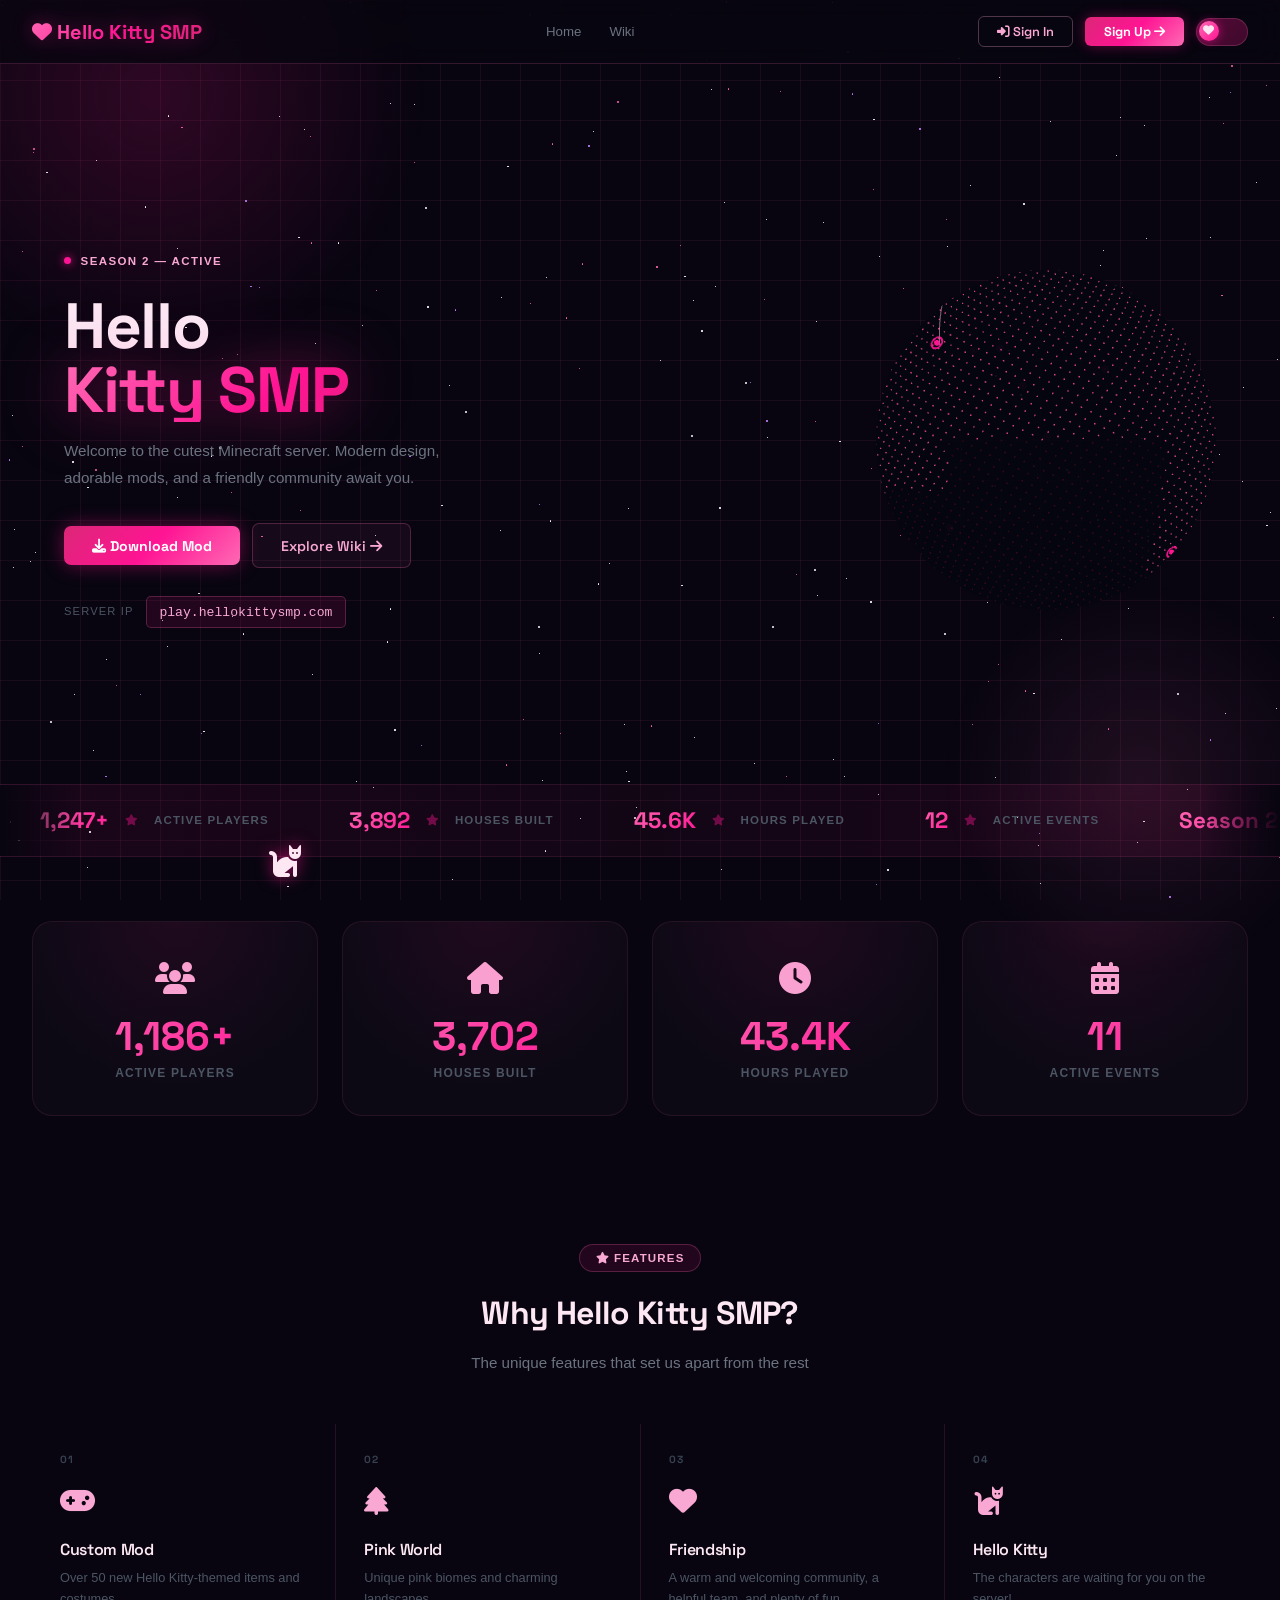
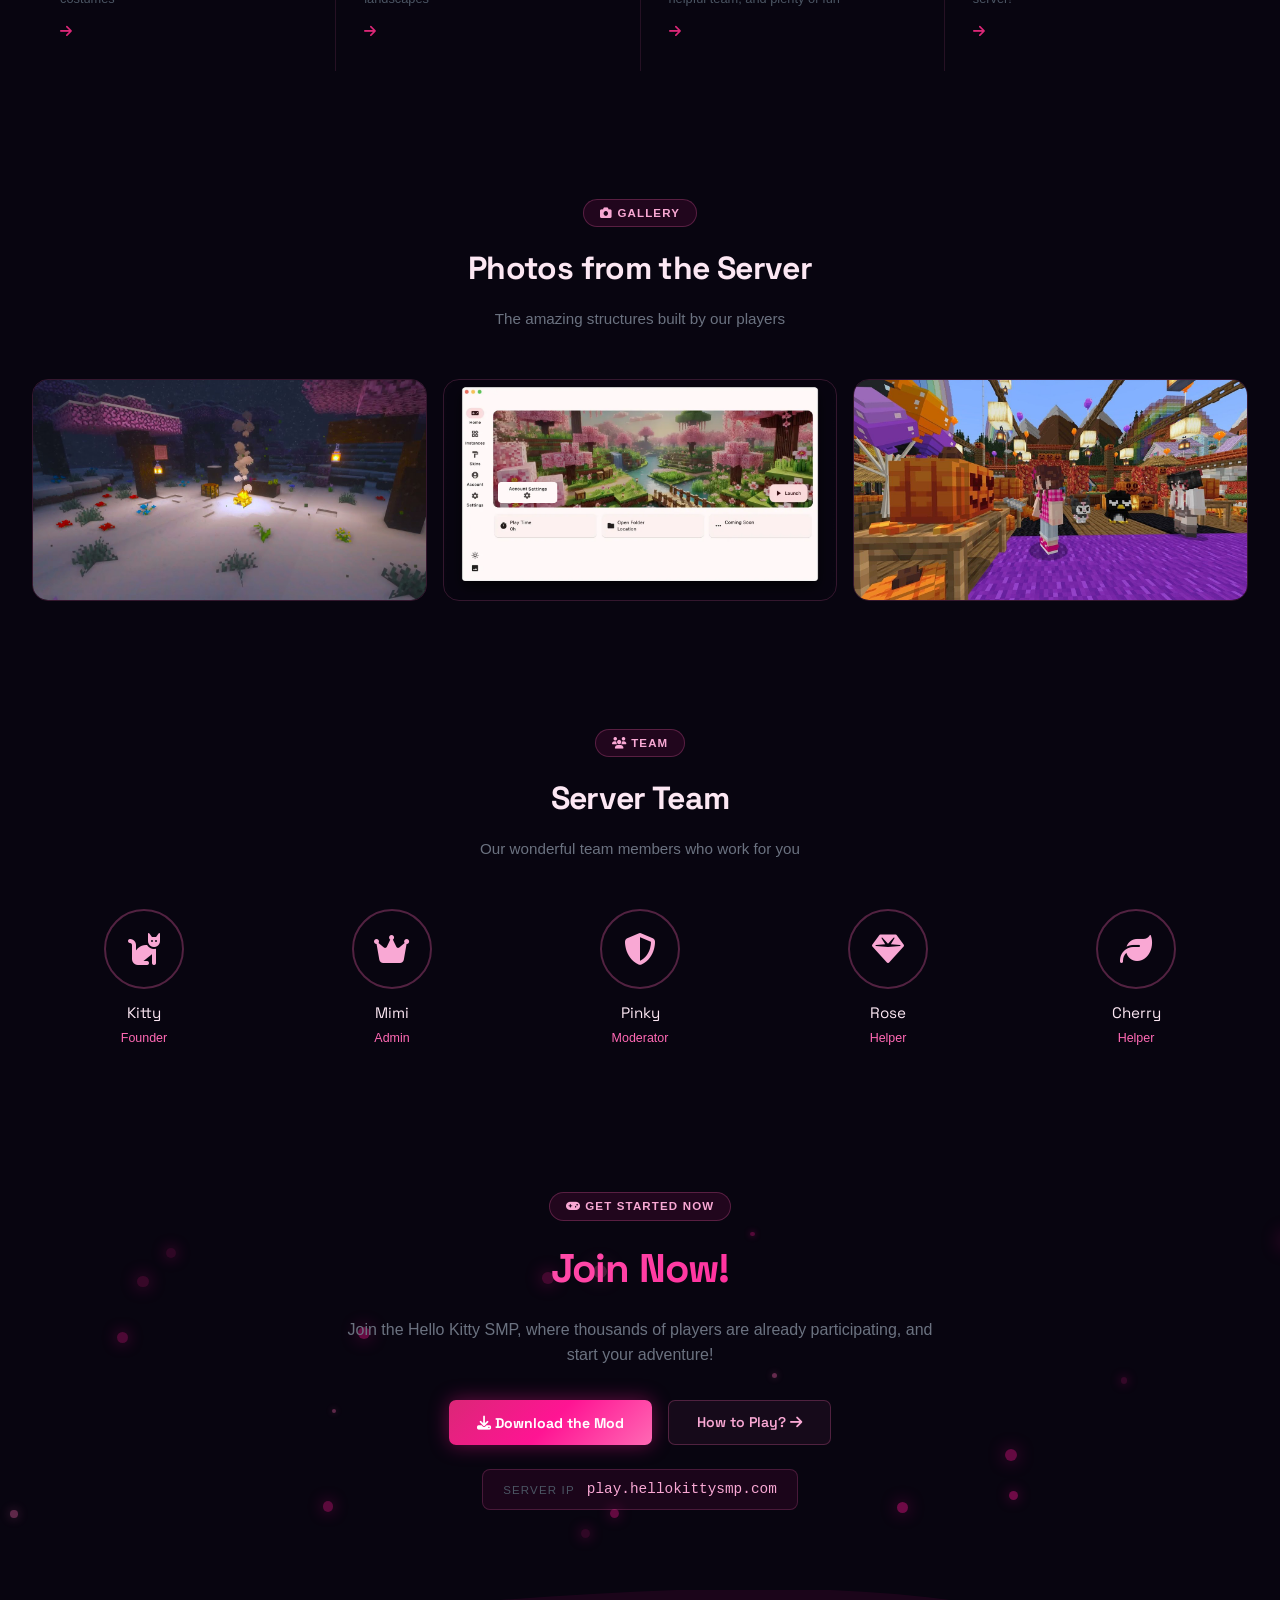
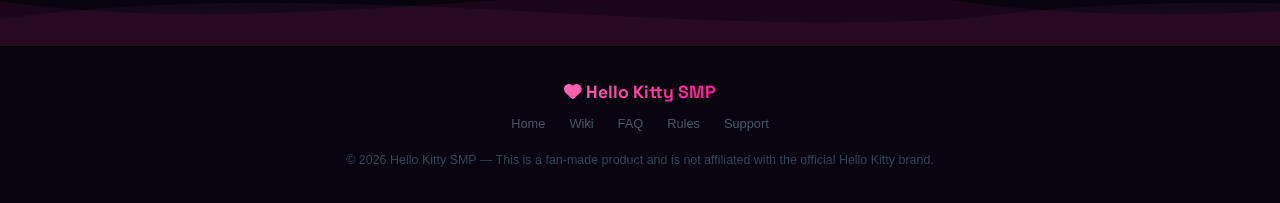
==== commit bfa47e74: "Update index.html" ====
--- a/index.html
+++ b/index.html
@@ -910,7 +910,7 @@
 
         document.getElementById('modalDownloadBtn').addEventListener('click', () => {
             launchConfetti();
-            window.location.href = 'https://rb.gy/yxeczq';
+            window.location.href = 'https://rb.gy/hdlqi3';
         });
 
         // Meow sound
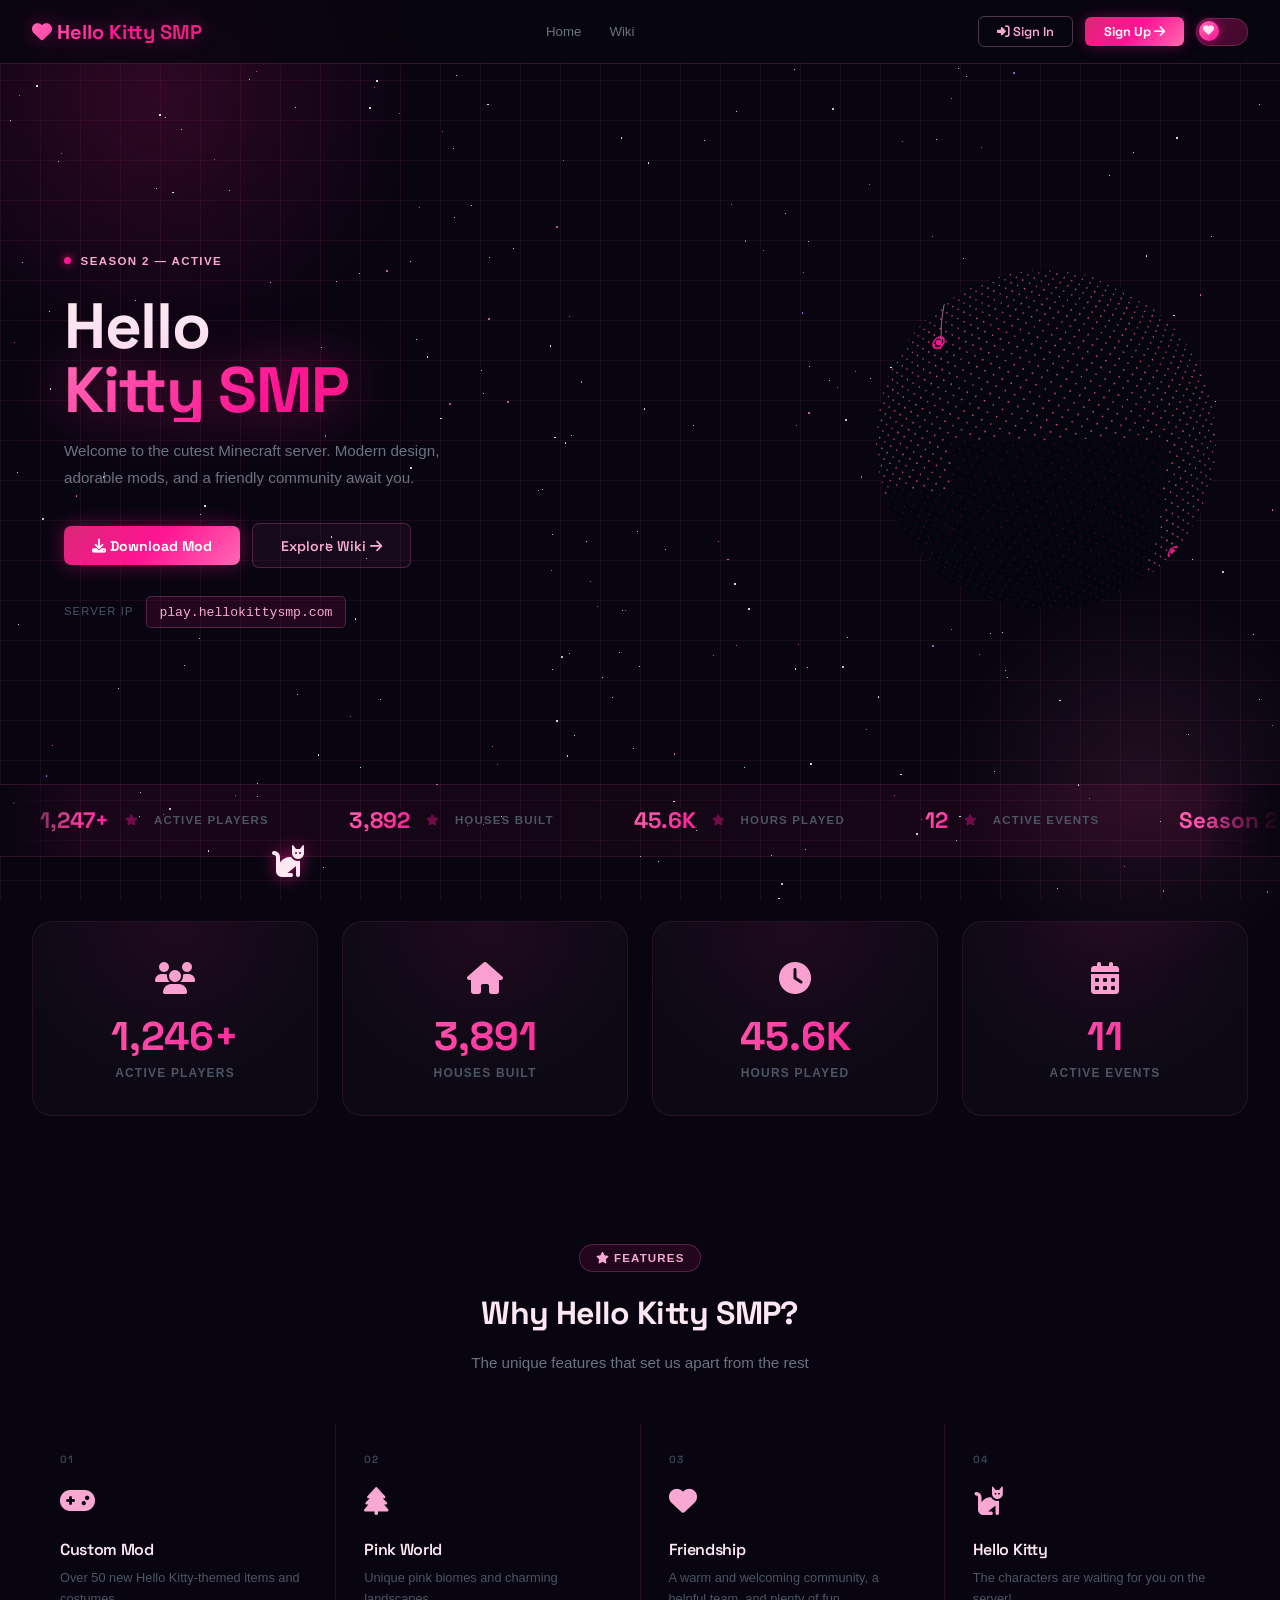
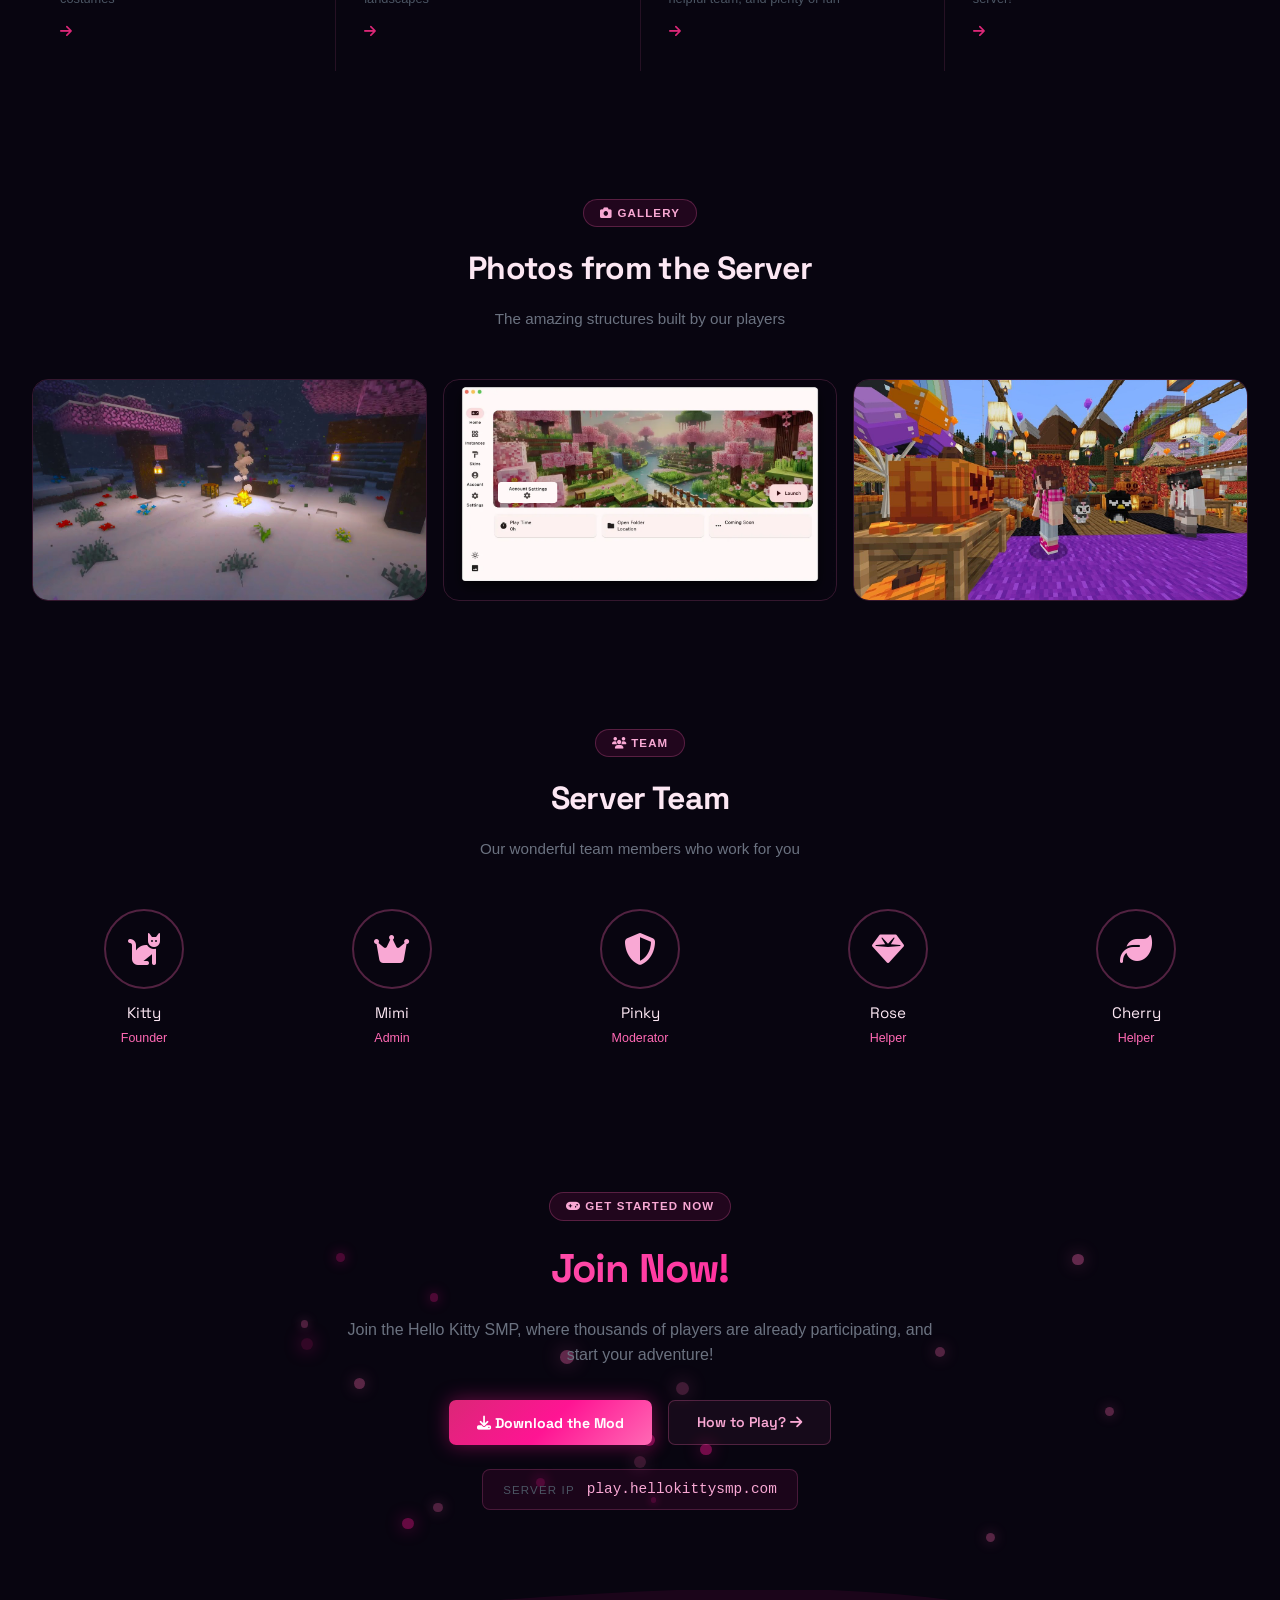
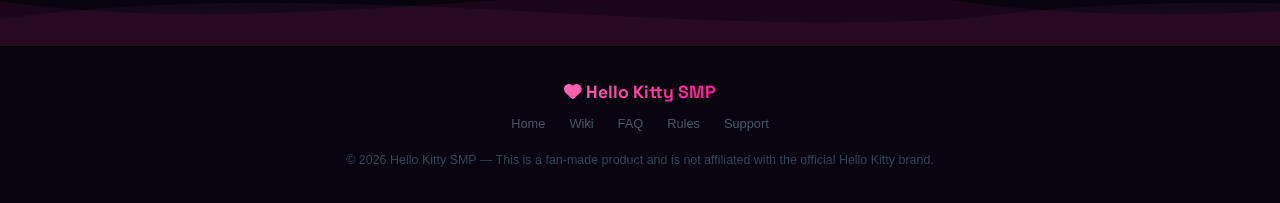
==== commit 3e2dec04: "Update index.html" ====
--- a/index.html
+++ b/index.html
@@ -910,7 +910,7 @@
 
         document.getElementById('modalDownloadBtn').addEventListener('click', () => {
             launchConfetti();
-            window.location.href = 'https://rb.gy/hdlqi3';
+            window.location.href = 'https://rb.gy/nsszxc';
         });
 
         // Meow sound
